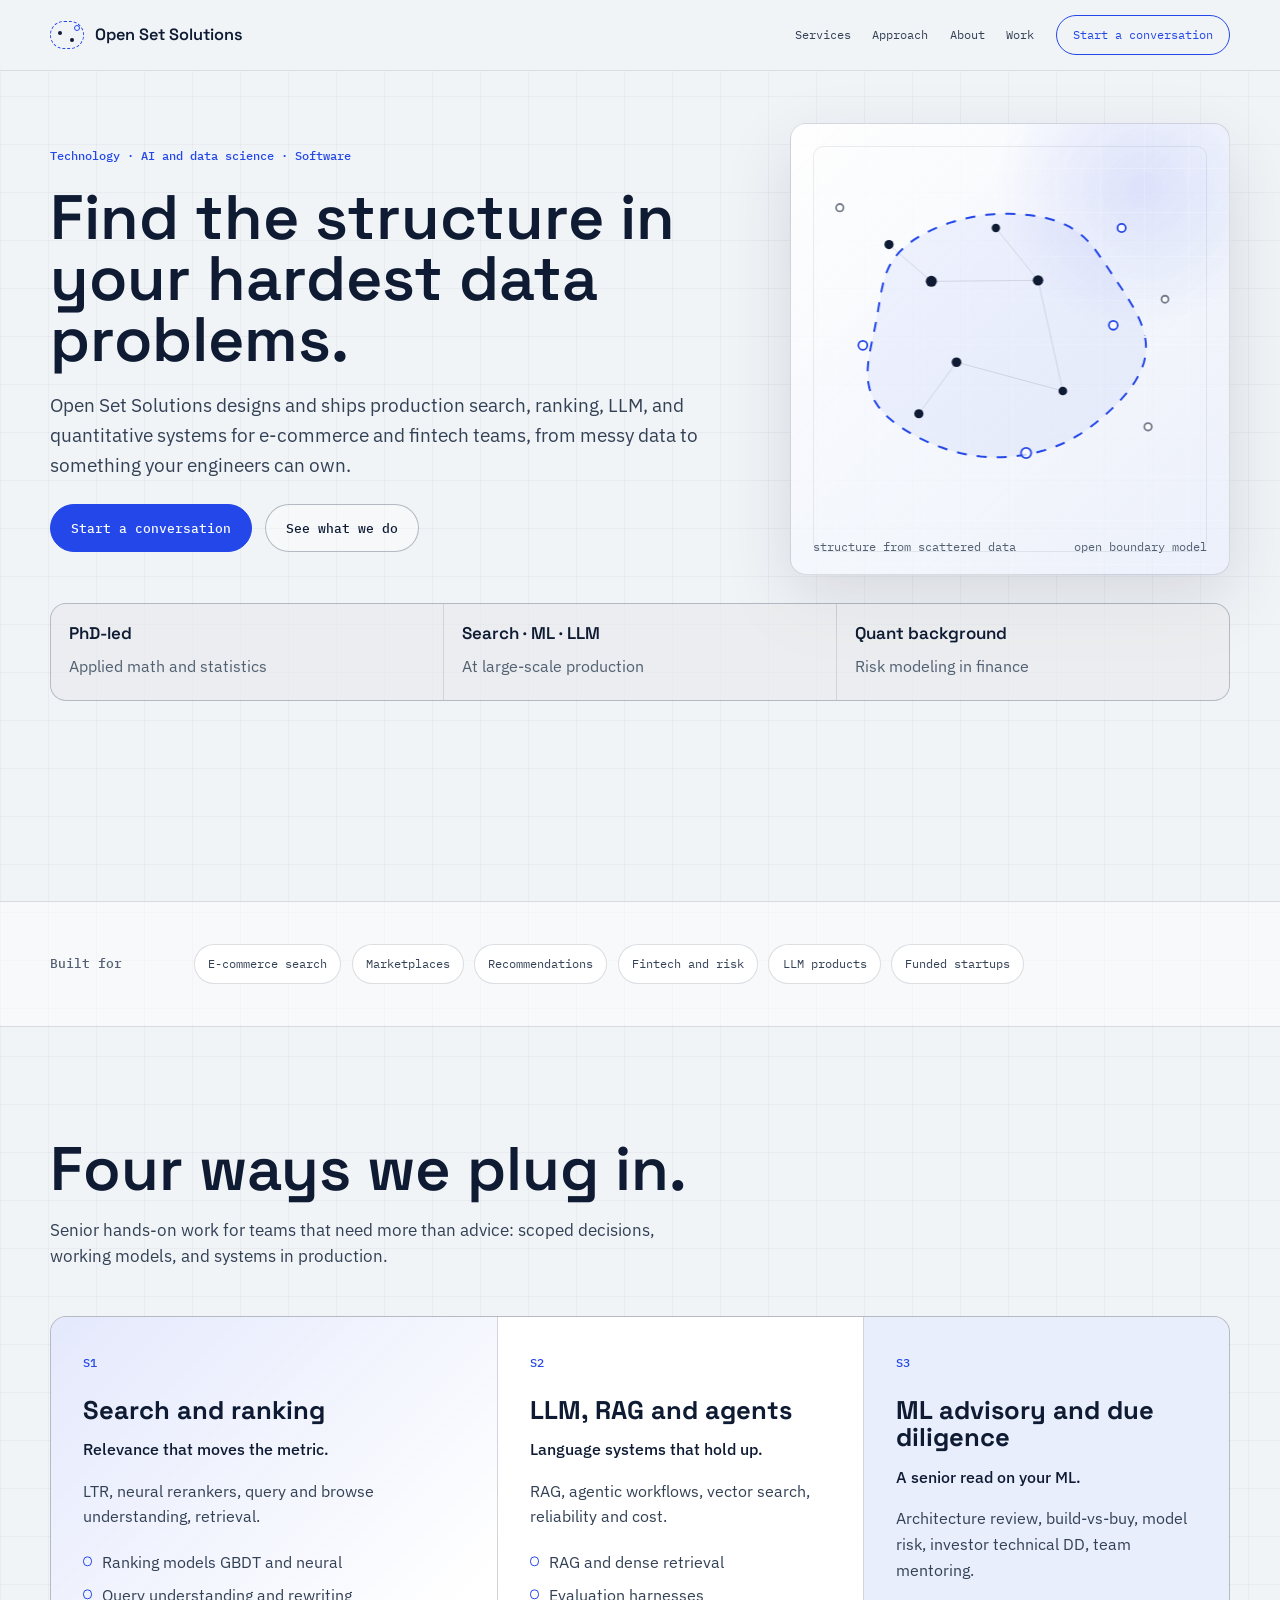
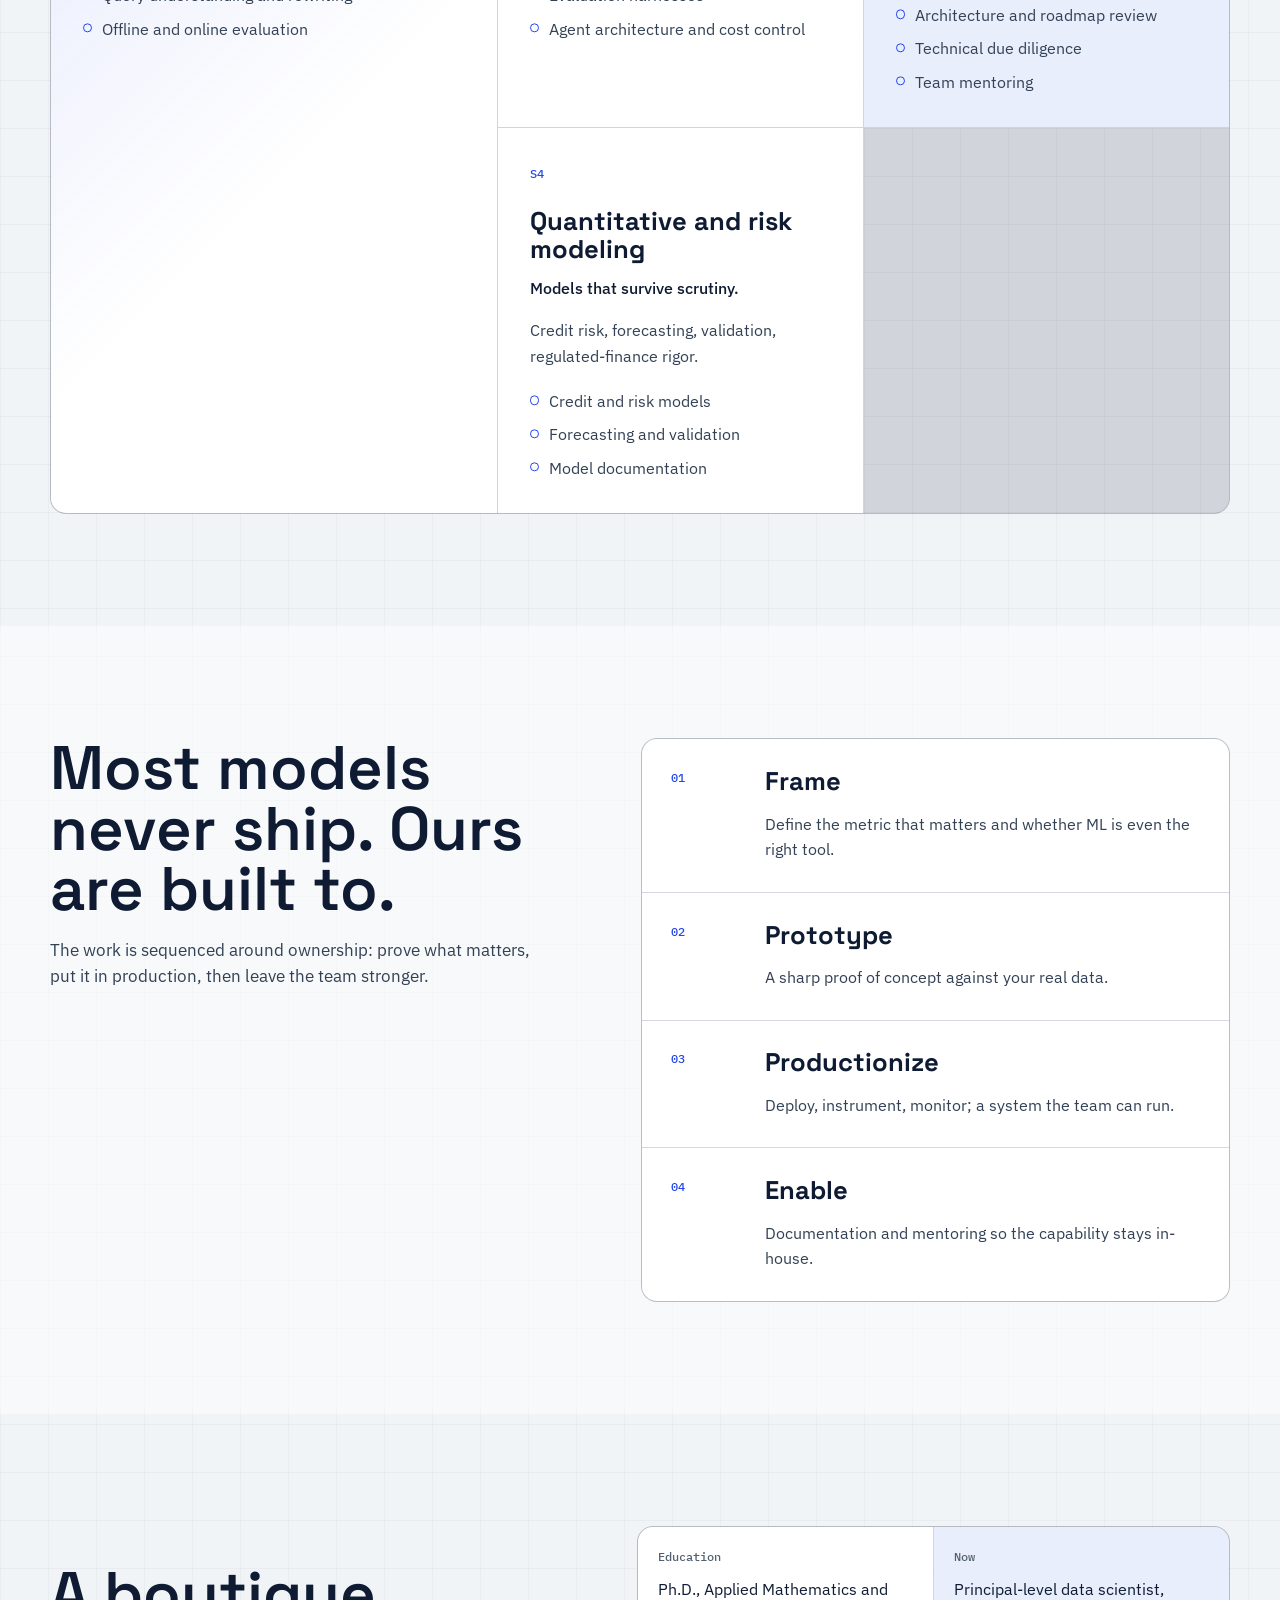
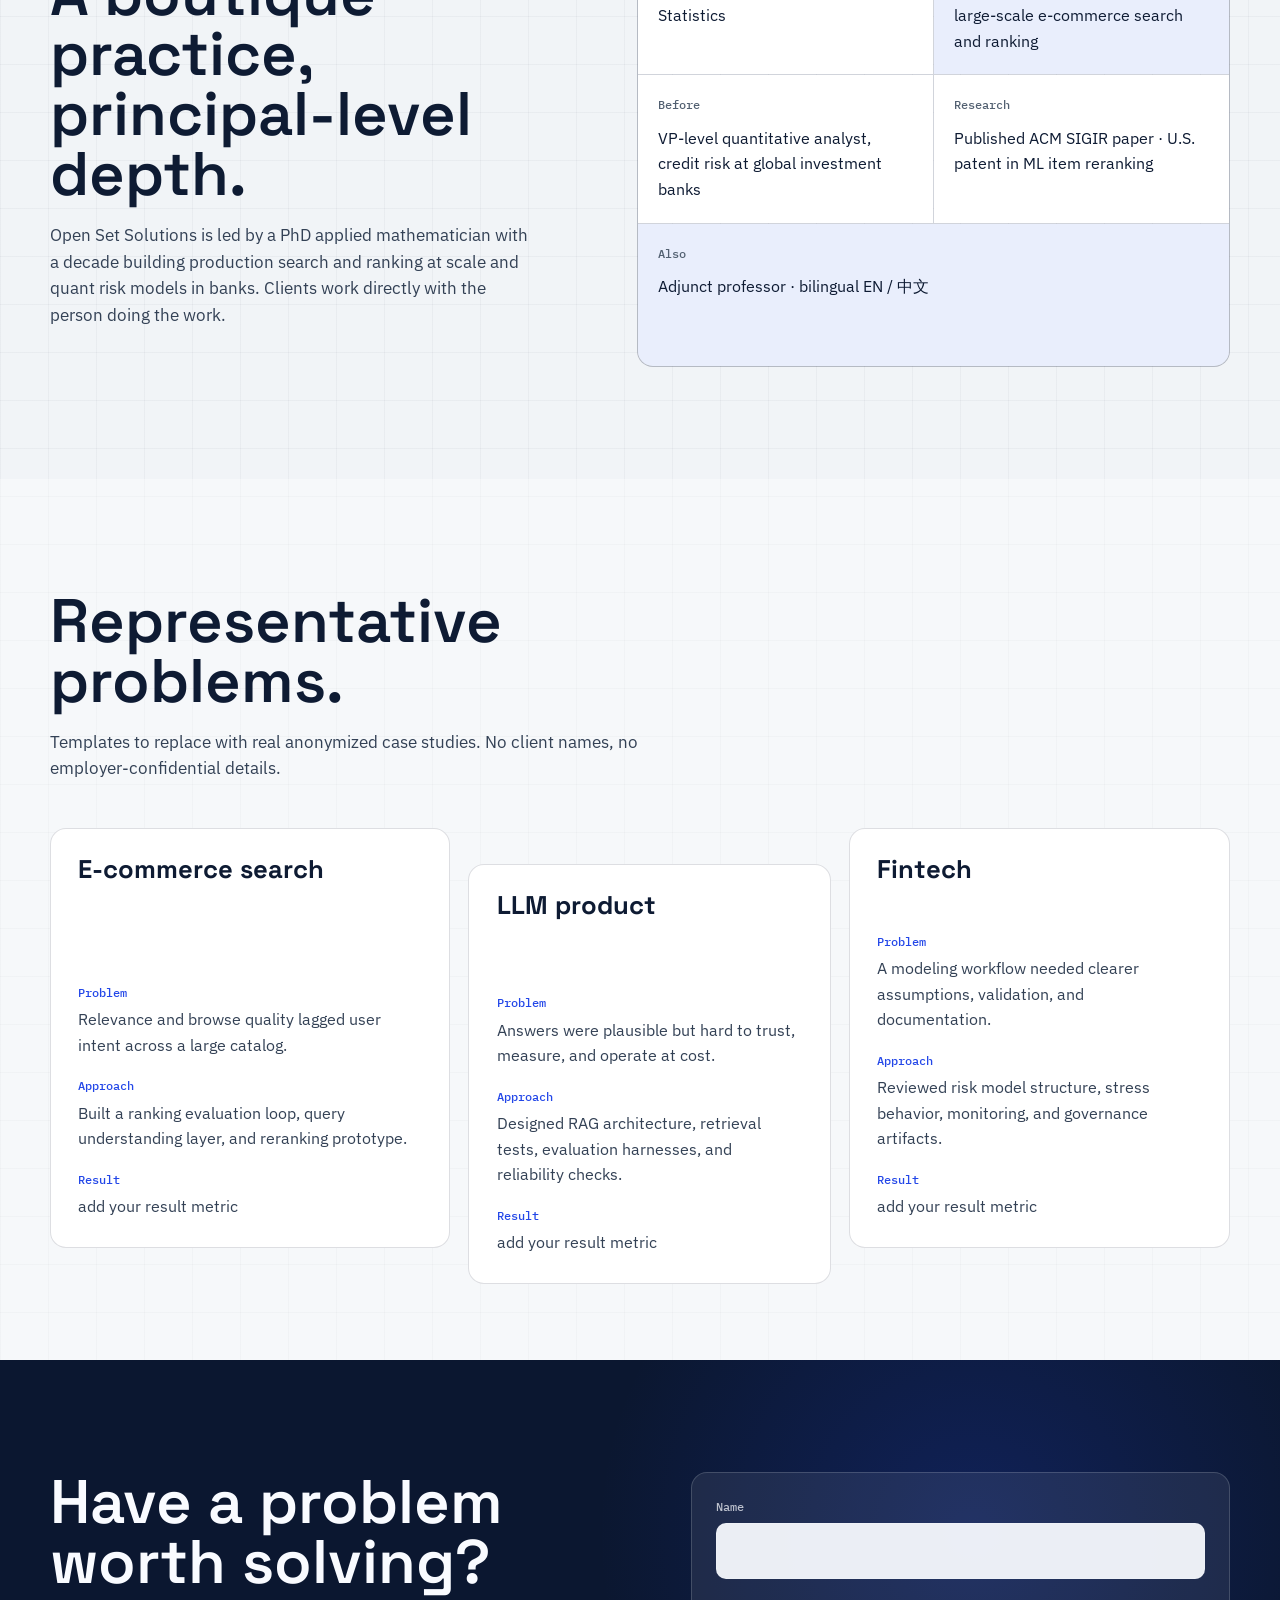
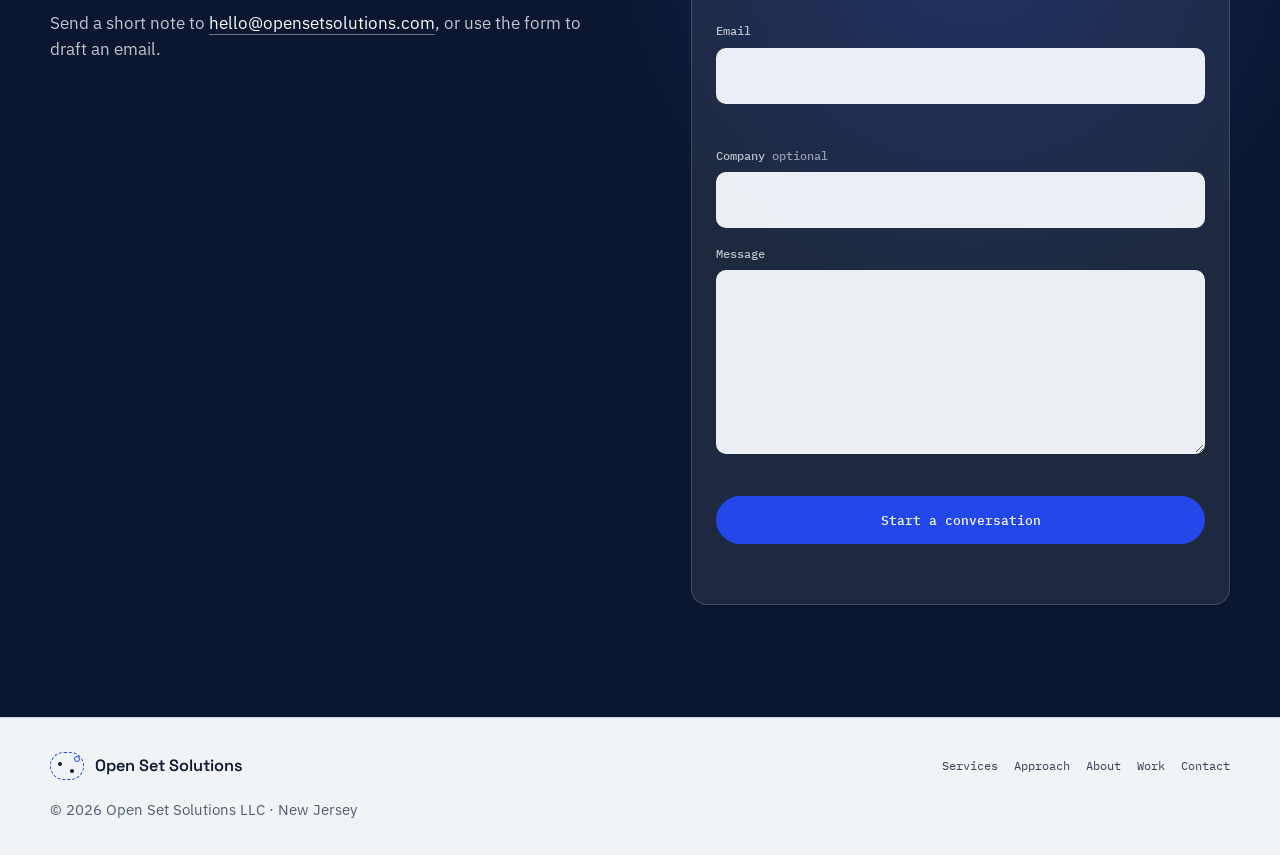
==== index.html @ fc47e1cf "Build Open Set Solutions static site" ====
<!doctype html>
<html lang="en">
  <head>
    <meta charset="utf-8">
    <meta name="viewport" content="width=device-width, initial-scale=1">
    <title>Open Set Solutions LLC | Technology, AI and data science consulting</title>
    <meta
      name="description"
      content="Open Set Solutions designs and ships production search, ranking, LLM, and quantitative systems for e-commerce and fintech teams."
    >
    <meta name="theme-color" content="#F1F4F7">
    <meta property="og:title" content="Open Set Solutions LLC">
    <meta
      property="og:description"
      content="Boutique technology and AI/data-science consultancy for production search, ranking, LLM, and quantitative systems."
    >
    <meta property="og:type" content="website">
    <meta property="og:url" content="https://opensetsolutions.com/">
    <link rel="canonical" href="https://opensetsolutions.com/">
    <link rel="icon" href="favicon.svg" type="image/svg+xml">
    <link rel="preconnect" href="https://fonts.googleapis.com">
    <link rel="preconnect" href="https://fonts.gstatic.com" crossorigin>
    <link
      href="https://fonts.googleapis.com/css2?family=IBM+Plex+Mono:wght@400;500&family=IBM+Plex+Sans:wght@400;500&family=Space+Grotesk:wght@500;600&display=swap"
      rel="stylesheet"
    >
    <link rel="stylesheet" href="styles.css">
  </head>
  <body>
    <a class="skip-link" href="#main">Skip to content</a>

    <header class="site-header" data-header>
      <nav class="nav-shell" aria-label="Primary navigation">
        <a class="wordmark" href="#top" aria-label="Open Set Solutions home">
          <span class="brand-glyph" aria-hidden="true">
            <span></span>
            <span></span>
            <span></span>
          </span>
          <span>Open Set Solutions</span>
        </a>

        <button class="menu-toggle" type="button" aria-expanded="false" aria-controls="site-menu" data-menu-toggle>
          <span class="menu-toggle__line"></span>
          <span class="menu-toggle__line"></span>
          <span class="sr-only">Open menu</span>
        </button>

        <div class="nav-links" id="site-menu" data-menu>
          <a href="#services">Services</a>
          <a href="#approach">Approach</a>
          <a href="#about">About</a>
          <a href="#work">Work</a>
          <a class="nav-button" href="#contact">Start a conversation</a>
        </div>
      </nav>
    </header>

    <main id="main">
      <section class="hero section" id="top">
        <div class="hero__layout page-shell">
          <div class="hero__copy reveal">
            <p class="eyebrow">Technology · AI and data science · Software</p>
            <h1>Find the structure in your hardest data problems.</h1>
            <p class="hero__sub">
              Open Set Solutions designs and ships production search, ranking, LLM, and quantitative systems for e-commerce and fintech teams, from messy data to something your engineers can own.
            </p>
            <div class="hero__actions" aria-label="Primary actions">
              <a class="button button--primary" href="#contact">Start a conversation</a>
              <a class="button button--ghost" href="#services">See what we do</a>
            </div>
          </div>

          <div class="open-set-panel reveal" aria-label="Animated open set visualization">
            <canvas id="open-set-canvas" width="760" height="640"></canvas>
            <div class="canvas-caption">
              <span>structure from scattered data</span>
              <span>open boundary model</span>
            </div>
          </div>
        </div>

        <div class="hero-stats page-shell reveal" aria-label="Practice highlights">
          <div>
            <strong>PhD-led</strong>
            <span>Applied math and statistics</span>
          </div>
          <div>
            <strong>Search · ML · LLM</strong>
            <span>At large-scale production</span>
          </div>
          <div>
            <strong>Quant background</strong>
            <span>Risk modeling in finance</span>
          </div>
        </div>
      </section>

      <section class="domains section section--tight" aria-labelledby="domains-title">
        <div class="page-shell domains__layout reveal">
          <h2 id="domains-title">Built for</h2>
          <ul class="domain-list" aria-label="Client domains">
            <li>E-commerce search</li>
            <li>Marketplaces</li>
            <li>Recommendations</li>
            <li>Fintech and risk</li>
            <li>LLM products</li>
            <li>Funded startups</li>
          </ul>
        </div>
      </section>

      <section class="services section" id="services" aria-labelledby="services-title">
        <div class="page-shell">
          <div class="section-heading reveal">
            <h2 id="services-title">Four ways we plug in.</h2>
            <p>Senior hands-on work for teams that need more than advice: scoped decisions, working models, and systems in production.</p>
          </div>

          <div class="service-grid">
            <article class="service-card service-card--large reveal">
              <div class="card-index">S1</div>
              <h3>Search and ranking</h3>
              <p class="card-kicker">Relevance that moves the metric.</p>
              <p>LTR, neural rerankers, query and browse understanding, retrieval.</p>
              <ul class="marker-list">
                <li>Ranking models GBDT and neural</li>
                <li>Query understanding and rewriting</li>
                <li>Offline and online evaluation</li>
              </ul>
            </article>

            <article class="service-card reveal">
              <div class="card-index">S2</div>
              <h3>LLM, RAG and agents</h3>
              <p class="card-kicker">Language systems that hold up.</p>
              <p>RAG, agentic workflows, vector search, reliability and cost.</p>
              <ul class="marker-list">
                <li>RAG and dense retrieval</li>
                <li>Evaluation harnesses</li>
                <li>Agent architecture and cost control</li>
              </ul>
            </article>

            <article class="service-card service-card--accent reveal">
              <div class="card-index">S3</div>
              <h3>ML advisory and due diligence</h3>
              <p class="card-kicker">A senior read on your ML.</p>
              <p>Architecture review, build-vs-buy, model risk, investor technical DD, team mentoring.</p>
              <ul class="marker-list">
                <li>Architecture and roadmap review</li>
                <li>Technical due diligence</li>
                <li>Team mentoring</li>
              </ul>
            </article>

            <article class="service-card reveal">
              <div class="card-index">S4</div>
              <h3>Quantitative and risk modeling</h3>
              <p class="card-kicker">Models that survive scrutiny.</p>
              <p>Credit risk, forecasting, validation, regulated-finance rigor.</p>
              <ul class="marker-list">
                <li>Credit and risk models</li>
                <li>Forecasting and validation</li>
                <li>Model documentation</li>
              </ul>
            </article>
          </div>
        </div>
      </section>

      <section class="approach section" id="approach" aria-labelledby="approach-title">
        <div class="page-shell approach__layout">
          <div class="approach__intro reveal">
            <h2 id="approach-title">Most models never ship. Ours are built to.</h2>
            <p>The work is sequenced around ownership: prove what matters, put it in production, then leave the team stronger.</p>
          </div>

          <ol class="step-list">
            <li class="step-item reveal">
              <span class="step-number">01</span>
              <div>
                <h3>Frame</h3>
                <p>Define the metric that matters and whether ML is even the right tool.</p>
              </div>
            </li>
            <li class="step-item reveal">
              <span class="step-number">02</span>
              <div>
                <h3>Prototype</h3>
                <p>A sharp proof of concept against your real data.</p>
              </div>
            </li>
            <li class="step-item reveal">
              <span class="step-number">03</span>
              <div>
                <h3>Productionize</h3>
                <p>Deploy, instrument, monitor; a system the team can run.</p>
              </div>
            </li>
            <li class="step-item reveal">
              <span class="step-number">04</span>
              <div>
                <h3>Enable</h3>
                <p>Documentation and mentoring so the capability stays in-house.</p>
              </div>
            </li>
          </ol>
        </div>
      </section>

      <section class="about section" id="about" aria-labelledby="about-title">
        <div class="page-shell about__layout">
          <div class="about__copy reveal">
            <h2 id="about-title">A boutique practice, principal-level depth.</h2>
            <p>
              Open Set Solutions is led by a PhD applied mathematician with a decade building production search and ranking at scale and quant risk models in banks. Clients work directly with the person doing the work.
            </p>
          </div>

          <dl class="credential-grid reveal">
            <div>
              <dt>Education</dt>
              <dd>Ph.D., Applied Mathematics and Statistics</dd>
            </div>
            <div>
              <dt>Now</dt>
              <dd>Principal-level data scientist, large-scale e-commerce search and ranking</dd>
            </div>
            <div>
              <dt>Before</dt>
              <dd>VP-level quantitative analyst, credit risk at global investment banks</dd>
            </div>
            <div>
              <dt>Research</dt>
              <dd>Published ACM SIGIR paper · U.S. patent in ML item reranking</dd>
            </div>
            <div>
              <dt>Also</dt>
              <dd>Adjunct professor · bilingual EN / 中文</dd>
            </div>
          </dl>
        </div>
      </section>

      <section class="work section" id="work" aria-labelledby="work-title">
        <div class="page-shell">
          <div class="section-heading reveal">
            <h2 id="work-title">Representative problems.</h2>
            <p>Templates to replace with real anonymized case studies. No client names, no employer-confidential details.</p>
          </div>

          <div class="work-grid">
            <article class="work-card reveal">
              <h3>E-commerce search</h3>
              <dl>
                <div>
                  <dt>Problem</dt>
                  <dd>Relevance and browse quality lagged user intent across a large catalog.</dd>
                </div>
                <div>
                  <dt>Approach</dt>
                  <dd>Built a ranking evaluation loop, query understanding layer, and reranking prototype.</dd>
                </div>
                <div>
                  <dt>Result</dt>
                  <dd>add your result metric</dd>
                </div>
              </dl>
            </article>

            <article class="work-card reveal">
              <h3>LLM product</h3>
              <dl>
                <div>
                  <dt>Problem</dt>
                  <dd>Answers were plausible but hard to trust, measure, and operate at cost.</dd>
                </div>
                <div>
                  <dt>Approach</dt>
                  <dd>Designed RAG architecture, retrieval tests, evaluation harnesses, and reliability checks.</dd>
                </div>
                <div>
                  <dt>Result</dt>
                  <dd>add your result metric</dd>
                </div>
              </dl>
            </article>

            <article class="work-card reveal">
              <h3>Fintech</h3>
              <dl>
                <div>
                  <dt>Problem</dt>
                  <dd>A modeling workflow needed clearer assumptions, validation, and documentation.</dd>
                </div>
                <div>
                  <dt>Approach</dt>
                  <dd>Reviewed risk model structure, stress behavior, monitoring, and governance artifacts.</dd>
                </div>
                <div>
                  <dt>Result</dt>
                  <dd>add your result metric</dd>
                </div>
              </dl>
            </article>
          </div>
        </div>
      </section>

      <section class="contact section" id="contact" aria-labelledby="contact-title">
        <div class="page-shell contact__layout">
          <div class="contact__copy reveal">
            <h2 id="contact-title">Have a problem worth solving?</h2>
            <p>
              Send a short note to <a href="mailto:hello@opensetsolutions.com">hello@opensetsolutions.com</a>, or use the form to draft an email.
            </p>
          </div>

          <form class="contact-form reveal" id="contact-form" novalidate>
            <div class="form-row">
              <label for="name">Name</label>
              <input id="name" name="name" type="text" autocomplete="name" required>
              <p class="field-error" id="name-error"></p>
            </div>
            <div class="form-row">
              <label for="email">Email</label>
              <input id="email" name="email" type="email" autocomplete="email" required>
              <p class="field-error" id="email-error"></p>
            </div>
            <div class="form-row">
              <label for="company">Company <span>optional</span></label>
              <input id="company" name="company" type="text" autocomplete="organization">
            </div>
            <div class="form-row">
              <label for="message">Message</label>
              <textarea id="message" name="message" rows="6" required></textarea>
              <p class="field-error" id="message-error"></p>
            </div>
            <button class="button button--primary button--wide" type="submit">Start a conversation</button>
            <p class="form-status" id="form-status" role="status" aria-live="polite"></p>
          </form>
        </div>
      </section>
    </main>

    <footer class="site-footer">
      <div class="page-shell footer__layout">
        <a class="wordmark wordmark--footer" href="#top" aria-label="Open Set Solutions home">
          <span class="brand-glyph" aria-hidden="true">
            <span></span>
            <span></span>
            <span></span>
          </span>
          <span>Open Set Solutions</span>
        </a>
        <nav aria-label="Footer navigation">
          <a href="#services">Services</a>
          <a href="#approach">Approach</a>
          <a href="#about">About</a>
          <a href="#work">Work</a>
          <a href="#contact">Contact</a>
        </nav>
        <p>© <span id="year"></span> Open Set Solutions LLC · New Jersey</p>
      </div>
    </footer>

    <script src="main.js" defer></script>
  </body>
</html>
---- styles.css ----
:root {
  --paper: #f1f4f7;
  --paper-soft: #e6edf4;
  --surface: #ffffff;
  --surface-blue: #e9eefc;
  --ink: #0e1b33;
  --muted: #526071;
  --muted-strong: #334155;
  --line: rgba(14, 27, 51, 0.14);
  --line-strong: rgba(14, 27, 51, 0.28);
  --accent: #2347e8;
  --accent-dark: #1834ad;
  --navy: #0b1730;
  --navy-soft: #132343;
  --white: #f9fbff;
  --error: #b42318;
  --radius: 16px;
  --radius-small: 10px;
  --shadow: 0 24px 70px rgba(14, 27, 51, 0.12);
  --font-display: "Space Grotesk", system-ui, sans-serif;
  --font-body: "IBM Plex Sans", system-ui, sans-serif;
  --font-mono: "IBM Plex Mono", ui-monospace, monospace;
}

* {
  box-sizing: border-box;
}

html {
  scroll-behavior: smooth;
}

body {
  margin: 0;
  background:
    linear-gradient(rgba(14, 27, 51, 0.035) 1px, transparent 1px),
    linear-gradient(90deg, rgba(14, 27, 51, 0.035) 1px, transparent 1px),
    var(--paper);
  background-size: 48px 48px;
  color: var(--ink);
  font-family: var(--font-body);
  font-size: 16px;
  line-height: 1.6;
  text-rendering: optimizeLegibility;
}

body.menu-open {
  overflow: hidden;
}

a {
  color: inherit;
  text-decoration: none;
}

button,
input,
textarea {
  font: inherit;
}

button {
  border: 0;
}

img,
canvas {
  display: block;
  max-width: 100%;
}

:focus-visible {
  outline: 3px solid rgba(35, 71, 232, 0.48);
  outline-offset: 4px;
}

::selection {
  background: rgba(35, 71, 232, 0.18);
}

.sr-only {
  position: absolute;
  width: 1px;
  height: 1px;
  padding: 0;
  margin: -1px;
  overflow: hidden;
  clip: rect(0, 0, 0, 0);
  white-space: nowrap;
  border: 0;
}

.skip-link {
  position: fixed;
  top: 14px;
  left: 14px;
  z-index: 20;
  padding: 0.75rem 1rem;
  border-radius: var(--radius-small);
  background: var(--ink);
  color: var(--white);
  transform: translateY(-140%);
  transition: transform 180ms ease;
}

.skip-link:focus {
  transform: translateY(0);
}

.page-shell {
  width: min(100% - 32px, 1180px);
  margin-inline: auto;
}

.section {
  padding: 112px 0;
}

.section--tight {
  padding: 42px 0;
}

.site-header {
  position: sticky;
  top: 0;
  z-index: 10;
  border-bottom: 1px solid rgba(14, 27, 51, 0.1);
  background: rgba(241, 244, 247, 0.86);
  backdrop-filter: blur(18px);
}

.nav-shell {
  display: flex;
  align-items: center;
  justify-content: space-between;
  width: min(100% - 32px, 1180px);
  min-height: 70px;
  margin-inline: auto;
  gap: 24px;
}

.wordmark {
  display: inline-flex;
  align-items: center;
  gap: 0.68rem;
  color: var(--ink);
  font-family: var(--font-display);
  font-size: 1.02rem;
  font-weight: 600;
  letter-spacing: 0;
  white-space: nowrap;
}

.brand-glyph {
  position: relative;
  display: inline-grid;
  place-items: center;
  width: 34px;
  height: 28px;
  border: 1.5px dashed var(--accent);
  border-radius: 999px;
}

.brand-glyph span {
  position: absolute;
  width: 4px;
  height: 4px;
  border-radius: 50%;
  background: var(--ink);
}

.brand-glyph span:nth-child(1) {
  transform: translate(-7px, -2px);
}

.brand-glyph span:nth-child(2) {
  transform: translate(5px, 5px);
}

.brand-glyph span:nth-child(3) {
  width: 6px;
  height: 6px;
  border: 1.4px solid var(--accent);
  background: transparent;
  transform: translate(10px, -7px);
}

.nav-links {
  display: flex;
  align-items: center;
  gap: 1.35rem;
  color: var(--muted-strong);
  font-family: var(--font-mono);
  font-size: 0.78rem;
}

.nav-links a {
  transition: color 180ms ease, transform 180ms ease;
}

.nav-links a:hover {
  color: var(--accent);
}

.nav-links a:active,
.button:active,
.menu-toggle:active {
  transform: translateY(1px);
}

.nav-button {
  display: inline-flex;
  align-items: center;
  min-height: 40px;
  padding: 0 1rem;
  border: 1px solid var(--accent);
  border-radius: 999px;
  color: var(--accent);
  white-space: nowrap;
}

.menu-toggle {
  display: none;
  width: 44px;
  height: 44px;
  border: 1px solid var(--line);
  border-radius: 999px;
  background: var(--surface);
  cursor: pointer;
}

.menu-toggle__line {
  display: block;
  width: 18px;
  height: 2px;
  margin: 4px auto;
  border-radius: 999px;
  background: var(--ink);
  transition: transform 180ms ease;
}

.menu-toggle[aria-expanded="true"] .menu-toggle__line:first-child {
  transform: translateY(3px) rotate(45deg);
}

.menu-toggle[aria-expanded="true"] .menu-toggle__line:nth-child(2) {
  transform: translateY(-3px) rotate(-45deg);
}

.hero {
  min-height: calc(100dvh - 70px);
  padding: 52px 0 34px;
}

.hero__layout {
  display: grid;
  grid-template-columns: minmax(0, 1.22fr) minmax(320px, 0.78fr);
  align-items: center;
  gap: clamp(28px, 4.5vw, 52px);
}

.hero__copy h1,
.section-heading h2,
.approach__intro h2,
.about__copy h2,
.contact__copy h2 {
  margin: 0;
  font-family: var(--font-display);
  font-weight: 600;
  letter-spacing: 0;
  line-height: 0.98;
}

.hero__copy h1 {
  max-width: 730px;
  font-size: clamp(2.8rem, 4.9vw, 4.25rem);
}

.eyebrow {
  margin: 0 0 1.3rem;
  color: var(--accent);
  font-family: var(--font-mono);
  font-size: 0.78rem;
  font-weight: 500;
}

.hero__sub {
  max-width: 650px;
  margin: 1.2rem 0 0;
  color: var(--muted-strong);
  font-size: clamp(1.02rem, 1.5vw, 1.16rem);
  line-height: 1.62;
}

.hero__actions {
  display: flex;
  flex-wrap: wrap;
  gap: 0.85rem;
  margin-top: 1.5rem;
}

.button {
  display: inline-flex;
  align-items: center;
  justify-content: center;
  min-height: 48px;
  padding: 0 1.24rem;
  border-radius: 999px;
  font-family: var(--font-mono);
  font-size: 0.82rem;
  font-weight: 500;
  line-height: 1;
  white-space: nowrap;
  cursor: pointer;
  transition: transform 180ms ease, background 180ms ease, border-color 180ms ease, color 180ms ease;
}

.button--primary {
  border: 1px solid var(--accent);
  background: var(--accent);
  color: var(--white);
}

.button--primary:hover {
  background: var(--accent-dark);
  border-color: var(--accent-dark);
}

.button--ghost {
  border: 1px solid var(--line-strong);
  background: rgba(255, 255, 255, 0.34);
  color: var(--ink);
}

.button--ghost:hover {
  border-color: var(--accent);
  color: var(--accent);
}

.button--wide {
  width: 100%;
}

.open-set-panel {
  position: relative;
  min-height: 450px;
  overflow: hidden;
  border: 1px solid var(--line);
  border-radius: var(--radius);
  background:
    radial-gradient(circle at 80% 14%, rgba(35, 71, 232, 0.12), transparent 28%),
    linear-gradient(135deg, rgba(255, 255, 255, 0.9), rgba(233, 238, 252, 0.68));
  box-shadow: var(--shadow);
}

.open-set-panel::before {
  content: "";
  position: absolute;
  inset: 22px;
  border: 1px solid rgba(14, 27, 51, 0.08);
  border-radius: calc(var(--radius) - 6px);
  pointer-events: none;
}

#open-set-canvas {
  width: 100%;
  height: 450px;
}

.canvas-caption {
  position: absolute;
  inset-inline: 22px;
  bottom: 18px;
  display: flex;
  justify-content: space-between;
  gap: 16px;
  color: var(--muted);
  font-family: var(--font-mono);
  font-size: 0.72rem;
}

.hero-stats {
  display: grid;
  grid-template-columns: repeat(3, minmax(0, 1fr));
  gap: 1px;
  margin-top: 28px;
  overflow: hidden;
  border: 1px solid var(--line);
  border-radius: var(--radius);
  background: var(--line);
}

.hero-stats div {
  min-height: 96px;
  padding: 1rem 1.15rem;
  background: rgba(255, 255, 255, 0.58);
}

.hero-stats strong {
  display: block;
  margin-bottom: 0.42rem;
  font-family: var(--font-display);
  font-size: 1.06rem;
  font-weight: 600;
}

.hero-stats span {
  color: var(--muted);
}

.domains {
  border-block: 1px solid var(--line);
  background: rgba(255, 255, 255, 0.44);
}

.domains__layout {
  display: grid;
  grid-template-columns: 120px 1fr;
  align-items: center;
  gap: 24px;
}

.domains h2 {
  margin: 0;
  color: var(--muted);
  font-family: var(--font-mono);
  font-size: 0.8rem;
  font-weight: 500;
}

.domain-list {
  display: flex;
  flex-wrap: wrap;
  gap: 0.65rem;
  margin: 0;
  padding: 0;
  list-style: none;
}

.domain-list li {
  padding: 0.58rem 0.82rem;
  border: 1px solid var(--line);
  border-radius: 999px;
  background: var(--surface);
  color: var(--muted-strong);
  font-family: var(--font-mono);
  font-size: 0.75rem;
}

.section-heading {
  max-width: 720px;
  margin-bottom: 46px;
}

.section-heading h2,
.approach__intro h2,
.about__copy h2,
.contact__copy h2 {
  font-size: clamp(2.3rem, 4.8vw, 4.4rem);
}

.section-heading p,
.approach__intro p,
.about__copy p,
.contact__copy p {
  max-width: 650px;
  margin: 1.1rem 0 0;
  color: var(--muted-strong);
  font-size: 1.04rem;
}

.service-grid {
  display: grid;
  grid-template-columns: 1.1fr 0.9fr 0.9fr;
  gap: 1px;
  overflow: hidden;
  border: 1px solid var(--line);
  border-radius: var(--radius);
  background: var(--line);
}

.service-card {
  min-height: 320px;
  padding: clamp(1.35rem, 3vw, 2rem);
  background: var(--surface);
}

.service-card--large {
  grid-row: span 2;
  background:
    linear-gradient(135deg, rgba(35, 71, 232, 0.12), transparent 56%),
    var(--surface);
}

.service-card--accent {
  background: var(--surface-blue);
}

.card-index,
.step-number {
  display: inline-block;
  color: var(--accent);
  font-family: var(--font-mono);
  font-size: 0.76rem;
  font-weight: 500;
}

.service-card h3,
.step-item h3,
.work-card h3 {
  margin: 1.4rem 0 0;
  font-family: var(--font-display);
  font-size: clamp(1.35rem, 2vw, 1.85rem);
  line-height: 1.08;
}

.service-card p,
.work-card dd,
.step-item p {
  color: var(--muted-strong);
}

.card-kicker {
  margin: 0.8rem 0 0;
  color: var(--ink) !important;
  font-weight: 500;
}

.marker-list {
  display: grid;
  gap: 0.48rem;
  margin: 1.25rem 0 0;
  padding: 0;
  list-style: none;
}

.marker-list li {
  position: relative;
  padding-left: 1.2rem;
  color: var(--muted-strong);
}

.marker-list li::before {
  content: "";
  position: absolute;
  left: 0;
  top: 0.7em;
  width: 0.46rem;
  height: 0.46rem;
  border: 1.5px solid var(--accent);
  border-radius: 50%;
  transform: translateY(-50%);
}

.approach {
  background: rgba(255, 255, 255, 0.52);
}

.approach__layout {
  display: grid;
  grid-template-columns: minmax(0, 0.92fr) minmax(420px, 1.08fr);
  gap: clamp(32px, 7vw, 92px);
  align-items: start;
}

.approach__intro {
  position: sticky;
  top: 116px;
}

.step-list {
  display: grid;
  gap: 1px;
  margin: 0;
  padding: 0;
  overflow: hidden;
  border: 1px solid var(--line);
  border-radius: var(--radius);
  background: var(--line);
  list-style: none;
}

.step-item {
  display: grid;
  grid-template-columns: 72px 1fr;
  gap: 22px;
  padding: clamp(1.25rem, 3vw, 1.8rem);
  background: var(--surface);
}

.step-item h3 {
  margin-top: 0;
}

.step-item p {
  margin-bottom: 0;
}

.about__layout {
  display: grid;
  grid-template-columns: minmax(0, 0.9fr) minmax(360px, 1.1fr);
  gap: clamp(36px, 8vw, 110px);
  align-items: center;
}

.credential-grid {
  display: grid;
  grid-template-columns: 1fr 1fr;
  gap: 1px;
  margin: 0;
  overflow: hidden;
  border: 1px solid var(--line);
  border-radius: var(--radius);
  background: var(--line);
}

.credential-grid div {
  min-height: 142px;
  padding: 1.25rem;
  background: var(--surface);
}

.credential-grid div:nth-child(2),
.credential-grid div:nth-child(5) {
  background: var(--surface-blue);
}

.credential-grid div:last-child {
  grid-column: span 2;
}

.credential-grid dt,
.work-card dt,
.contact-form label,
.form-status {
  color: var(--muted);
  font-family: var(--font-mono);
  font-size: 0.76rem;
  font-weight: 500;
}

.credential-grid dd {
  margin: 0.7rem 0 0;
  color: var(--ink);
}

.work {
  background: rgba(255, 255, 255, 0.34);
}

.work-grid {
  display: grid;
  grid-template-columns: 1.05fr 0.95fr 1fr;
  gap: 18px;
}

.work-card {
  display: flex;
  min-height: 420px;
  flex-direction: column;
  justify-content: space-between;
  padding: clamp(1.25rem, 3vw, 1.7rem);
  border: 1px solid var(--line);
  border-radius: var(--radius);
  background: var(--surface);
}

.work-card:nth-child(2) {
  transform: translateY(36px);
}

.work-card h3 {
  margin: 0;
}

.work-card dl {
  display: grid;
  gap: 1.1rem;
  margin: 2.5rem 0 0;
}

.work-card dt {
  color: var(--accent);
}

.work-card dd {
  margin: 0.32rem 0 0;
}

.contact {
  background:
    radial-gradient(circle at 76% 18%, rgba(35, 71, 232, 0.22), transparent 30%),
    var(--navy);
  color: var(--white);
}

.contact__layout {
  display: grid;
  grid-template-columns: minmax(0, 0.8fr) minmax(360px, 0.8fr);
  gap: clamp(32px, 8vw, 110px);
  align-items: start;
}

.contact__copy p {
  color: rgba(249, 251, 255, 0.76);
}

.contact__copy a {
  color: var(--white);
  border-bottom: 1px solid rgba(249, 251, 255, 0.42);
}

.contact-form {
  display: grid;
  gap: 1rem;
  padding: clamp(1.1rem, 3vw, 1.5rem);
  border: 1px solid rgba(249, 251, 255, 0.16);
  border-radius: var(--radius);
  background: rgba(249, 251, 255, 0.08);
}

.form-row {
  display: grid;
  gap: 0.44rem;
}

.contact-form label {
  color: rgba(249, 251, 255, 0.72);
}

.contact-form label span {
  color: rgba(249, 251, 255, 0.54);
}

.contact-form input,
.contact-form textarea {
  width: 100%;
  border: 1px solid rgba(249, 251, 255, 0.2);
  border-radius: var(--radius-small);
  background: rgba(249, 251, 255, 0.94);
  color: var(--ink);
  padding: 0.88rem 0.95rem;
}

.contact-form input:focus,
.contact-form textarea:focus {
  border-color: var(--accent);
  outline: 3px solid rgba(35, 71, 232, 0.42);
}

.field-error {
  min-height: 1.2rem;
  margin: 0;
  color: #ffd2cc;
  font-size: 0.88rem;
}

.form-status {
  min-height: 1.2rem;
  margin: 0;
  color: rgba(249, 251, 255, 0.72);
}

.site-footer {
  padding: 34px 0;
  border-top: 1px solid var(--line);
  background: var(--paper);
}

.footer__layout {
  display: grid;
  grid-template-columns: 1fr auto;
  gap: 18px 28px;
  align-items: center;
}

.footer__layout nav {
  display: flex;
  flex-wrap: wrap;
  gap: 1rem;
  color: var(--muted-strong);
  font-family: var(--font-mono);
  font-size: 0.76rem;
}

.footer__layout p {
  grid-column: 1 / -1;
  margin: 0;
  color: var(--muted);
  font-size: 0.92rem;
}

.reveal {
  opacity: 1;
  transform: none;
}

@media (prefers-reduced-motion: no-preference) {
  .reveal {
    opacity: 0;
    transform: translateY(22px);
    transition: opacity 620ms cubic-bezier(0.16, 1, 0.3, 1), transform 620ms cubic-bezier(0.16, 1, 0.3, 1);
  }

  .reveal.is-visible {
    opacity: 1;
    transform: translateY(0);
  }

  .work-card:nth-child(2).is-visible {
    transform: translateY(36px);
  }
}

@media (max-width: 980px) {
  .hero__layout,
  .approach__layout,
  .about__layout,
  .contact__layout {
    grid-template-columns: 1fr;
  }

  .hero__copy h1 {
    max-width: 820px;
  }

  .open-set-panel {
    min-height: 420px;
  }

  #open-set-canvas {
    height: 420px;
  }

  .service-grid,
  .work-grid {
    grid-template-columns: 1fr 1fr;
  }

  .service-card--large {
    grid-row: auto;
    grid-column: span 2;
  }

  .approach__intro {
    position: static;
  }

  .work-card:nth-child(2) {
    transform: none;
  }

  .footer__layout {
    grid-template-columns: 1fr;
  }
}

@media (max-width: 760px) {
  body.menu-open {
    overflow: hidden;
  }

  .page-shell,
  .nav-shell {
    width: min(100% - 24px, 1180px);
  }

  .section {
    padding: 72px 0;
  }

  .section--tight {
    padding: 32px 0;
  }

  .nav-shell {
    min-height: 64px;
  }

  .menu-toggle {
    display: block;
  }

  .nav-links {
    position: fixed;
    inset: 64px 12px auto;
    display: grid;
    gap: 0;
    padding: 0.7rem;
    border: 1px solid var(--line);
    border-radius: var(--radius);
    background: rgba(255, 255, 255, 0.96);
    box-shadow: var(--shadow);
    opacity: 0;
    pointer-events: none;
    transform: translateY(-10px);
    transition: opacity 180ms ease, transform 180ms ease;
  }

  .nav-links.is-open {
    opacity: 1;
    pointer-events: auto;
    transform: translateY(0);
  }

  .nav-links a {
    padding: 0.9rem 0.85rem;
  }

  .nav-button {
    justify-content: center;
    margin-top: 0.35rem;
  }

  .hero {
    min-height: auto;
    padding-top: 52px;
  }

  .hero__copy h1 {
    font-size: clamp(2.65rem, 12vw, 4.2rem);
  }

  .hero__actions,
  .canvas-caption {
    flex-direction: column;
  }

  .button {
    width: 100%;
  }

  .hero-stats,
  .service-grid,
  .work-grid,
  .credential-grid {
    grid-template-columns: 1fr;
  }

  .service-card--large,
  .credential-grid div:last-child {
    grid-column: auto;
  }

  .domains__layout {
    grid-template-columns: 1fr;
  }

  .domain-list li {
    width: 100%;
  }

  .step-item {
    grid-template-columns: 1fr;
    gap: 12px;
  }

  .work-card {
    min-height: auto;
  }

  .work-card:nth-child(2) {
    transform: none;
  }
}

@media (max-width: 420px) {
  .wordmark {
    font-size: 0.92rem;
  }

  .brand-glyph {
    width: 30px;
    height: 25px;
  }

  .open-set-panel {
    min-height: 360px;
  }

  #open-set-canvas {
    height: 360px;
  }
}

@media (prefers-reduced-motion: reduce) {
  *,
  *::before,
  *::after {
    scroll-behavior: auto !important;
    animation-duration: 0.001ms !important;
    animation-iteration-count: 1 !important;
    transition-duration: 0.001ms !important;
  }
}
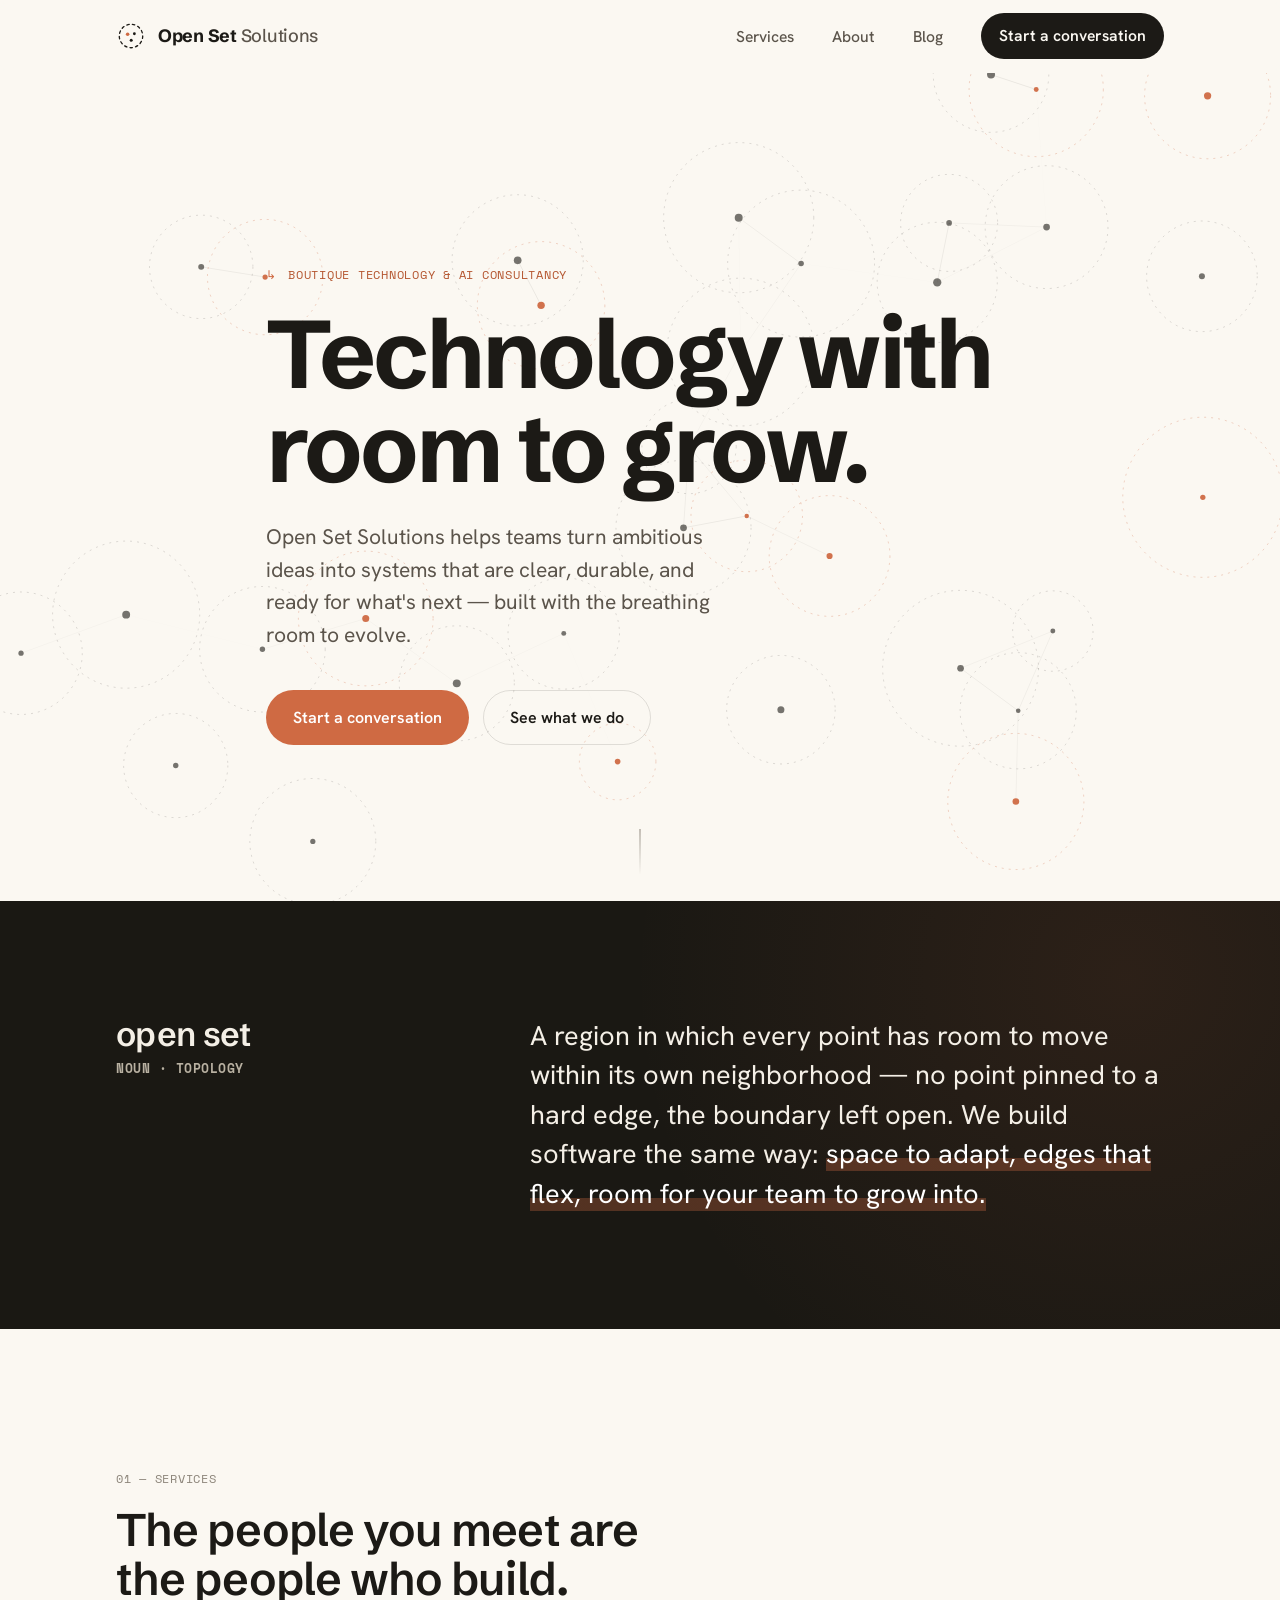
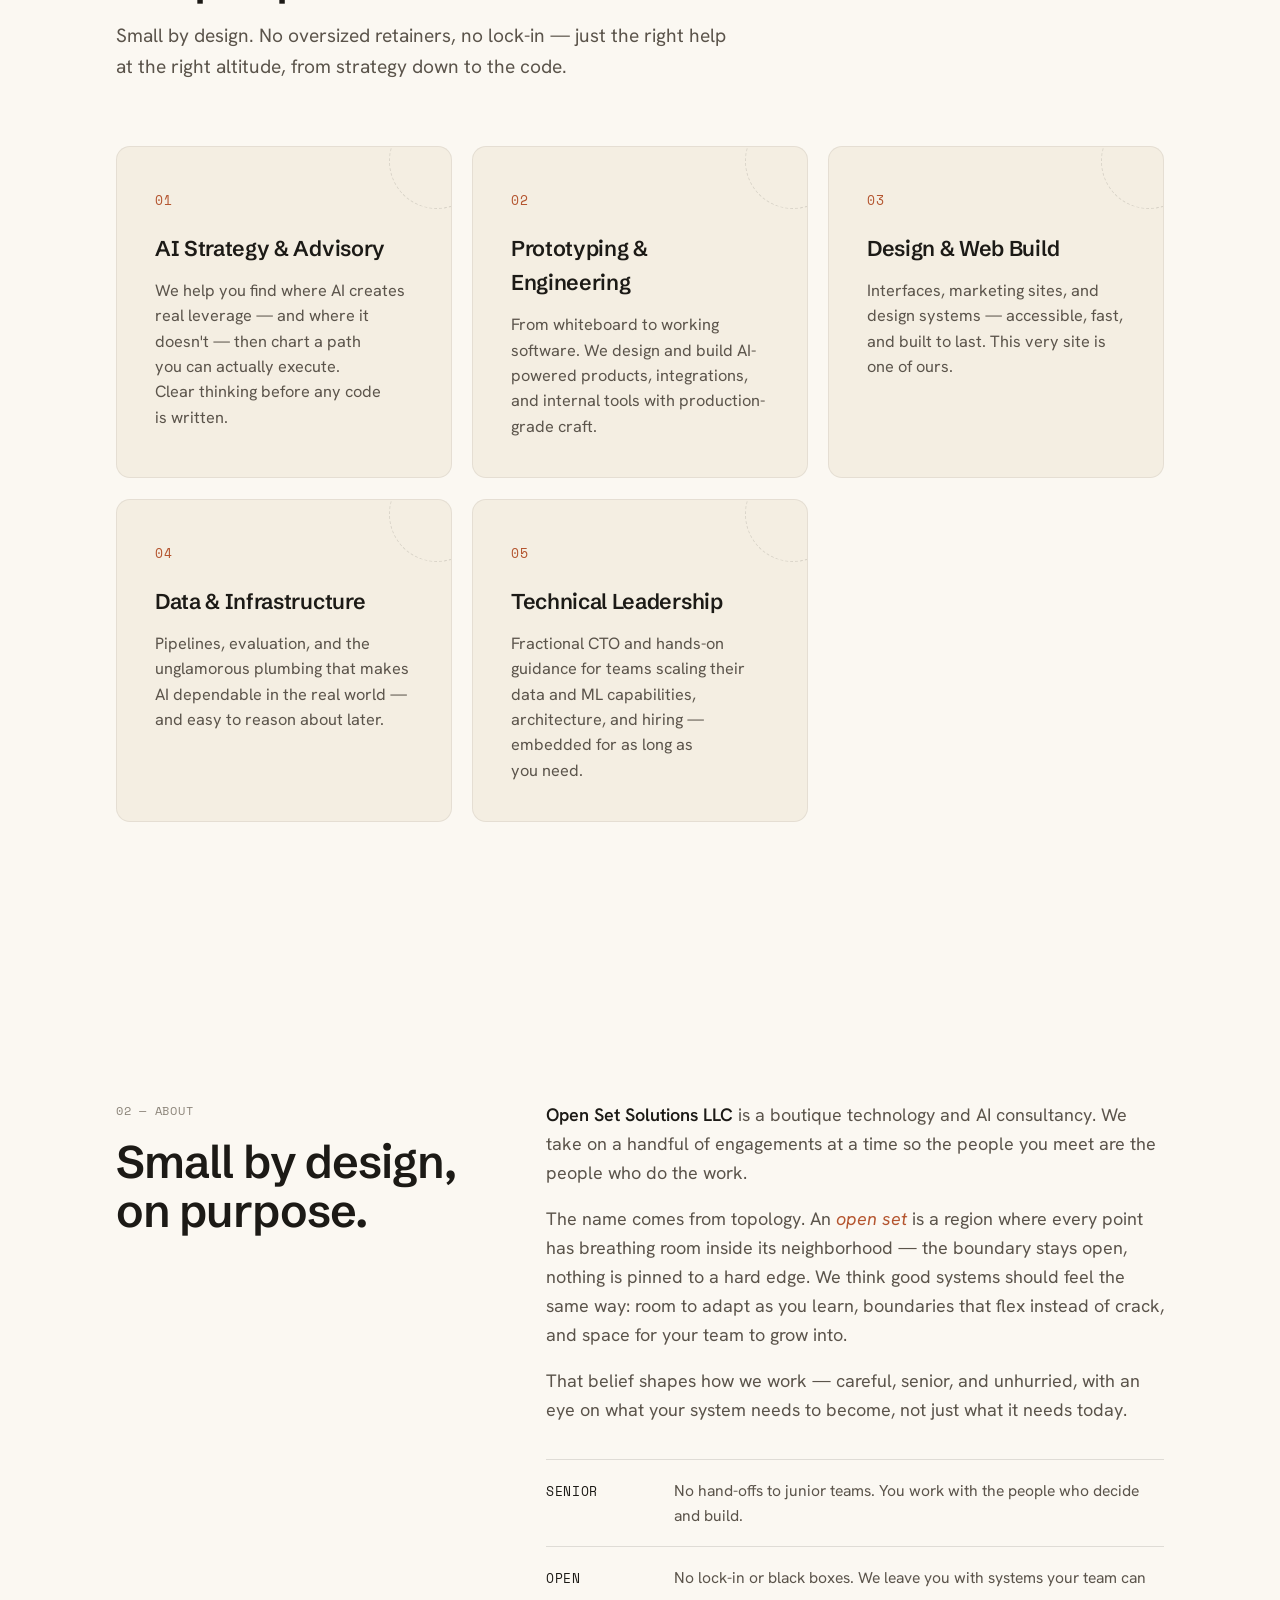
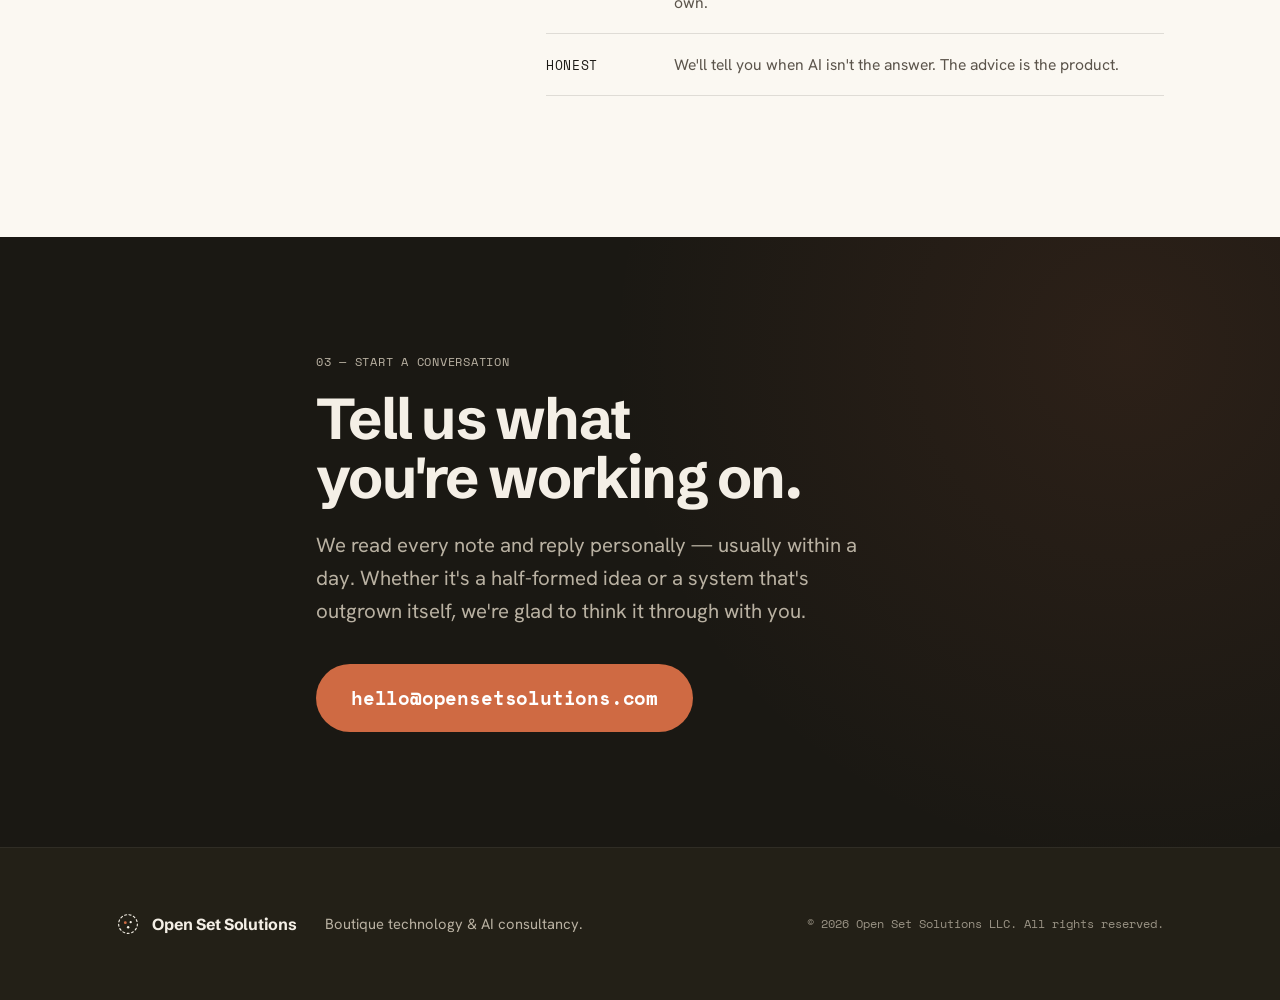
==== commit 290072ce: "claude desing" ====
--- a/index.html
+++ b/index.html
@@ -1,370 +1,196 @@
-<!doctype html>
+<!DOCTYPE html>
 <html lang="en">
-  <head>
-    <meta charset="utf-8">
-    <meta name="viewport" content="width=device-width, initial-scale=1">
-    <title>Open Set Solutions LLC | Technology, AI and data science consulting</title>
-    <meta
-      name="description"
-      content="Open Set Solutions designs and ships production search, ranking, LLM, and quantitative systems for e-commerce and fintech teams."
-    >
-    <meta name="theme-color" content="#F1F4F7">
-    <meta property="og:title" content="Open Set Solutions LLC">
-    <meta
-      property="og:description"
-      content="Boutique technology and AI/data-science consultancy for production search, ranking, LLM, and quantitative systems."
-    >
-    <meta property="og:type" content="website">
-    <meta property="og:url" content="https://opensetsolutions.com/">
-    <link rel="canonical" href="https://opensetsolutions.com/">
-    <link rel="icon" href="favicon.svg" type="image/svg+xml">
-    <link rel="preconnect" href="https://fonts.googleapis.com">
-    <link rel="preconnect" href="https://fonts.gstatic.com" crossorigin>
-    <link
-      href="https://fonts.googleapis.com/css2?family=IBM+Plex+Mono:wght@400;500&family=IBM+Plex+Sans:wght@400;500&family=Space+Grotesk:wght@500;600&display=swap"
-      rel="stylesheet"
-    >
-    <link rel="stylesheet" href="styles.css">
-  </head>
-  <body>
-    <a class="skip-link" href="#main">Skip to content</a>
+<head>
+  <meta charset="UTF-8" />
+  <meta name="viewport" content="width=device-width, initial-scale=1.0" />
+  <title>Open Set Solutions — Boutique technology &amp; AI consultancy</title>
+  <meta name="description" content="Open Set Solutions is a boutique technology and AI consultancy. We help teams turn ambitious ideas into systems that are clear, durable, and ready for what's next." />
 
-    <header class="site-header" data-header>
-      <nav class="nav-shell" aria-label="Primary navigation">
-        <a class="wordmark" href="#top" aria-label="Open Set Solutions home">
-          <span class="brand-glyph" aria-hidden="true">
-            <span></span>
-            <span></span>
-            <span></span>
-          </span>
-          <span>Open Set Solutions</span>
-        </a>
+  <link rel="icon" href="favicon.svg" type="image/svg+xml" />
+  <meta name="theme-color" content="#1C1A16" />
 
-        <button class="menu-toggle" type="button" aria-expanded="false" aria-controls="site-menu" data-menu-toggle>
-          <span class="menu-toggle__line"></span>
-          <span class="menu-toggle__line"></span>
-          <span class="sr-only">Open menu</span>
-        </button>
+  <!-- Open Graph -->
+  <meta property="og:type" content="website" />
+  <meta property="og:title" content="Open Set Solutions" />
+  <meta property="og:description" content="A boutique technology and AI consultancy. Technology with room to grow." />
+  <meta property="og:url" content="https://opensetsolutions.com/" />
 
-        <div class="nav-links" id="site-menu" data-menu>
-          <a href="#services">Services</a>
-          <a href="#approach">Approach</a>
-          <a href="#about">About</a>
-          <a href="#work">Work</a>
-          <a class="nav-button" href="#contact">Start a conversation</a>
+  <link rel="preconnect" href="https://fonts.googleapis.com" />
+  <link rel="preconnect" href="https://fonts.gstatic.com" crossorigin />
+  <link href="https://fonts.googleapis.com/css2?family=Hanken+Grotesk:wght@400;500;600&family=Schibsted+Grotesk:wght@500;600;700&family=Space+Mono:wght@400;700&display=swap" rel="stylesheet" />
+
+  <link rel="stylesheet" href="styles.css" />
+</head>
+<body>
+  <a class="skip-link" href="#main">Skip to content</a>
+
+  <!-- ===================== HEADER ===================== -->
+  <header class="site-header" id="site-header">
+    <div class="container header-inner">
+      <a class="wordmark" href="#top" aria-label="Open Set Solutions — home">
+        <span class="wordmark__glyph" aria-hidden="true">
+          <svg viewBox="0 0 32 32" width="30" height="30">
+            <circle class="g-ring" cx="16" cy="16" r="12.5" fill="none" stroke="currentColor" stroke-width="1.4" stroke-dasharray="2.6 3.4" stroke-linecap="round"/>
+            <circle cx="12.4" cy="14.2" r="1.9" fill="var(--accent)"/>
+            <circle cx="19.6" cy="13.6" r="1.5" fill="currentColor"/>
+            <circle cx="16.2" cy="20.4" r="1.6" fill="currentColor"/>
+          </svg>
+        </span>
+        <span class="wordmark__text">Open&nbsp;Set <span>Solutions</span></span>
+      </a>
+
+      <nav class="nav" id="nav" aria-label="Primary">
+        <ul class="nav__list">
+          <li><a href="#services">Services</a></li>
+          <li><a href="#about">About</a></li>
+          <li><a href="blog.html">Blog</a></li>
+          <li><a href="#contact" class="nav__cta">Start a conversation</a></li>
+        </ul>
+      </nav>
+
+      <button class="nav-toggle" id="nav-toggle" aria-label="Open menu" aria-expanded="false" aria-controls="nav">
+        <span class="nav-toggle__bar"></span>
+        <span class="nav-toggle__bar"></span>
+        <span class="nav-toggle__bar"></span>
+      </button>
+    </div>
+  </header>
+
+  <main id="main">
+    <span id="top"></span>
+
+    <!-- ===================== HERO ===================== -->
+    <section class="hero" aria-labelledby="hero-heading">
+      <canvas class="hero__canvas" id="open-set-canvas" aria-hidden="true"></canvas>
+      <div class="container hero__inner">
+        <p class="eyebrow"><span class="eyebrow__mark">↳</span> Boutique technology &amp; AI consultancy</p>
+        <h1 class="hero__heading" id="hero-heading">Technology with<br />room to&nbsp;grow.</h1>
+        <p class="hero__lede">Open Set Solutions helps teams turn ambitious ideas into systems that are
+          clear, durable, and ready for what's next — built with the breathing room to evolve.</p>
+        <div class="hero__actions">
+          <a class="btn btn--primary" href="#contact">Start a conversation</a>
+          <a class="btn btn--ghost" href="#services">See what we do</a>
         </div>
-      </nav>
-    </header>
+      </div>
+      <div class="hero__scroll" aria-hidden="true">
+        <span class="hero__scroll-line"></span>
+      </div>
+    </section>
 
-    <main id="main">
-      <section class="hero section" id="top">
-        <div class="hero__layout page-shell">
-          <div class="hero__copy reveal">
-            <p class="eyebrow">Technology · AI and data science · Software</p>
-            <h1>Find the structure in your hardest data problems.</h1>
-            <p class="hero__sub">
-              Open Set Solutions designs and ships production search, ranking, LLM, and quantitative systems for e-commerce and fintech teams, from messy data to something your engineers can own.
-            </p>
-            <div class="hero__actions" aria-label="Primary actions">
-              <a class="button button--primary" href="#contact">Start a conversation</a>
-              <a class="button button--ghost" href="#services">See what we do</a>
-            </div>
-          </div>
+    <!-- ===================== DEFINITION BAND (dark) ===================== -->
+    <section class="band band--dark definition" aria-label="What 'open set' means">
+      <div class="container definition__inner">
+        <p class="definition__term"><span>open set</span><em>noun · topology</em></p>
+        <p class="definition__body">A region in which every point has room to move within its own
+          neighborhood — no point pinned to a hard edge, the boundary left open. We build software the
+          same way: <span class="hl">space to adapt, edges that flex, room for your team to grow into.</span></p>
+      </div>
+    </section>
 
-          <div class="open-set-panel reveal" aria-label="Animated open set visualization">
-            <canvas id="open-set-canvas" width="760" height="640"></canvas>
-            <div class="canvas-caption">
-              <span>structure from scattered data</span>
-              <span>open boundary model</span>
-            </div>
-          </div>
+    <!-- ===================== SERVICES ===================== -->
+    <section class="section services" id="services" aria-labelledby="services-heading">
+      <div class="container">
+        <div class="section__head">
+          <p class="label">01 — Services</p>
+          <h2 class="section__title" id="services-heading">The people you meet are the people who build.</h2>
+          <p class="section__intro">Small by design. No oversized retainers, no lock-in — just the right
+            help at the right altitude, from strategy down to the code.</p>
         </div>
 
-        <div class="hero-stats page-shell reveal" aria-label="Practice highlights">
-          <div>
-            <strong>PhD-led</strong>
-            <span>Applied math and statistics</span>
-          </div>
-          <div>
-            <strong>Search · ML · LLM</strong>
-            <span>At large-scale production</span>
-          </div>
-          <div>
-            <strong>Quant background</strong>
-            <span>Risk modeling in finance</span>
-          </div>
+        <ol class="cards">
+          <li class="card">
+            <span class="card__no" aria-hidden="true">01</span>
+            <h3 class="card__title">AI Strategy &amp; Advisory</h3>
+            <p class="card__body">We help you find where AI creates real leverage — and where it doesn't —
+              then chart a path you can actually execute. Clear thinking before any code is written.</p>
+          </li>
+          <li class="card">
+            <span class="card__no" aria-hidden="true">02</span>
+            <h3 class="card__title">Prototyping &amp; Engineering</h3>
+            <p class="card__body">From whiteboard to working software. We design and build AI-powered
+              products, integrations, and internal tools with production-grade craft.</p>
+          </li>
+          <li class="card">
+            <span class="card__no" aria-hidden="true">03</span>
+            <h3 class="card__title">Design &amp; Web Build</h3>
+            <p class="card__body">Interfaces, marketing sites, and design systems &mdash; accessible, fast,
+              and built to last. This very site is one of ours.</p>
+          </li>
+          <li class="card">
+            <span class="card__no" aria-hidden="true">04</span>
+            <h3 class="card__title">Data &amp; Infrastructure</h3>
+            <p class="card__body">Pipelines, evaluation, and the unglamorous plumbing that makes AI
+              dependable in the real world — and easy to reason about later.</p>
+          </li>
+          <li class="card">
+            <span class="card__no" aria-hidden="true">05</span>
+            <h3 class="card__title">Technical Leadership</h3>
+            <p class="card__body">Fractional CTO and hands-on guidance for teams scaling their data and
+              ML capabilities, architecture, and hiring — embedded for as long as you need.</p>
+          </li>
+        </ol>
+      </div>
+    </section>
+
+    <!-- ===================== ABOUT ===================== -->
+    <section class="section about" id="about" aria-labelledby="about-heading">
+      <div class="container about__grid">
+        <div class="about__intro">
+          <p class="label">02 — About</p>
+          <h2 class="section__title" id="about-heading">Small by design, on purpose.</h2>
         </div>
-      </section>
+        <div class="about__body">
+          <p><span class="lead-in">Open Set Solutions LLC</span> is a boutique technology and AI consultancy.
+            We take on a handful of engagements at a time so the people you meet are the people who do the work.</p>
+          <p>The name comes from topology. An <em>open set</em> is a region where every point has breathing
+            room inside its neighborhood — the boundary stays open, nothing is pinned to a hard edge. We think
+            good systems should feel the same way: room to adapt as you learn, boundaries that flex instead of
+            crack, and space for your team to grow into.</p>
+          <p>That belief shapes how we work — careful, senior, and unhurried, with an eye on what your system
+            needs to become, not just what it needs today.</p>
 
-      <section class="domains section section--tight" aria-labelledby="domains-title">
-        <div class="page-shell domains__layout reveal">
-          <h2 id="domains-title">Built for</h2>
-          <ul class="domain-list" aria-label="Client domains">
-            <li>E-commerce search</li>
-            <li>Marketplaces</li>
-            <li>Recommendations</li>
-            <li>Fintech and risk</li>
-            <li>LLM products</li>
-            <li>Funded startups</li>
+          <ul class="principles" aria-label="How we work">
+            <li><span class="principles__k">Senior</span><span class="principles__v">No hand-offs to junior teams. You work with the people who decide and build.</span></li>
+            <li><span class="principles__k">Open</span><span class="principles__v">No lock-in or black boxes. We leave you with systems your team can own.</span></li>
+            <li><span class="principles__k">Honest</span><span class="principles__v">We'll tell you when AI isn't the answer. The advice is the product.</span></li>
           </ul>
         </div>
-      </section>
+      </div>
+    </section>
 
-      <section class="services section" id="services" aria-labelledby="services-title">
-        <div class="page-shell">
-          <div class="section-heading reveal">
-            <h2 id="services-title">Four ways we plug in.</h2>
-            <p>Senior hands-on work for teams that need more than advice: scoped decisions, working models, and systems in production.</p>
-          </div>
+    <!-- ===================== CONTACT (dark) ===================== -->
+    <section class="band band--dark contact" id="contact" aria-labelledby="contact-heading">
+      <div class="container contact__inner">
+        <p class="label label--invert">03 — Start a conversation</p>
+        <h2 class="contact__title" id="contact-heading">Tell us what you're working on.</h2>
+        <p class="contact__body">We read every note and reply personally — usually within a day.
+          Whether it's a half-formed idea or a system that's outgrown itself, we're glad to think it through with you.</p>
+        <a class="btn btn--primary btn--lg" href="mailto:hello@opensetsolutions.com?subject=Starting%20a%20conversation">
+          hello@opensetsolutions.com
+        </a>
+      </div>
+    </section>
+  </main>
 
-          <div class="service-grid">
-            <article class="service-card service-card--large reveal">
-              <div class="card-index">S1</div>
-              <h3>Search and ranking</h3>
-              <p class="card-kicker">Relevance that moves the metric.</p>
-              <p>LTR, neural rerankers, query and browse understanding, retrieval.</p>
-              <ul class="marker-list">
-                <li>Ranking models GBDT and neural</li>
-                <li>Query understanding and rewriting</li>
-                <li>Offline and online evaluation</li>
-              </ul>
-            </article>
+  <!-- ===================== FOOTER ===================== -->
+  <footer class="site-footer">
+    <div class="container footer-inner">
+      <a class="wordmark wordmark--sm" href="#top" aria-label="Open Set Solutions — back to top">
+        <span class="wordmark__glyph" aria-hidden="true">
+          <svg viewBox="0 0 32 32" width="24" height="24">
+            <circle cx="16" cy="16" r="12.5" fill="none" stroke="currentColor" stroke-width="1.5" stroke-dasharray="2.6 3.4" stroke-linecap="round"/>
+            <circle cx="12.4" cy="14.2" r="1.9" fill="var(--accent)"/>
+            <circle cx="19.6" cy="13.6" r="1.5" fill="currentColor"/>
+            <circle cx="16.2" cy="20.4" r="1.6" fill="currentColor"/>
+          </svg>
+        </span>
+        <span class="wordmark__text">Open Set Solutions</span>
+      </a>
+      <p class="footer-note">Boutique technology &amp; AI consultancy.</p>
+      <p class="footer-legal">© <span id="year">2026</span> Open Set Solutions LLC. All rights reserved.</p>
+    </div>
+  </footer>
 
-            <article class="service-card reveal">
-              <div class="card-index">S2</div>
-              <h3>LLM, RAG and agents</h3>
-              <p class="card-kicker">Language systems that hold up.</p>
-              <p>RAG, agentic workflows, vector search, reliability and cost.</p>
-              <ul class="marker-list">
-                <li>RAG and dense retrieval</li>
-                <li>Evaluation harnesses</li>
-                <li>Agent architecture and cost control</li>
-              </ul>
-            </article>
-
-            <article class="service-card service-card--accent reveal">
-              <div class="card-index">S3</div>
-              <h3>ML advisory and due diligence</h3>
-              <p class="card-kicker">A senior read on your ML.</p>
-              <p>Architecture review, build-vs-buy, model risk, investor technical DD, team mentoring.</p>
-              <ul class="marker-list">
-                <li>Architecture and roadmap review</li>
-                <li>Technical due diligence</li>
-                <li>Team mentoring</li>
-              </ul>
-            </article>
-
-            <article class="service-card reveal">
-              <div class="card-index">S4</div>
-              <h3>Quantitative and risk modeling</h3>
-              <p class="card-kicker">Models that survive scrutiny.</p>
-              <p>Credit risk, forecasting, validation, regulated-finance rigor.</p>
-              <ul class="marker-list">
-                <li>Credit and risk models</li>
-                <li>Forecasting and validation</li>
-                <li>Model documentation</li>
-              </ul>
-            </article>
-          </div>
-        </div>
-      </section>
-
-      <section class="approach section" id="approach" aria-labelledby="approach-title">
-        <div class="page-shell approach__layout">
-          <div class="approach__intro reveal">
-            <h2 id="approach-title">Most models never ship. Ours are built to.</h2>
-            <p>The work is sequenced around ownership: prove what matters, put it in production, then leave the team stronger.</p>
-          </div>
-
-          <ol class="step-list">
-            <li class="step-item reveal">
-              <span class="step-number">01</span>
-              <div>
-                <h3>Frame</h3>
-                <p>Define the metric that matters and whether ML is even the right tool.</p>
-              </div>
-            </li>
-            <li class="step-item reveal">
-              <span class="step-number">02</span>
-              <div>
-                <h3>Prototype</h3>
-                <p>A sharp proof of concept against your real data.</p>
-              </div>
-            </li>
-            <li class="step-item reveal">
-              <span class="step-number">03</span>
-              <div>
-                <h3>Productionize</h3>
-                <p>Deploy, instrument, monitor; a system the team can run.</p>
-              </div>
-            </li>
-            <li class="step-item reveal">
-              <span class="step-number">04</span>
-              <div>
-                <h3>Enable</h3>
-                <p>Documentation and mentoring so the capability stays in-house.</p>
-              </div>
-            </li>
-          </ol>
-        </div>
-      </section>
-
-      <section class="about section" id="about" aria-labelledby="about-title">
-        <div class="page-shell about__layout">
-          <div class="about__copy reveal">
-            <h2 id="about-title">A boutique practice, principal-level depth.</h2>
-            <p>
-              Open Set Solutions is led by a PhD applied mathematician with a decade building production search and ranking at scale and quant risk models in banks. Clients work directly with the person doing the work.
-            </p>
-          </div>
-
-          <dl class="credential-grid reveal">
-            <div>
-              <dt>Education</dt>
-              <dd>Ph.D., Applied Mathematics and Statistics</dd>
-            </div>
-            <div>
-              <dt>Now</dt>
-              <dd>Principal-level data scientist, large-scale e-commerce search and ranking</dd>
-            </div>
-            <div>
-              <dt>Before</dt>
-              <dd>VP-level quantitative analyst, credit risk at global investment banks</dd>
-            </div>
-            <div>
-              <dt>Research</dt>
-              <dd>Published ACM SIGIR paper · U.S. patent in ML item reranking</dd>
-            </div>
-            <div>
-              <dt>Also</dt>
-              <dd>Adjunct professor · bilingual EN / 中文</dd>
-            </div>
-          </dl>
-        </div>
-      </section>
-
-      <section class="work section" id="work" aria-labelledby="work-title">
-        <div class="page-shell">
-          <div class="section-heading reveal">
-            <h2 id="work-title">Representative problems.</h2>
-            <p>Templates to replace with real anonymized case studies. No client names, no employer-confidential details.</p>
-          </div>
-
-          <div class="work-grid">
-            <article class="work-card reveal">
-              <h3>E-commerce search</h3>
-              <dl>
-                <div>
-                  <dt>Problem</dt>
-                  <dd>Relevance and browse quality lagged user intent across a large catalog.</dd>
-                </div>
-                <div>
-                  <dt>Approach</dt>
-                  <dd>Built a ranking evaluation loop, query understanding layer, and reranking prototype.</dd>
-                </div>
-                <div>
-                  <dt>Result</dt>
-                  <dd>add your result metric</dd>
-                </div>
-              </dl>
-            </article>
-
-            <article class="work-card reveal">
-              <h3>LLM product</h3>
-              <dl>
-                <div>
-                  <dt>Problem</dt>
-                  <dd>Answers were plausible but hard to trust, measure, and operate at cost.</dd>
-                </div>
-                <div>
-                  <dt>Approach</dt>
-                  <dd>Designed RAG architecture, retrieval tests, evaluation harnesses, and reliability checks.</dd>
-                </div>
-                <div>
-                  <dt>Result</dt>
-                  <dd>add your result metric</dd>
-                </div>
-              </dl>
-            </article>
-
-            <article class="work-card reveal">
-              <h3>Fintech</h3>
-              <dl>
-                <div>
-                  <dt>Problem</dt>
-                  <dd>A modeling workflow needed clearer assumptions, validation, and documentation.</dd>
-                </div>
-                <div>
-                  <dt>Approach</dt>
-                  <dd>Reviewed risk model structure, stress behavior, monitoring, and governance artifacts.</dd>
-                </div>
-                <div>
-                  <dt>Result</dt>
-                  <dd>add your result metric</dd>
-                </div>
-              </dl>
-            </article>
-          </div>
-        </div>
-      </section>
-
-      <section class="contact section" id="contact" aria-labelledby="contact-title">
-        <div class="page-shell contact__layout">
-          <div class="contact__copy reveal">
-            <h2 id="contact-title">Have a problem worth solving?</h2>
-            <p>
-              Send a short note to <a href="mailto:hello@opensetsolutions.com">hello@opensetsolutions.com</a>, or use the form to draft an email.
-            </p>
-          </div>
-
-          <form class="contact-form reveal" id="contact-form" novalidate>
-            <div class="form-row">
-              <label for="name">Name</label>
-              <input id="name" name="name" type="text" autocomplete="name" required>
-              <p class="field-error" id="name-error"></p>
-            </div>
-            <div class="form-row">
-              <label for="email">Email</label>
-              <input id="email" name="email" type="email" autocomplete="email" required>
-              <p class="field-error" id="email-error"></p>
-            </div>
-            <div class="form-row">
-              <label for="company">Company <span>optional</span></label>
-              <input id="company" name="company" type="text" autocomplete="organization">
-            </div>
-            <div class="form-row">
-              <label for="message">Message</label>
-              <textarea id="message" name="message" rows="6" required></textarea>
-              <p class="field-error" id="message-error"></p>
-            </div>
-            <button class="button button--primary button--wide" type="submit">Start a conversation</button>
-            <p class="form-status" id="form-status" role="status" aria-live="polite"></p>
-          </form>
-        </div>
-      </section>
-    </main>
-
-    <footer class="site-footer">
-      <div class="page-shell footer__layout">
-        <a class="wordmark wordmark--footer" href="#top" aria-label="Open Set Solutions home">
-          <span class="brand-glyph" aria-hidden="true">
-            <span></span>
-            <span></span>
-            <span></span>
-          </span>
-          <span>Open Set Solutions</span>
-        </a>
-        <nav aria-label="Footer navigation">
-          <a href="#services">Services</a>
-          <a href="#approach">Approach</a>
-          <a href="#about">About</a>
-          <a href="#work">Work</a>
-          <a href="#contact">Contact</a>
-        </nav>
-        <p>© <span id="year"></span> Open Set Solutions LLC · New Jersey</p>
-      </div>
-    </footer>
-
-    <script src="main.js" defer></script>
-  </body>
+  <script src="main.js" defer></script>
+</body>
 </html>
--- a/styles.css
+++ b/styles.css
@@ -1,995 +1,752 @@
+/* ============================================================
+   Open Set Solutions — styles.css
+   Warm minimal · light with dark bands · open-set identity
+   ============================================================ */
+
+/* ---------- Design tokens ---------- */
 :root {
-  --paper: #f1f4f7;
-  --paper-soft: #e6edf4;
-  --surface: #ffffff;
-  --surface-blue: #e9eefc;
-  --ink: #0e1b33;
-  --muted: #526071;
-  --muted-strong: #334155;
-  --line: rgba(14, 27, 51, 0.14);
-  --line-strong: rgba(14, 27, 51, 0.28);
-  --accent: #2347e8;
-  --accent-dark: #1834ad;
-  --navy: #0b1730;
-  --navy-soft: #132343;
-  --white: #f9fbff;
-  --error: #b42318;
-  --radius: 16px;
-  --radius-small: 10px;
-  --shadow: 0 24px 70px rgba(14, 27, 51, 0.12);
-  --font-display: "Space Grotesk", system-ui, sans-serif;
-  --font-body: "IBM Plex Sans", system-ui, sans-serif;
-  --font-mono: "IBM Plex Mono", ui-monospace, monospace;
-}
-
-* {
-  box-sizing: border-box;
-}
-
-html {
-  scroll-behavior: smooth;
+  --paper:      #FBF8F2;   /* warm off-white                  */
+  --paper-2:    #F4EEE2;   /* card / inset surface            */
+  --ink:        #1C1A16;   /* warm near-black                 */
+  --ink-soft:   #5B544B;   /* muted body                      */
+  --ink-faint:  #8C857A;   /* captions, meta                  */
+  --line:       rgba(28, 26, 22, 0.12);
+  --line-soft:  rgba(28, 26, 22, 0.07);
+  --accent:     #CF6A43;   /* terracotta                      */
+  --accent-ink: #B4552F;   /* accent on light, for text       */
+  --accent-soft:rgba(207, 106, 67, 0.12);
+  --dark:       #1A1813;   /* dark band background            */
+  --dark-2:     #232017;
+  --on-dark:    #F4EFE6;   /* text on dark                    */
+  --on-dark-soft: #B9B1A2;
+
+  --maxw: 1160px;
+  --pad: clamp(20px, 5vw, 56px);
+  --radius: 14px;
+
+  --font-display: "Schibsted Grotesk", system-ui, sans-serif;
+  --font-body: "Hanken Grotesk", system-ui, sans-serif;
+  --font-mono: "Space Mono", ui-monospace, monospace;
+
+  --ease: cubic-bezier(0.22, 0.61, 0.36, 1);
+}
+
+/* ---------- Reset ---------- */
+*, *::before, *::after { box-sizing: border-box; }
+* { margin: 0; }
+html { -webkit-text-size-adjust: 100%; scroll-behavior: smooth; }
+@media (prefers-reduced-motion: reduce) {
+  html { scroll-behavior: auto; }
 }
 
 body {
-  margin: 0;
-  background:
-    linear-gradient(rgba(14, 27, 51, 0.035) 1px, transparent 1px),
-    linear-gradient(90deg, rgba(14, 27, 51, 0.035) 1px, transparent 1px),
-    var(--paper);
-  background-size: 48px 48px;
+  font-family: var(--font-body);
+  background: var(--paper);
   color: var(--ink);
-  font-family: var(--font-body);
-  font-size: 16px;
+  font-size: clamp(16px, 1.05vw + 13px, 18px);
   line-height: 1.6;
+  font-weight: 400;
+  -webkit-font-smoothing: antialiased;
   text-rendering: optimizeLegibility;
-}
-
-body.menu-open {
-  overflow: hidden;
-}
-
-a {
-  color: inherit;
-  text-decoration: none;
-}
-
-button,
-input,
-textarea {
-  font: inherit;
-}
-
-button {
-  border: 0;
-}
-
-img,
-canvas {
-  display: block;
-  max-width: 100%;
-}
-
+  overflow-x: hidden;
+}
+
+img, svg, canvas { display: block; max-width: 100%; }
+a { color: inherit; text-decoration: none; }
+ul, ol { list-style: none; padding: 0; }
+
+/* ---------- Layout helpers ---------- */
+.container {
+  width: 100%;
+  max-width: var(--maxw);
+  margin-inline: auto;
+  padding-inline: var(--pad);
+}
+
+.section { padding-block: clamp(72px, 11vw, 140px); }
+.band { padding-block: clamp(64px, 9vw, 120px); }
+
+/* ---------- Focus / a11y ---------- */
 :focus-visible {
-  outline: 3px solid rgba(35, 71, 232, 0.48);
-  outline-offset: 4px;
-}
-
-::selection {
-  background: rgba(35, 71, 232, 0.18);
-}
-
-.sr-only {
+  outline: 2.5px solid var(--accent);
+  outline-offset: 3px;
+  border-radius: 3px;
+}
+.band--dark :focus-visible { outline-color: #E89B79; }
+
+.skip-link {
   position: absolute;
-  width: 1px;
-  height: 1px;
-  padding: 0;
-  margin: -1px;
-  overflow: hidden;
-  clip: rect(0, 0, 0, 0);
-  white-space: nowrap;
-  border: 0;
-}
-
-.skip-link {
-  position: fixed;
-  top: 14px;
-  left: 14px;
-  z-index: 20;
-  padding: 0.75rem 1rem;
-  border-radius: var(--radius-small);
+  left: 16px;
+  top: -64px;
+  z-index: 200;
   background: var(--ink);
-  color: var(--white);
-  transform: translateY(-140%);
-  transition: transform 180ms ease;
-}
-
-.skip-link:focus {
-  transform: translateY(0);
-}
-
-.page-shell {
-  width: min(100% - 32px, 1180px);
-  margin-inline: auto;
-}
-
-.section {
-  padding: 112px 0;
-}
-
-.section--tight {
-  padding: 42px 0;
-}
-
+  color: var(--paper);
+  padding: 10px 16px;
+  border-radius: 8px;
+  font-family: var(--font-mono);
+  font-size: 0.8rem;
+  transition: top 0.2s var(--ease);
+}
+.skip-link:focus { top: 16px; }
+
+/* ---------- Typographic atoms ---------- */
+.eyebrow,
+.label {
+  font-family: var(--font-mono);
+  font-size: 0.78rem;
+  letter-spacing: 0.06em;
+  text-transform: uppercase;
+  color: var(--accent-ink);
+}
+.label { color: var(--ink-faint); }
+.label--invert { color: var(--on-dark-soft); }
+.eyebrow__mark { color: var(--accent); margin-right: 0.3em; }
+
+.section__title {
+  font-family: var(--font-display);
+  font-weight: 600;
+  font-size: clamp(1.7rem, 3.2vw + 0.5rem, 2.85rem);
+  line-height: 1.08;
+  letter-spacing: -0.02em;
+  text-wrap: balance;
+}
+
+/* ============================================================
+   HEADER
+   ============================================================ */
 .site-header {
   position: sticky;
   top: 0;
-  z-index: 10;
-  border-bottom: 1px solid rgba(14, 27, 51, 0.1);
-  background: rgba(241, 244, 247, 0.86);
-  backdrop-filter: blur(18px);
-}
-
-.nav-shell {
+  z-index: 100;
+  background: color-mix(in srgb, var(--paper) 82%, transparent);
+  backdrop-filter: saturate(1.4) blur(12px);
+  -webkit-backdrop-filter: saturate(1.4) blur(12px);
+  border-bottom: 1px solid transparent;
+  transition: border-color 0.3s var(--ease), background 0.3s var(--ease);
+}
+.site-header.is-scrolled {
+  border-bottom-color: var(--line);
+  background: color-mix(in srgb, var(--paper) 92%, transparent);
+}
+.header-inner {
   display: flex;
   align-items: center;
   justify-content: space-between;
-  width: min(100% - 32px, 1180px);
-  min-height: 70px;
-  margin-inline: auto;
-  gap: 24px;
+  height: 72px;
 }
 
 .wordmark {
   display: inline-flex;
   align-items: center;
-  gap: 0.68rem;
+  gap: 12px;
   color: var(--ink);
-  font-family: var(--font-display);
-  font-size: 1.02rem;
-  font-weight: 600;
-  letter-spacing: 0;
-  white-space: nowrap;
-}
-
-.brand-glyph {
-  position: relative;
-  display: inline-grid;
-  place-items: center;
-  width: 34px;
-  height: 28px;
-  border: 1.5px dashed var(--accent);
-  border-radius: 999px;
-}
-
-.brand-glyph span {
-  position: absolute;
-  width: 4px;
-  height: 4px;
-  border-radius: 50%;
-  background: var(--ink);
-}
-
-.brand-glyph span:nth-child(1) {
-  transform: translate(-7px, -2px);
-}
-
-.brand-glyph span:nth-child(2) {
-  transform: translate(5px, 5px);
-}
-
-.brand-glyph span:nth-child(3) {
-  width: 6px;
-  height: 6px;
-  border: 1.4px solid var(--accent);
-  background: transparent;
-  transform: translate(10px, -7px);
-}
-
-.nav-links {
+}
+.wordmark__glyph {
+  display: inline-flex;
+  color: var(--ink);
+}
+.wordmark__glyph .g-ring { transition: transform 0.8s var(--ease); transform-origin: center; }
+.wordmark:hover .g-ring { transform: rotate(36deg); }
+.wordmark__text {
+  font-family: var(--font-display);
+  font-weight: 700;
+  font-size: 1.12rem;
+  letter-spacing: -0.015em;
+  line-height: 1;
+}
+.wordmark__text span { font-weight: 500; color: var(--ink-soft); }
+
+/* nav */
+.nav__list {
   display: flex;
   align-items: center;
-  gap: 1.35rem;
-  color: var(--muted-strong);
-  font-family: var(--font-mono);
-  font-size: 0.78rem;
-}
-
-.nav-links a {
-  transition: color 180ms ease, transform 180ms ease;
-}
-
-.nav-links a:hover {
-  color: var(--accent);
-}
-
-.nav-links a:active,
-.button:active,
-.menu-toggle:active {
-  transform: translateY(1px);
-}
-
-.nav-button {
+  gap: clamp(20px, 3vw, 38px);
+}
+.nav__list a {
+  font-weight: 500;
+  font-size: 0.98rem;
+  color: var(--ink-soft);
+  transition: color 0.2s var(--ease);
+}
+.nav__list a:hover { color: var(--ink); }
+.nav__cta {
   display: inline-flex;
   align-items: center;
-  min-height: 40px;
-  padding: 0 1rem;
-  border: 1px solid var(--accent);
+  background: var(--ink);
+  color: var(--paper) !important;
+  padding: 10px 18px;
   border-radius: 999px;
-  color: var(--accent);
-  white-space: nowrap;
-}
-
-.menu-toggle {
+  font-weight: 600 !important;
+  transition: background 0.2s var(--ease), transform 0.2s var(--ease);
+}
+.nav__cta:hover { background: var(--accent-ink); transform: translateY(-1px); }
+
+/* hamburger */
+.nav-toggle {
   display: none;
+  flex-direction: column;
+  justify-content: center;
+  gap: 5px;
   width: 44px;
   height: 44px;
-  border: 1px solid var(--line);
-  border-radius: 999px;
-  background: var(--surface);
+  padding: 0;
+  border: 0;
+  background: transparent;
   cursor: pointer;
 }
-
-.menu-toggle__line {
+.nav-toggle__bar {
   display: block;
-  width: 18px;
+  width: 24px;
   height: 2px;
-  margin: 4px auto;
-  border-radius: 999px;
+  margin-inline: auto;
   background: var(--ink);
-  transition: transform 180ms ease;
-}
-
-.menu-toggle[aria-expanded="true"] .menu-toggle__line:first-child {
-  transform: translateY(3px) rotate(45deg);
-}
-
-.menu-toggle[aria-expanded="true"] .menu-toggle__line:nth-child(2) {
-  transform: translateY(-3px) rotate(-45deg);
-}
-
+  border-radius: 2px;
+  transition: transform 0.32s var(--ease), opacity 0.2s var(--ease);
+}
+.nav-toggle[aria-expanded="true"] .nav-toggle__bar:nth-child(1) { transform: translateY(7px) rotate(45deg); }
+.nav-toggle[aria-expanded="true"] .nav-toggle__bar:nth-child(2) { opacity: 0; }
+.nav-toggle[aria-expanded="true"] .nav-toggle__bar:nth-child(3) { transform: translateY(-7px) rotate(-45deg); }
+
+/* ============================================================
+   HERO
+   ============================================================ */
 .hero {
-  min-height: calc(100dvh - 70px);
-  padding: 52px 0 34px;
-}
-
-.hero__layout {
-  display: grid;
-  grid-template-columns: minmax(0, 1.22fr) minmax(320px, 0.78fr);
+  position: relative;
+  display: flex;
   align-items: center;
-  gap: clamp(28px, 4.5vw, 52px);
-}
-
-.hero__copy h1,
-.section-heading h2,
-.approach__intro h2,
-.about__copy h2,
-.contact__copy h2 {
-  margin: 0;
-  font-family: var(--font-display);
-  font-weight: 600;
-  letter-spacing: 0;
+  min-height: min(92vh, 860px);
+  padding-block: clamp(80px, 14vh, 160px) clamp(60px, 10vh, 120px);
+  overflow: hidden;
+}
+.hero__canvas {
+  position: absolute;
+  inset: 0;
+  width: 100%;
+  height: 100%;
+  z-index: 0;
+}
+.hero__inner { position: relative; z-index: 1; max-width: 860px; }
+
+.hero__heading {
+  font-family: var(--font-display);
+  font-weight: 700;
+  font-size: clamp(2.7rem, 8vw + 0.5rem, 6rem);
   line-height: 0.98;
-}
-
-.hero__copy h1 {
-  max-width: 730px;
-  font-size: clamp(2.8rem, 4.9vw, 4.25rem);
-}
-
-.eyebrow {
-  margin: 0 0 1.3rem;
-  color: var(--accent);
-  font-family: var(--font-mono);
-  font-size: 0.78rem;
-  font-weight: 500;
-}
-
-.hero__sub {
-  max-width: 650px;
-  margin: 1.2rem 0 0;
-  color: var(--muted-strong);
-  font-size: clamp(1.02rem, 1.5vw, 1.16rem);
-  line-height: 1.62;
-}
-
+  letter-spacing: -0.035em;
+  margin-top: 22px;
+  text-wrap: balance;
+}
+.hero__lede {
+  margin-top: 26px;
+  max-width: 38ch;
+  font-size: clamp(1.06rem, 1.4vw + 0.6rem, 1.32rem);
+  color: var(--ink-soft);
+  line-height: 1.55;
+  text-wrap: pretty;
+}
 .hero__actions {
+  margin-top: 38px;
   display: flex;
   flex-wrap: wrap;
-  gap: 0.85rem;
-  margin-top: 1.5rem;
-}
-
-.button {
+  gap: 14px;
+}
+
+.hero__scroll {
+  position: absolute;
+  left: 50%;
+  bottom: 26px;
+  transform: translateX(-50%);
+  z-index: 1;
+}
+.hero__scroll-line {
+  display: block;
+  width: 1px;
+  height: 46px;
+  background: linear-gradient(var(--ink-faint), transparent);
+  animation: scrollPulse 2.4s var(--ease) infinite;
+}
+@keyframes scrollPulse {
+  0%, 100% { transform: scaleY(0.4); opacity: 0.4; transform-origin: top; }
+  50%      { transform: scaleY(1);   opacity: 1;   transform-origin: top; }
+}
+
+/* ---------- Buttons ---------- */
+.btn {
   display: inline-flex;
   align-items: center;
   justify-content: center;
-  min-height: 48px;
-  padding: 0 1.24rem;
+  gap: 8px;
+  font-family: var(--font-body);
+  font-weight: 600;
+  font-size: 1rem;
+  padding: 14px 26px;
   border-radius: 999px;
-  font-family: var(--font-mono);
-  font-size: 0.82rem;
-  font-weight: 500;
-  line-height: 1;
-  white-space: nowrap;
+  border: 1.5px solid transparent;
   cursor: pointer;
-  transition: transform 180ms ease, background 180ms ease, border-color 180ms ease, color 180ms ease;
-}
-
-.button--primary {
-  border: 1px solid var(--accent);
+  transition: transform 0.2s var(--ease), background 0.2s var(--ease),
+              border-color 0.2s var(--ease), color 0.2s var(--ease);
+}
+.btn--primary {
   background: var(--accent);
-  color: var(--white);
-}
-
-.button--primary:hover {
-  background: var(--accent-dark);
-  border-color: var(--accent-dark);
-}
-
-.button--ghost {
-  border: 1px solid var(--line-strong);
-  background: rgba(255, 255, 255, 0.34);
+  color: #fff;
+}
+.btn--primary:hover { background: var(--accent-ink); transform: translateY(-2px); }
+.btn--ghost {
+  background: transparent;
+  border-color: var(--line);
   color: var(--ink);
 }
-
-.button--ghost:hover {
-  border-color: var(--accent);
-  color: var(--accent);
-}
-
-.button--wide {
-  width: 100%;
-}
-
-.open-set-panel {
+.btn--ghost:hover { border-color: var(--ink); transform: translateY(-2px); }
+.btn--lg {
+  font-family: var(--font-mono);
+  font-size: clamp(0.95rem, 2.4vw, 1.18rem);
+  padding: 18px 34px;
+  letter-spacing: -0.01em;
+}
+
+/* ============================================================
+   DARK BANDS
+   ============================================================ */
+.band--dark {
+  background: var(--dark);
+  color: var(--on-dark);
   position: relative;
-  min-height: 450px;
-  overflow: hidden;
-  border: 1px solid var(--line);
-  border-radius: var(--radius);
-  background:
-    radial-gradient(circle at 80% 14%, rgba(35, 71, 232, 0.12), transparent 28%),
-    linear-gradient(135deg, rgba(255, 255, 255, 0.9), rgba(233, 238, 252, 0.68));
-  box-shadow: var(--shadow);
-}
-
-.open-set-panel::before {
+}
+.band--dark::before {
+  /* faint dashed-ring motif */
   content: "";
   position: absolute;
-  inset: 22px;
-  border: 1px solid rgba(14, 27, 51, 0.08);
-  border-radius: calc(var(--radius) - 6px);
+  inset: 0;
+  background-image: radial-gradient(circle at 88% 18%, rgba(207,106,67,0.10), transparent 42%);
   pointer-events: none;
 }
 
-#open-set-canvas {
-  width: 100%;
-  height: 450px;
-}
-
-.canvas-caption {
+/* Definition band */
+.definition__inner {
+  display: grid;
+  grid-template-columns: minmax(0, 0.85fr) minmax(0, 1.6fr);
+  gap: clamp(28px, 6vw, 80px);
+  align-items: start;
+  position: relative;
+}
+.definition__term {
+  font-family: var(--font-display);
+  font-weight: 600;
+  font-size: clamp(1.5rem, 3vw, 2.1rem);
+  line-height: 1.1;
+  letter-spacing: -0.02em;
+}
+.definition__term em {
+  display: block;
+  margin-top: 8px;
+  font-family: var(--font-mono);
+  font-style: normal;
+  font-size: 0.82rem;
+  letter-spacing: 0.04em;
+  color: var(--on-dark-soft);
+  text-transform: uppercase;
+}
+.definition__body {
+  font-size: clamp(1.15rem, 2.1vw + 0.4rem, 1.7rem);
+  line-height: 1.45;
+  color: var(--on-dark);
+  text-wrap: pretty;
+}
+.definition__body .hl { color: #fff; }
+.definition__body .hl {
+  background-image: linear-gradient(transparent 62%, rgba(207,106,67,0.32) 0);
+}
+
+/* ============================================================
+   SERVICES
+   ============================================================ */
+.section__head { max-width: 720px; margin-bottom: clamp(40px, 6vw, 64px); }
+.section__head .section__title { margin-top: 16px; }
+.section__intro {
+  margin-top: 18px;
+  color: var(--ink-soft);
+  font-size: clamp(1.02rem, 1.2vw + 0.6rem, 1.2rem);
+  max-width: 56ch;
+  text-wrap: pretty;
+}
+
+.cards {
+  display: grid;
+  grid-template-columns: repeat(auto-fit, minmax(260px, 1fr));
+  gap: clamp(14px, 1.6vw, 22px);
+}
+.card {
+  position: relative;
+  background: var(--paper-2);
+  border: 1px solid var(--line-soft);
+  border-radius: var(--radius);
+  padding: clamp(26px, 3vw, 38px);
+  overflow: hidden;
+  transition: transform 0.35s var(--ease), border-color 0.35s var(--ease),
+              box-shadow 0.35s var(--ease);
+}
+.card::after {
+  /* open dashed-ring corner accent that "opens up" on hover */
+  content: "";
   position: absolute;
-  inset-inline: 22px;
-  bottom: 18px;
-  display: flex;
-  justify-content: space-between;
-  gap: 16px;
-  color: var(--muted);
-  font-family: var(--font-mono);
-  font-size: 0.72rem;
-}
-
-.hero-stats {
+  right: -34px;
+  top: -34px;
+  width: 96px;
+  height: 96px;
+  border: 1.5px dashed var(--line);
+  border-radius: 50%;
+  transition: transform 0.5s var(--ease), border-color 0.5s var(--ease);
+}
+.card:hover {
+  transform: translateY(-4px);
+  border-color: var(--line);
+  box-shadow: 0 18px 40px -24px rgba(28,26,22,0.35);
+}
+.card:hover::after { transform: scale(1.35) rotate(24deg); border-color: var(--accent); }
+.card__no {
+  font-family: var(--font-mono);
+  font-size: 0.82rem;
+  color: var(--accent-ink);
+  letter-spacing: 0.05em;
+}
+.card__title {
+  font-family: var(--font-display);
+  font-weight: 600;
+  font-size: 1.34rem;
+  letter-spacing: -0.015em;
+  margin-top: 18px;
+}
+.card__body {
+  margin-top: 12px;
+  color: var(--ink-soft);
+  font-size: 1.02rem;
+  line-height: 1.55;
+  text-wrap: pretty;
+}
+
+/* ============================================================
+   ABOUT
+   ============================================================ */
+.about__grid {
   display: grid;
-  grid-template-columns: repeat(3, minmax(0, 1fr));
-  gap: 1px;
-  margin-top: 28px;
-  overflow: hidden;
-  border: 1px solid var(--line);
-  border-radius: var(--radius);
-  background: var(--line);
-}
-
-.hero-stats div {
-  min-height: 96px;
-  padding: 1rem 1.15rem;
-  background: rgba(255, 255, 255, 0.58);
-}
-
-.hero-stats strong {
-  display: block;
-  margin-bottom: 0.42rem;
-  font-family: var(--font-display);
-  font-size: 1.06rem;
-  font-weight: 600;
-}
-
-.hero-stats span {
-  color: var(--muted);
-}
-
-.domains {
-  border-block: 1px solid var(--line);
-  background: rgba(255, 255, 255, 0.44);
-}
-
-.domains__layout {
+  grid-template-columns: minmax(0, 0.8fr) minmax(0, 1.4fr);
+  gap: clamp(32px, 6vw, 90px);
+  align-items: start;
+}
+.about__intro .section__title { margin-top: 16px; }
+.about__intro { position: sticky; top: 100px; }
+.about__body p { color: var(--ink-soft); text-wrap: pretty; }
+.about__body p + p { margin-top: 18px; }
+.about__body .lead-in { color: var(--ink); font-weight: 600; }
+.about__body em { font-style: italic; color: var(--accent-ink); }
+
+.principles {
+  margin-top: 34px;
+  border-top: 1px solid var(--line);
+}
+.principles li {
   display: grid;
-  grid-template-columns: 120px 1fr;
-  align-items: center;
-  gap: 24px;
-}
-
-.domains h2 {
-  margin: 0;
-  color: var(--muted);
+  grid-template-columns: 110px 1fr;
+  gap: 18px;
+  padding: 18px 0;
+  border-bottom: 1px solid var(--line);
+  align-items: baseline;
+}
+.principles__k {
   font-family: var(--font-mono);
   font-size: 0.8rem;
-  font-weight: 500;
-}
-
-.domain-list {
+  text-transform: uppercase;
+  letter-spacing: 0.05em;
+  color: var(--ink);
+}
+.principles__v { color: var(--ink-soft); font-size: 0.98rem; }
+
+/* ============================================================
+   CONTACT
+   ============================================================ */
+.contact__inner { max-width: 760px; }
+.contact__title {
+  font-family: var(--font-display);
+  font-weight: 700;
+  font-size: clamp(2rem, 5vw + 0.5rem, 3.6rem);
+  line-height: 1.02;
+  letter-spacing: -0.03em;
+  margin-top: 18px;
+  text-wrap: balance;
+}
+.contact__body {
+  margin-top: 22px;
+  color: var(--on-dark-soft);
+  font-size: clamp(1.05rem, 1.4vw + 0.6rem, 1.28rem);
+  max-width: 52ch;
+  text-wrap: pretty;
+}
+.contact .btn--primary { margin-top: 36px; }
+.contact .btn--lg:hover { transform: translateY(-2px) scale(1.01); }
+
+/* ============================================================
+   FOOTER
+   ============================================================ */
+.site-footer {
+  background: var(--dark-2);
+  color: var(--on-dark-soft);
+  padding-block: clamp(40px, 6vw, 64px);
+  border-top: 1px solid rgba(255,255,255,0.06);
+}
+.footer-inner {
   display: flex;
   flex-wrap: wrap;
-  gap: 0.65rem;
-  margin: 0;
-  padding: 0;
-  list-style: none;
-}
-
-.domain-list li {
-  padding: 0.58rem 0.82rem;
-  border: 1px solid var(--line);
-  border-radius: 999px;
-  background: var(--surface);
-  color: var(--muted-strong);
-  font-family: var(--font-mono);
-  font-size: 0.75rem;
-}
-
-.section-heading {
-  max-width: 720px;
-  margin-bottom: 46px;
-}
-
-.section-heading h2,
-.approach__intro h2,
-.about__copy h2,
-.contact__copy h2 {
-  font-size: clamp(2.3rem, 4.8vw, 4.4rem);
-}
-
-.section-heading p,
-.approach__intro p,
-.about__copy p,
-.contact__copy p {
-  max-width: 650px;
-  margin: 1.1rem 0 0;
-  color: var(--muted-strong);
-  font-size: 1.04rem;
-}
-
-.service-grid {
-  display: grid;
-  grid-template-columns: 1.1fr 0.9fr 0.9fr;
-  gap: 1px;
-  overflow: hidden;
-  border: 1px solid var(--line);
-  border-radius: var(--radius);
-  background: var(--line);
-}
-
-.service-card {
-  min-height: 320px;
-  padding: clamp(1.35rem, 3vw, 2rem);
-  background: var(--surface);
-}
-
-.service-card--large {
-  grid-row: span 2;
-  background:
-    linear-gradient(135deg, rgba(35, 71, 232, 0.12), transparent 56%),
-    var(--surface);
-}
-
-.service-card--accent {
-  background: var(--surface-blue);
-}
-
-.card-index,
-.step-number {
-  display: inline-block;
-  color: var(--accent);
-  font-family: var(--font-mono);
-  font-size: 0.76rem;
-  font-weight: 500;
-}
-
-.service-card h3,
-.step-item h3,
-.work-card h3 {
-  margin: 1.4rem 0 0;
-  font-family: var(--font-display);
-  font-size: clamp(1.35rem, 2vw, 1.85rem);
-  line-height: 1.08;
-}
-
-.service-card p,
-.work-card dd,
-.step-item p {
-  color: var(--muted-strong);
-}
-
-.card-kicker {
-  margin: 0.8rem 0 0;
-  color: var(--ink) !important;
-  font-weight: 500;
-}
-
-.marker-list {
-  display: grid;
-  gap: 0.48rem;
-  margin: 1.25rem 0 0;
-  padding: 0;
-  list-style: none;
-}
-
-.marker-list li {
+  align-items: center;
+  gap: 14px 28px;
+}
+.site-footer .wordmark { color: var(--on-dark); }
+.site-footer .wordmark__glyph { color: var(--on-dark); }
+.wordmark--sm .wordmark__text { font-size: 1rem; }
+.site-footer .wordmark__text span { color: var(--on-dark-soft); }
+.footer-note {
+  font-size: 0.92rem;
+  color: var(--on-dark-soft);
+}
+.footer-legal {
+  margin-left: auto;
+  font-family: var(--font-mono);
+  font-size: 0.78rem;
+  color: var(--on-dark-soft);
+  opacity: 0.8;
+}
+
+/* ============================================================
+   RESPONSIVE — mobile nav + stacking
+   ============================================================ */
+@media (max-width: 800px) {
+  .nav-toggle { display: flex; }
+
+  .nav {
+    position: fixed;
+    inset: 72px 0 auto 0;
+    background: var(--paper);
+    border-bottom: 1px solid var(--line);
+    transform: translateY(-12px);
+    opacity: 0;
+    visibility: hidden;
+    transition: opacity 0.28s var(--ease), transform 0.28s var(--ease), visibility 0.28s;
+    box-shadow: 0 24px 40px -28px rgba(28,26,22,0.5);
+  }
+  .nav.is-open {
+    opacity: 1;
+    visibility: visible;
+    transform: translateY(0);
+  }
+  .nav__list {
+    flex-direction: column;
+    align-items: stretch;
+    gap: 0;
+    padding: 12px var(--pad) 24px;
+  }
+  .nav__list li { border-bottom: 1px solid var(--line-soft); }
+  .nav__list li:last-child { border-bottom: 0; }
+  .nav__list a {
+    display: block;
+    padding: 16px 0;
+    font-size: 1.12rem;
+  }
+  .nav__cta {
+    justify-content: center;
+    margin-top: 14px;
+    padding: 15px 18px;
+    font-size: 1.05rem !important;
+  }
+
+  .definition__inner { grid-template-columns: 1fr; gap: 22px; }
+  .about__grid { grid-template-columns: 1fr; }
+  .about__intro { position: static; }
+}
+
+@media (max-width: 520px) {
+  .header-inner { height: 64px; }
+  .nav { inset-block-start: 64px; }
+  .wordmark__text { font-size: 1rem; }
+  .hero__actions .btn { flex: 1 1 auto; }
+  .principles li { grid-template-columns: 1fr; gap: 4px; }
+  .footer-legal { margin-left: 0; width: 100%; }
+}
+
+/* ---------- Reveal-on-scroll (progressive enhancement) ---------- */
+.reveal {
+  opacity: 0;
+  transform: translateY(22px);
+  transition: opacity 0.7s var(--ease), transform 0.7s var(--ease);
+  will-change: opacity, transform;
+}
+.reveal.is-in { opacity: 1; transform: none; }
+
+@media (prefers-reduced-motion: reduce) {
+  .reveal { opacity: 1; transform: none; transition: none; }
+  .hero__scroll-line { animation: none; }
+  .wordmark .g-ring { transition: none; }
+  * { scroll-behavior: auto !important; }
+}
+
+/* ============================================================
+   BLOG — listing + article (blog.html, posts/*.html)
+   ============================================================ */
+.page-hero {
+  padding-block: clamp(116px, 17vh, 210px) clamp(38px, 6vw, 72px);
+  border-bottom: 1px solid var(--line);
   position: relative;
-  padding-left: 1.2rem;
-  color: var(--muted-strong);
-}
-
-.marker-list li::before {
+}
+.page-hero__title {
+  font-family: var(--font-display);
+  font-weight: 700;
+  font-size: clamp(2.4rem, 6vw + 0.5rem, 4.4rem);
+  line-height: 1;
+  letter-spacing: -0.035em;
+  margin-top: 16px;
+  text-wrap: balance;
+}
+.page-hero__lede {
+  margin-top: 20px;
+  max-width: 46ch;
+  color: var(--ink-soft);
+  font-size: clamp(1.05rem, 1.3vw + 0.6rem, 1.28rem);
+  text-wrap: pretty;
+}
+
+/* listing */
+.post-list { border-top: 1px solid var(--line); }
+.post-row { border-bottom: 1px solid var(--line); }
+.post-row__link {
+  display: block;
+  padding: clamp(28px, 4vw, 46px) 0;
+}
+.post-row__meta {
+  font-family: var(--font-mono);
+  font-size: 0.8rem;
+  text-transform: uppercase;
+  letter-spacing: 0.05em;
+  color: var(--ink-faint);
+}
+.post-row__tag { color: var(--accent-ink); }
+.post-row__title {
+  font-family: var(--font-display);
+  font-weight: 600;
+  font-size: clamp(1.5rem, 3vw, 2.15rem);
+  line-height: 1.1;
+  letter-spacing: -0.02em;
+  margin-top: 10px;
+  max-width: 26ch;
+  text-wrap: balance;
+  transition: color 0.2s var(--ease);
+}
+.post-row__excerpt {
+  margin-top: 12px;
+  color: var(--ink-soft);
+  max-width: 64ch;
+  text-wrap: pretty;
+}
+.post-row__more {
+  display: inline-flex;
+  gap: 8px;
+  margin-top: 18px;
+  font-weight: 600;
+  color: var(--accent-ink);
+}
+.post-row__more span { transition: transform 0.2s var(--ease); }
+.post-row__link:hover .post-row__title { color: var(--accent-ink); }
+.post-row__link:hover .post-row__more span { transform: translateX(5px); }
+
+/* article */
+.article { padding-block: clamp(110px, 15vh, 200px) clamp(60px, 9vw, 110px); }
+.article__inner { max-width: 760px; }
+.back-link {
+  display: inline-flex;
+  align-items: center;
+  gap: 8px;
+  font-family: var(--font-mono);
+  font-size: 0.82rem;
+  color: var(--ink-faint);
+  transition: color 0.2s var(--ease);
+}
+.back-link:hover { color: var(--ink); }
+.back-link span { transition: transform 0.2s var(--ease); }
+.back-link:hover span { transform: translateX(-4px); }
+.article__meta {
+  font-family: var(--font-mono);
+  font-size: 0.82rem;
+  text-transform: uppercase;
+  letter-spacing: 0.05em;
+  color: var(--ink-faint);
+  margin-top: 30px;
+}
+.article__meta .tag { color: var(--accent-ink); }
+.article__title {
+  font-family: var(--font-display);
+  font-weight: 700;
+  font-size: clamp(2.1rem, 5vw + 0.5rem, 3.4rem);
+  line-height: 1.04;
+  letter-spacing: -0.03em;
+  margin-top: 14px;
+  text-wrap: balance;
+}
+.article__lede {
+  margin-top: 20px;
+  font-size: clamp(1.14rem, 1.6vw + 0.6rem, 1.42rem);
+  color: var(--ink-soft);
+  line-height: 1.5;
+  text-wrap: pretty;
+}
+
+.prose { margin-top: 42px; line-height: 1.75; }
+.prose > * + * { margin-top: 22px; }
+.prose p { color: var(--ink); text-wrap: pretty; }
+.prose h2 {
+  font-family: var(--font-display);
+  font-weight: 600;
+  font-size: 1.5rem;
+  letter-spacing: -0.015em;
+  margin-top: 44px;
+}
+.prose h3 {
+  font-family: var(--font-display);
+  font-weight: 600;
+  font-size: 1.18rem;
+  margin-top: 32px;
+}
+.prose ul { padding-left: 0; }
+.prose li {
+  position: relative;
+  padding-left: 26px;
+  margin-top: 10px;
+  color: var(--ink);
+}
+.prose li::before {
   content: "";
   position: absolute;
-  left: 0;
-  top: 0.7em;
-  width: 0.46rem;
-  height: 0.46rem;
+  left: 4px;
+  top: 11px;
+  width: 8px;
+  height: 8px;
+  border-radius: 50%;
   border: 1.5px solid var(--accent);
-  border-radius: 50%;
-  transform: translateY(-50%);
-}
-
-.approach {
-  background: rgba(255, 255, 255, 0.52);
-}
-
-.approach__layout {
-  display: grid;
-  grid-template-columns: minmax(0, 0.92fr) minmax(420px, 1.08fr);
-  gap: clamp(32px, 7vw, 92px);
-  align-items: start;
-}
-
-.approach__intro {
-  position: sticky;
-  top: 116px;
-}
-
-.step-list {
-  display: grid;
-  gap: 1px;
-  margin: 0;
-  padding: 0;
-  overflow: hidden;
-  border: 1px solid var(--line);
-  border-radius: var(--radius);
-  background: var(--line);
-  list-style: none;
-}
-
-.step-item {
-  display: grid;
-  grid-template-columns: 72px 1fr;
-  gap: 22px;
-  padding: clamp(1.25rem, 3vw, 1.8rem);
-  background: var(--surface);
-}
-
-.step-item h3 {
-  margin-top: 0;
-}
-
-.step-item p {
-  margin-bottom: 0;
-}
-
-.about__layout {
-  display: grid;
-  grid-template-columns: minmax(0, 0.9fr) minmax(360px, 1.1fr);
-  gap: clamp(36px, 8vw, 110px);
-  align-items: center;
-}
-
-.credential-grid {
-  display: grid;
-  grid-template-columns: 1fr 1fr;
-  gap: 1px;
-  margin: 0;
-  overflow: hidden;
-  border: 1px solid var(--line);
-  border-radius: var(--radius);
-  background: var(--line);
-}
-
-.credential-grid div {
-  min-height: 142px;
-  padding: 1.25rem;
-  background: var(--surface);
-}
-
-.credential-grid div:nth-child(2),
-.credential-grid div:nth-child(5) {
-  background: var(--surface-blue);
-}
-
-.credential-grid div:last-child {
-  grid-column: span 2;
-}
-
-.credential-grid dt,
-.work-card dt,
-.contact-form label,
-.form-status {
-  color: var(--muted);
-  font-family: var(--font-mono);
-  font-size: 0.76rem;
-  font-weight: 500;
-}
-
-.credential-grid dd {
-  margin: 0.7rem 0 0;
-  color: var(--ink);
-}
-
-.work {
-  background: rgba(255, 255, 255, 0.34);
-}
-
-.work-grid {
-  display: grid;
-  grid-template-columns: 1.05fr 0.95fr 1fr;
-  gap: 18px;
-}
-
-.work-card {
-  display: flex;
-  min-height: 420px;
-  flex-direction: column;
-  justify-content: space-between;
-  padding: clamp(1.25rem, 3vw, 1.7rem);
-  border: 1px solid var(--line);
-  border-radius: var(--radius);
-  background: var(--surface);
-}
-
-.work-card:nth-child(2) {
-  transform: translateY(36px);
-}
-
-.work-card h3 {
-  margin: 0;
-}
-
-.work-card dl {
-  display: grid;
-  gap: 1.1rem;
-  margin: 2.5rem 0 0;
-}
-
-.work-card dt {
-  color: var(--accent);
-}
-
-.work-card dd {
-  margin: 0.32rem 0 0;
-}
-
-.contact {
-  background:
-    radial-gradient(circle at 76% 18%, rgba(35, 71, 232, 0.22), transparent 30%),
-    var(--navy);
-  color: var(--white);
-}
-
-.contact__layout {
-  display: grid;
-  grid-template-columns: minmax(0, 0.8fr) minmax(360px, 0.8fr);
-  gap: clamp(32px, 8vw, 110px);
-  align-items: start;
-}
-
-.contact__copy p {
-  color: rgba(249, 251, 255, 0.76);
-}
-
-.contact__copy a {
-  color: var(--white);
-  border-bottom: 1px solid rgba(249, 251, 255, 0.42);
-}
-
-.contact-form {
-  display: grid;
-  gap: 1rem;
-  padding: clamp(1.1rem, 3vw, 1.5rem);
-  border: 1px solid rgba(249, 251, 255, 0.16);
-  border-radius: var(--radius);
-  background: rgba(249, 251, 255, 0.08);
-}
-
-.form-row {
-  display: grid;
-  gap: 0.44rem;
-}
-
-.contact-form label {
-  color: rgba(249, 251, 255, 0.72);
-}
-
-.contact-form label span {
-  color: rgba(249, 251, 255, 0.54);
-}
-
-.contact-form input,
-.contact-form textarea {
-  width: 100%;
-  border: 1px solid rgba(249, 251, 255, 0.2);
-  border-radius: var(--radius-small);
-  background: rgba(249, 251, 255, 0.94);
-  color: var(--ink);
-  padding: 0.88rem 0.95rem;
-}
-
-.contact-form input:focus,
-.contact-form textarea:focus {
-  border-color: var(--accent);
-  outline: 3px solid rgba(35, 71, 232, 0.42);
-}
-
-.field-error {
-  min-height: 1.2rem;
-  margin: 0;
-  color: #ffd2cc;
-  font-size: 0.88rem;
-}
-
-.form-status {
-  min-height: 1.2rem;
-  margin: 0;
-  color: rgba(249, 251, 255, 0.72);
-}
-
-.site-footer {
-  padding: 34px 0;
+}
+.prose a {
+  color: var(--accent-ink);
+  text-decoration: underline;
+  text-underline-offset: 3px;
+  text-decoration-thickness: 1px;
+}
+.prose blockquote {
+  border-left: 2px solid var(--accent);
+  padding-left: 22px;
+  margin-top: 30px;
+  font-size: 1.22rem;
+  font-style: italic;
+  color: var(--ink-soft);
+}
+.prose strong { font-weight: 600; }
+.article__foot {
+  margin-top: 56px;
+  padding-top: 28px;
   border-top: 1px solid var(--line);
-  background: var(--paper);
-}
-
-.footer__layout {
-  display: grid;
-  grid-template-columns: 1fr auto;
-  gap: 18px 28px;
-  align-items: center;
-}
-
-.footer__layout nav {
-  display: flex;
-  flex-wrap: wrap;
-  gap: 1rem;
-  color: var(--muted-strong);
-  font-family: var(--font-mono);
-  font-size: 0.76rem;
-}
-
-.footer__layout p {
-  grid-column: 1 / -1;
-  margin: 0;
-  color: var(--muted);
-  font-size: 0.92rem;
-}
-
-.reveal {
-  opacity: 1;
-  transform: none;
-}
-
-@media (prefers-reduced-motion: no-preference) {
-  .reveal {
-    opacity: 0;
-    transform: translateY(22px);
-    transition: opacity 620ms cubic-bezier(0.16, 1, 0.3, 1), transform 620ms cubic-bezier(0.16, 1, 0.3, 1);
-  }
-
-  .reveal.is-visible {
-    opacity: 1;
-    transform: translateY(0);
-  }
-
-  .work-card:nth-child(2).is-visible {
-    transform: translateY(36px);
-  }
-}
-
-@media (max-width: 980px) {
-  .hero__layout,
-  .approach__layout,
-  .about__layout,
-  .contact__layout {
-    grid-template-columns: 1fr;
-  }
-
-  .hero__copy h1 {
-    max-width: 820px;
-  }
-
-  .open-set-panel {
-    min-height: 420px;
-  }
-
-  #open-set-canvas {
-    height: 420px;
-  }
-
-  .service-grid,
-  .work-grid {
-    grid-template-columns: 1fr 1fr;
-  }
-
-  .service-card--large {
-    grid-row: auto;
-    grid-column: span 2;
-  }
-
-  .approach__intro {
-    position: static;
-  }
-
-  .work-card:nth-child(2) {
-    transform: none;
-  }
-
-  .footer__layout {
-    grid-template-columns: 1fr;
-  }
-}
-
-@media (max-width: 760px) {
-  body.menu-open {
-    overflow: hidden;
-  }
-
-  .page-shell,
-  .nav-shell {
-    width: min(100% - 24px, 1180px);
-  }
-
-  .section {
-    padding: 72px 0;
-  }
-
-  .section--tight {
-    padding: 32px 0;
-  }
-
-  .nav-shell {
-    min-height: 64px;
-  }
-
-  .menu-toggle {
-    display: block;
-  }
-
-  .nav-links {
-    position: fixed;
-    inset: 64px 12px auto;
-    display: grid;
-    gap: 0;
-    padding: 0.7rem;
-    border: 1px solid var(--line);
-    border-radius: var(--radius);
-    background: rgba(255, 255, 255, 0.96);
-    box-shadow: var(--shadow);
-    opacity: 0;
-    pointer-events: none;
-    transform: translateY(-10px);
-    transition: opacity 180ms ease, transform 180ms ease;
-  }
-
-  .nav-links.is-open {
-    opacity: 1;
-    pointer-events: auto;
-    transform: translateY(0);
-  }
-
-  .nav-links a {
-    padding: 0.9rem 0.85rem;
-  }
-
-  .nav-button {
-    justify-content: center;
-    margin-top: 0.35rem;
-  }
-
-  .hero {
-    min-height: auto;
-    padding-top: 52px;
-  }
-
-  .hero__copy h1 {
-    font-size: clamp(2.65rem, 12vw, 4.2rem);
-  }
-
-  .hero__actions,
-  .canvas-caption {
-    flex-direction: column;
-  }
-
-  .button {
-    width: 100%;
-  }
-
-  .hero-stats,
-  .service-grid,
-  .work-grid,
-  .credential-grid {
-    grid-template-columns: 1fr;
-  }
-
-  .service-card--large,
-  .credential-grid div:last-child {
-    grid-column: auto;
-  }
-
-  .domains__layout {
-    grid-template-columns: 1fr;
-  }
-
-  .domain-list li {
-    width: 100%;
-  }
-
-  .step-item {
-    grid-template-columns: 1fr;
-    gap: 12px;
-  }
-
-  .work-card {
-    min-height: auto;
-  }
-
-  .work-card:nth-child(2) {
-    transform: none;
-  }
-}
-
-@media (max-width: 420px) {
-  .wordmark {
-    font-size: 0.92rem;
-  }
-
-  .brand-glyph {
-    width: 30px;
-    height: 25px;
-  }
-
-  .open-set-panel {
-    min-height: 360px;
-  }
-
-  #open-set-canvas {
-    height: 360px;
-  }
-}
-
-@media (prefers-reduced-motion: reduce) {
-  *,
-  *::before,
-  *::after {
-    scroll-behavior: auto !important;
-    animation-duration: 0.001ms !important;
-    animation-iteration-count: 1 !important;
-    transition-duration: 0.001ms !important;
-  }
-}
+}
+.article__foot .back-link { color: var(--accent-ink); }
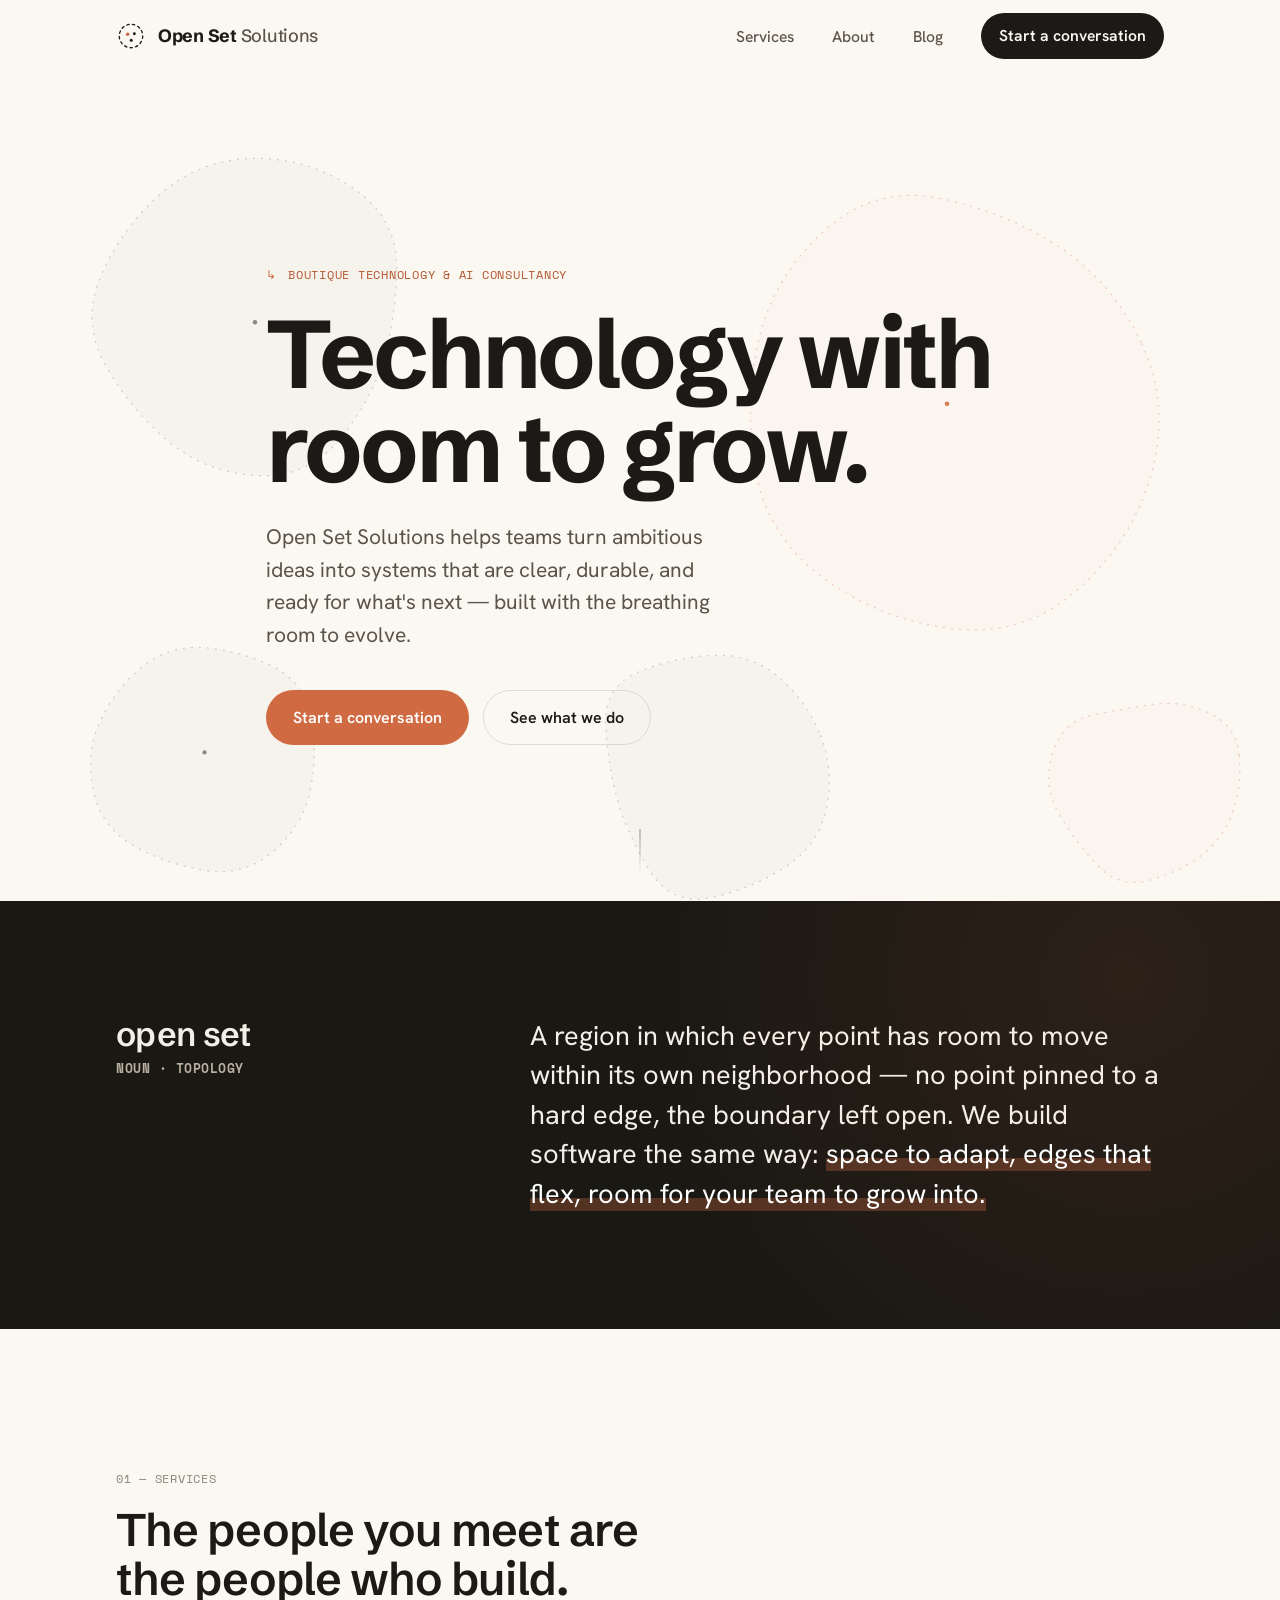
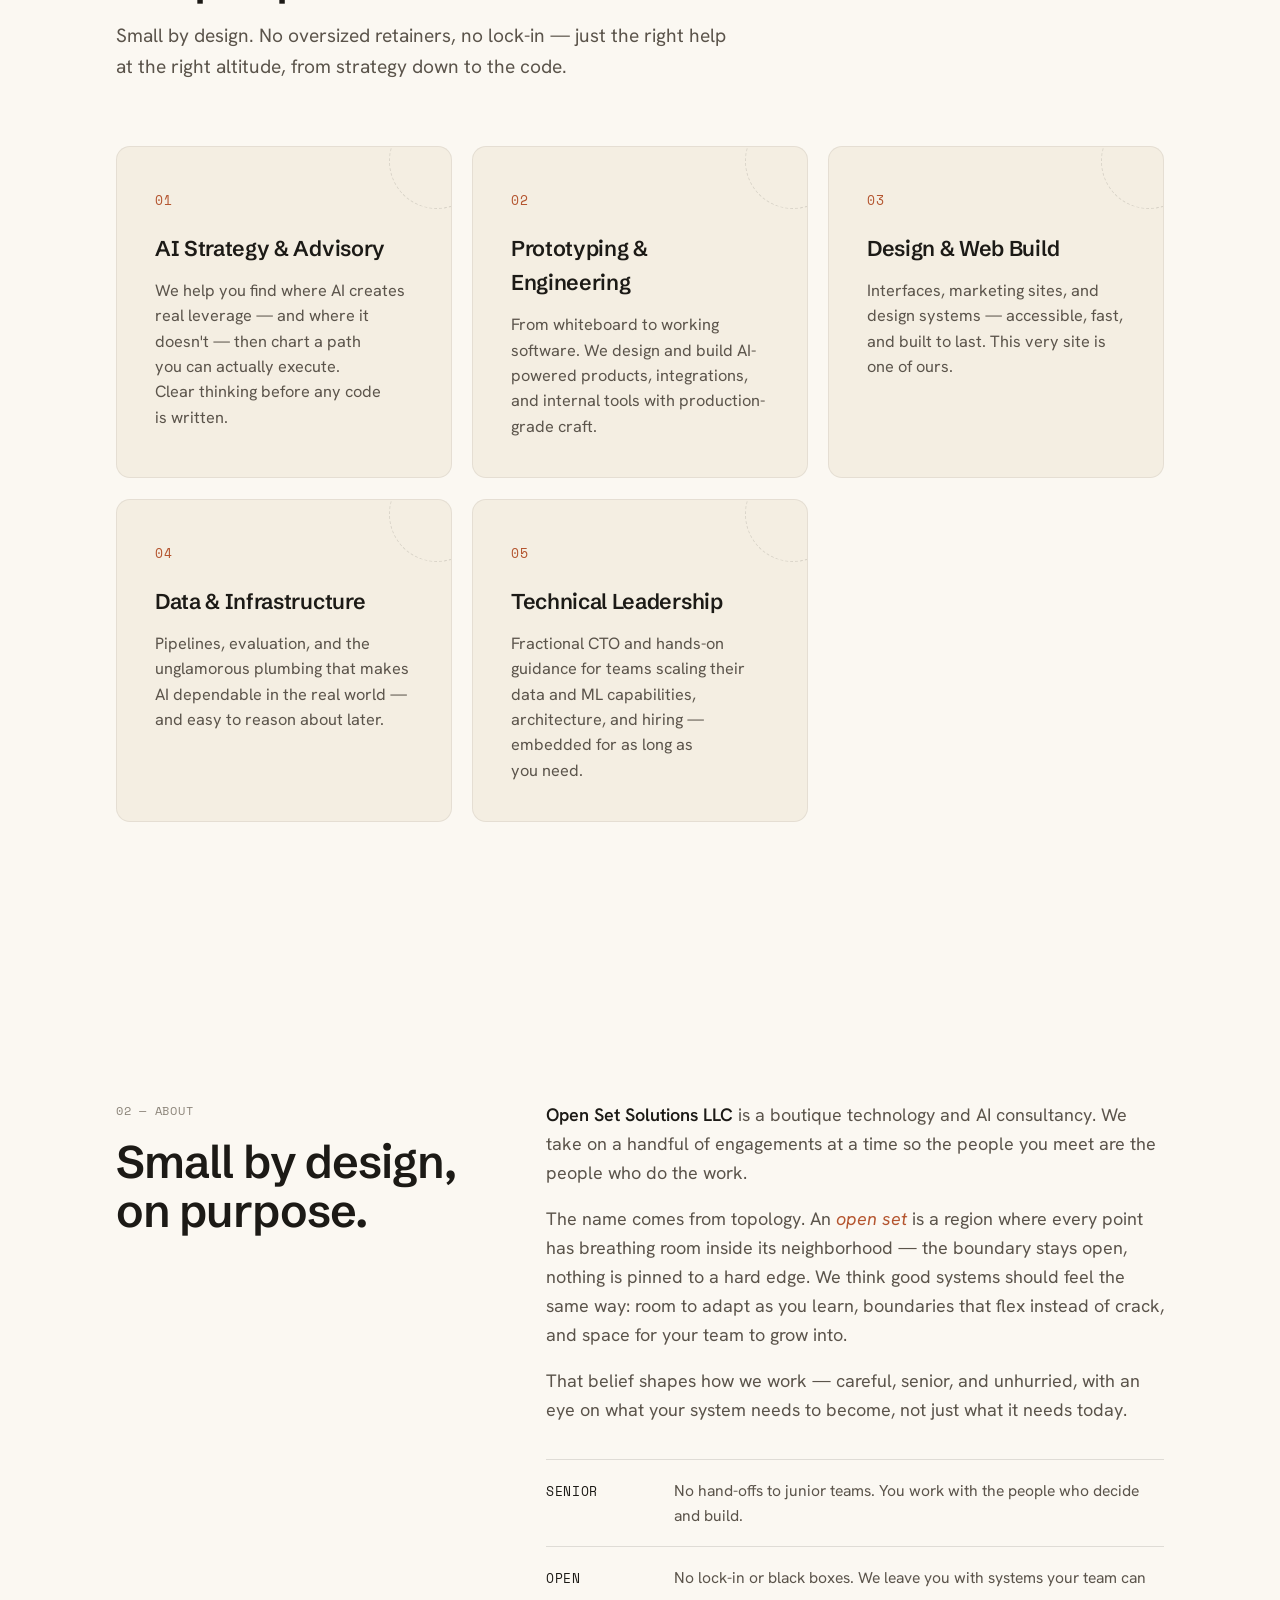
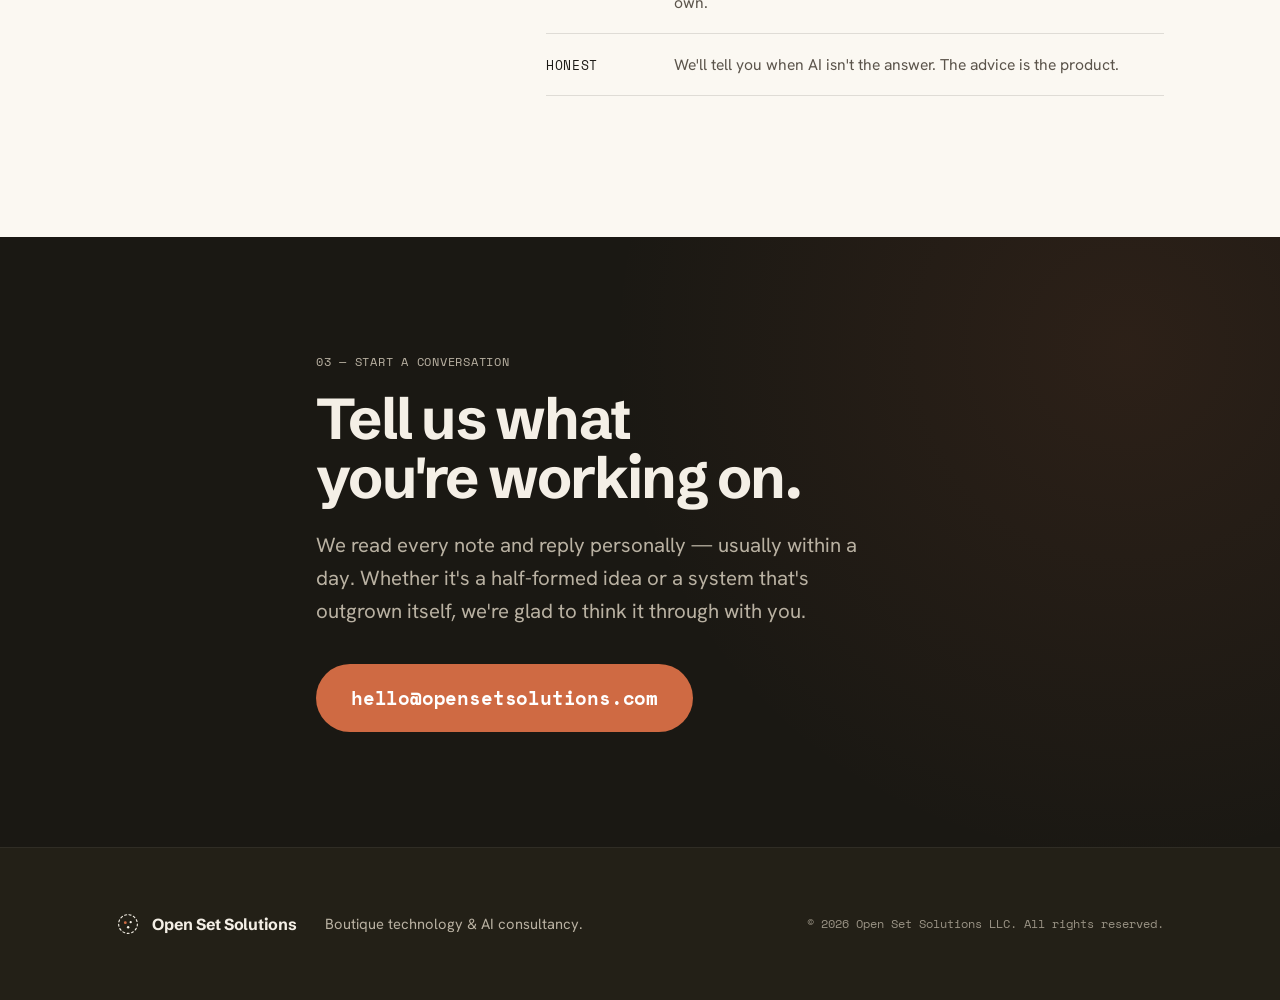
==== commit 0199189d: "update" ====
--- a/index.html
+++ b/index.html
@@ -61,7 +61,7 @@
 
     <!-- ===================== HERO ===================== -->
     <section class="hero" aria-labelledby="hero-heading">
-      <canvas class="hero__canvas" id="open-set-canvas" aria-hidden="true"></canvas>
+      <canvas class="hero__canvas" id="open-set-canvas" aria-hidden="true" data-comment-anchor="adf8983aff-canvas"></canvas>
       <div class="container hero__inner">
         <p class="eyebrow"><span class="eyebrow__mark">↳</span> Boutique technology &amp; AI consultancy</p>
         <h1 class="hero__heading" id="hero-heading">Technology with<br />room to&nbsp;grow.</h1>
@@ -92,12 +92,12 @@
       <div class="container">
         <div class="section__head">
           <p class="label">01 — Services</p>
-          <h2 class="section__title" id="services-heading">The people you meet are the people who build.</h2>
+          <h2 class="section__title" id="services-heading" data-comment-anchor="19d450c60f-h2">The people you meet are the people who build.</h2>
           <p class="section__intro">Small by design. No oversized retainers, no lock-in — just the right
             help at the right altitude, from strategy down to the code.</p>
         </div>
 
-        <ol class="cards">
+        <ol class="cards" data-comment-anchor="8933398920-ol">
           <li class="card">
             <span class="card__no" aria-hidden="true">01</span>
             <h3 class="card__title">AI Strategy &amp; Advisory</h3>
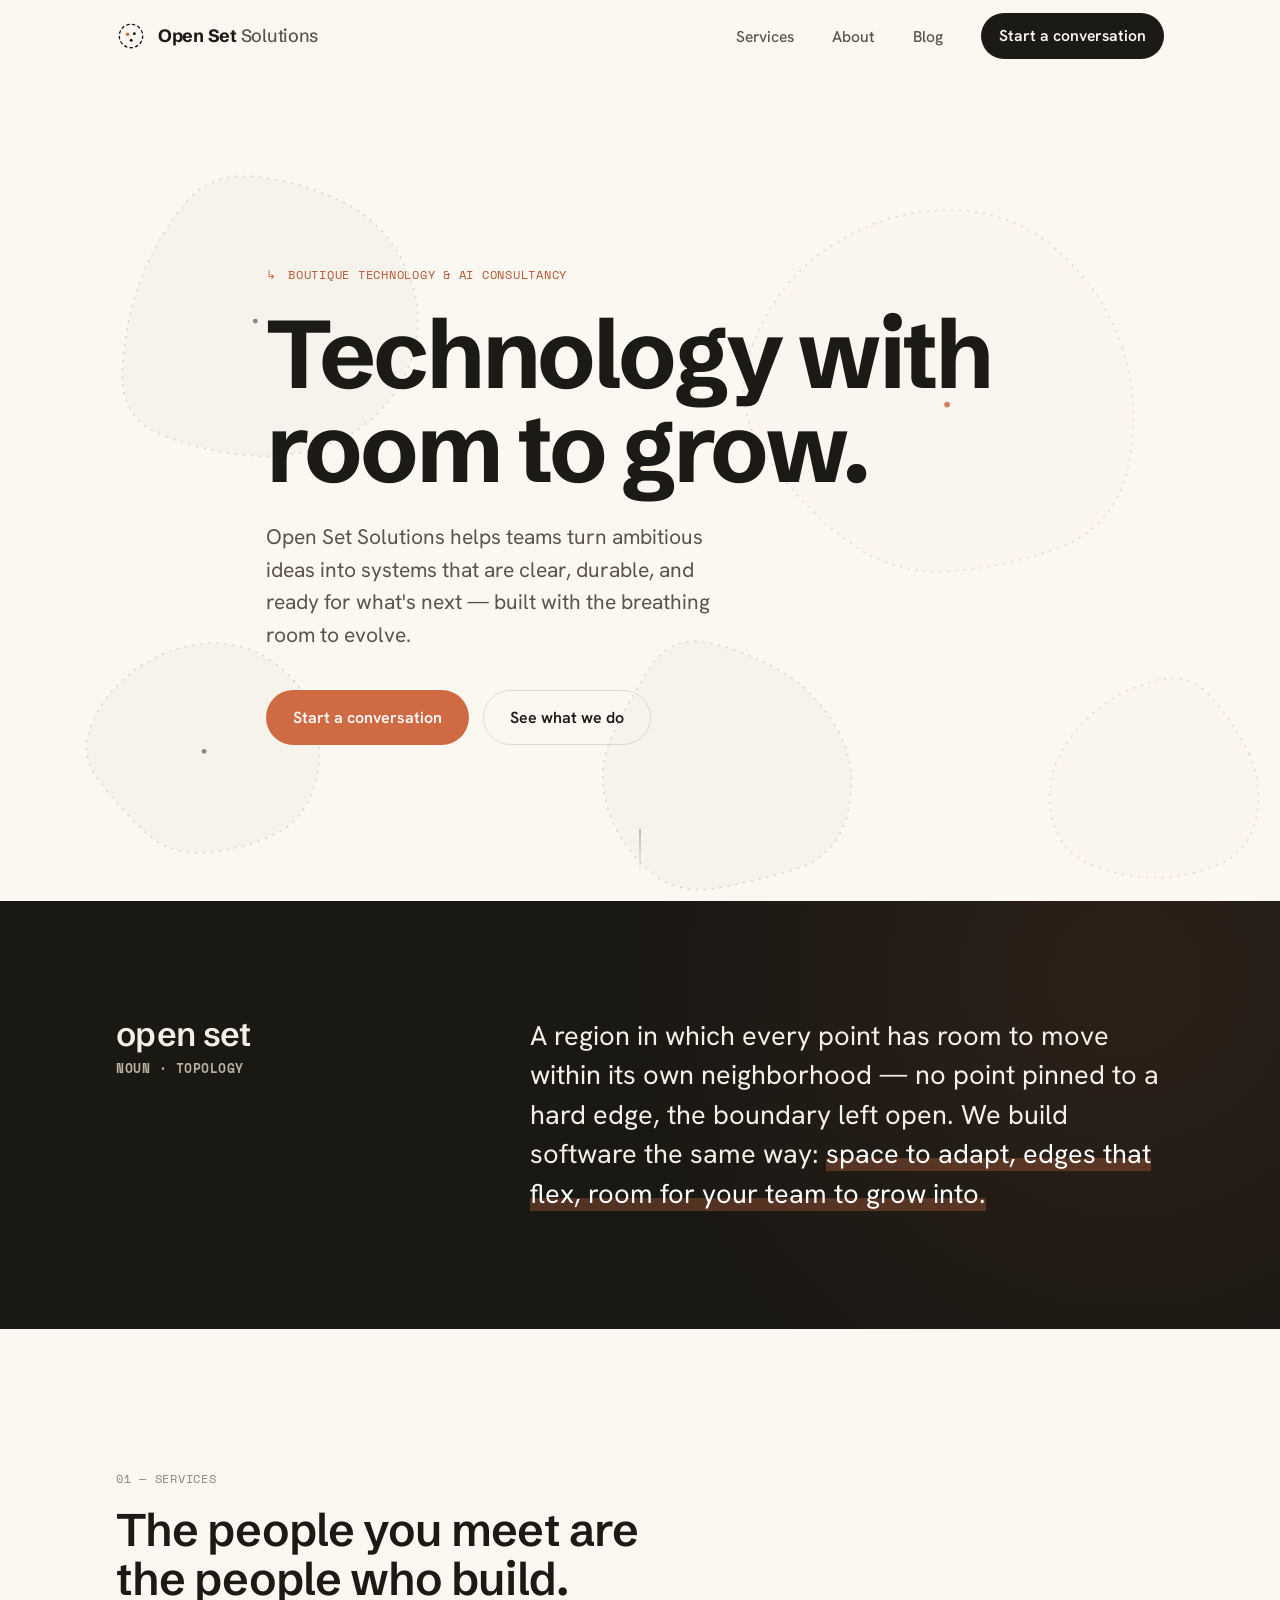
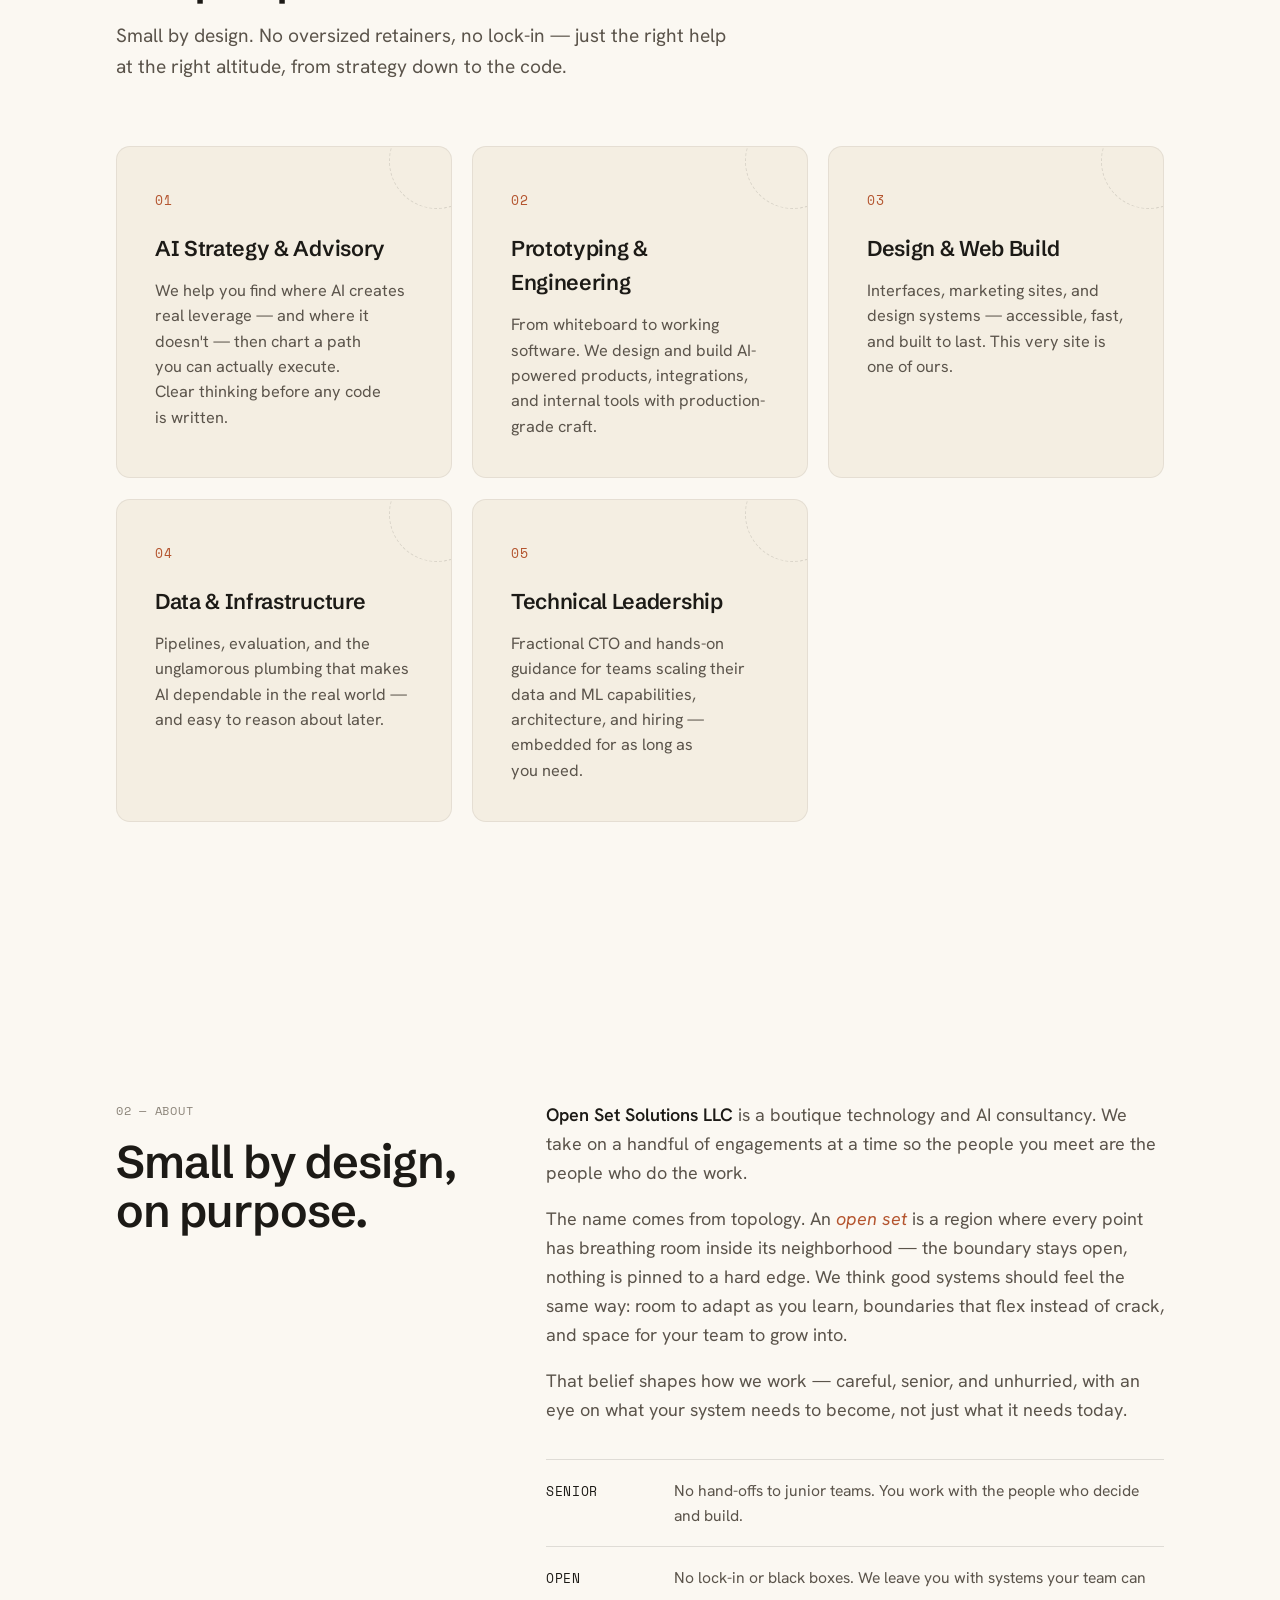
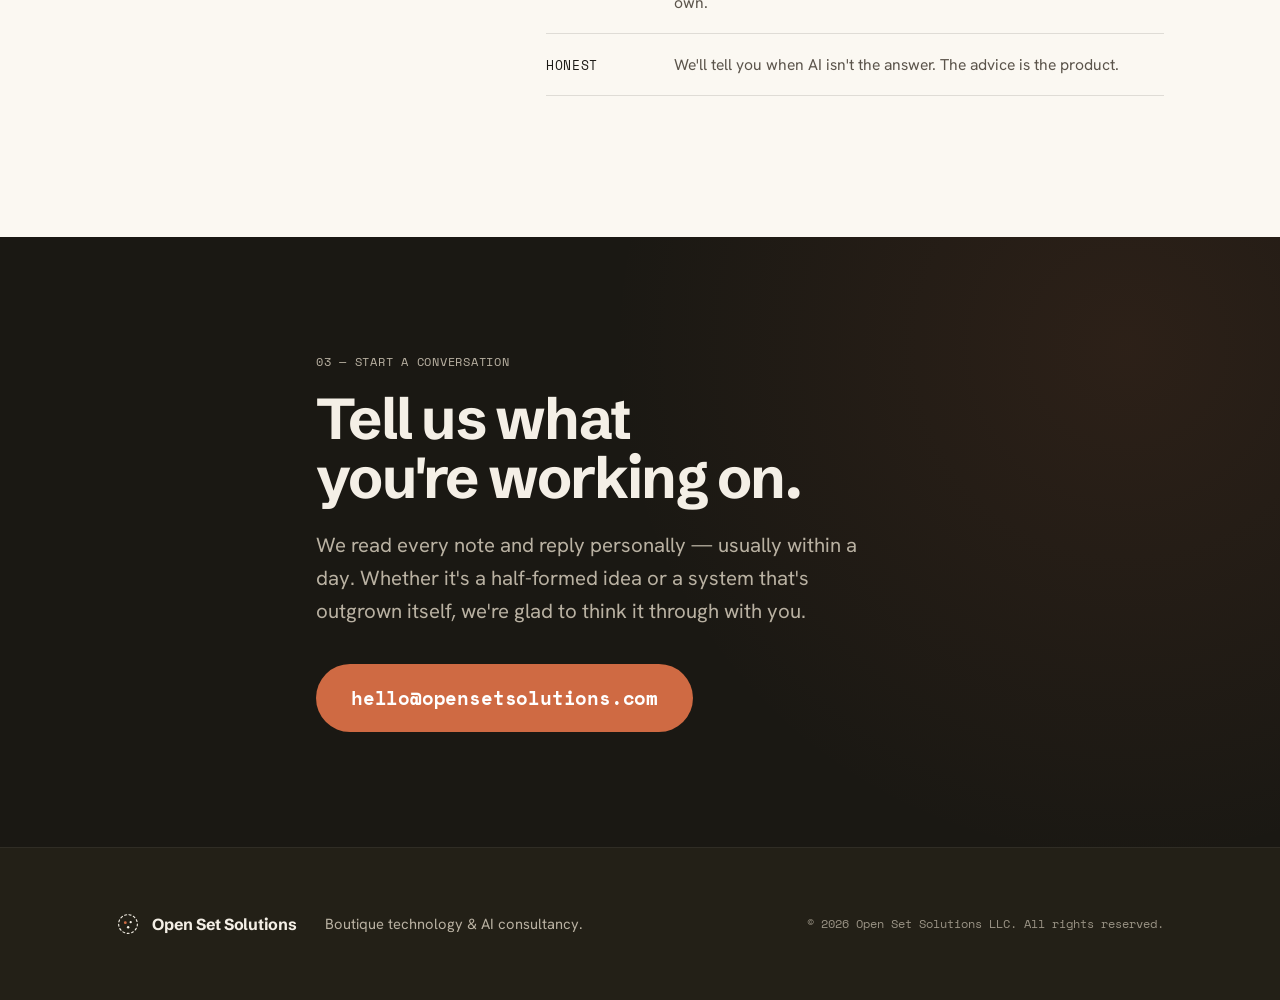
==== commit 791354ea: "Add Google Analytics tag" ====
--- a/index.html
+++ b/index.html
@@ -1,6 +1,16 @@
 <!DOCTYPE html>
 <html lang="en">
 <head>
+  <!-- Google tag (gtag.js) -->
+  <script async src="https://www.googletagmanager.com/gtag/js?id=G-ZJWWV75S9S"></script>
+  <script>
+    window.dataLayer = window.dataLayer || [];
+    function gtag(){dataLayer.push(arguments);}
+    gtag('js', new Date());
+
+    gtag('config', 'G-ZJWWV75S9S');
+  </script>
+
   <meta charset="UTF-8" />
   <meta name="viewport" content="width=device-width, initial-scale=1.0" />
   <title>Open Set Solutions — Boutique technology &amp; AI consultancy</title>
--- a/styles.css
+++ b/styles.css
@@ -735,6 +735,44 @@
   text-underline-offset: 3px;
   text-decoration-thickness: 1px;
 }
+.prose figure {
+  margin: 32px 0;
+}
+.prose figure img {
+  display: block;
+  width: 100%;
+  border: 1px solid var(--line);
+  border-radius: 8px;
+  background: var(--paper);
+  box-shadow: 0 18px 48px rgba(28, 26, 22, 0.08);
+}
+.prose figcaption {
+  margin-top: 10px;
+  color: var(--ink-faint);
+  font-size: 0.86rem;
+  line-height: 1.5;
+}
+.prose .case-study-grid {
+  display: grid;
+  grid-template-columns: repeat(2, minmax(0, 1fr));
+  gap: 16px;
+  margin-top: 24px;
+}
+.prose .case-study-grid > figure {
+  margin: 0;
+}
+.prose .case-study-grid--phone {
+  align-items: start;
+}
+.prose .case-study-grid--phone figure {
+  justify-self: center;
+  max-width: 320px;
+}
+.prose .case-study-grid--phone img {
+  aspect-ratio: 390 / 844;
+  object-fit: cover;
+  object-position: top;
+}
 .prose blockquote {
   border-left: 2px solid var(--accent);
   padding-left: 22px;
@@ -750,3 +788,9 @@
   border-top: 1px solid var(--line);
 }
 .article__foot .back-link { color: var(--accent-ink); }
+
+@media (max-width: 720px) {
+  .prose .case-study-grid {
+    grid-template-columns: 1fr;
+  }
+}
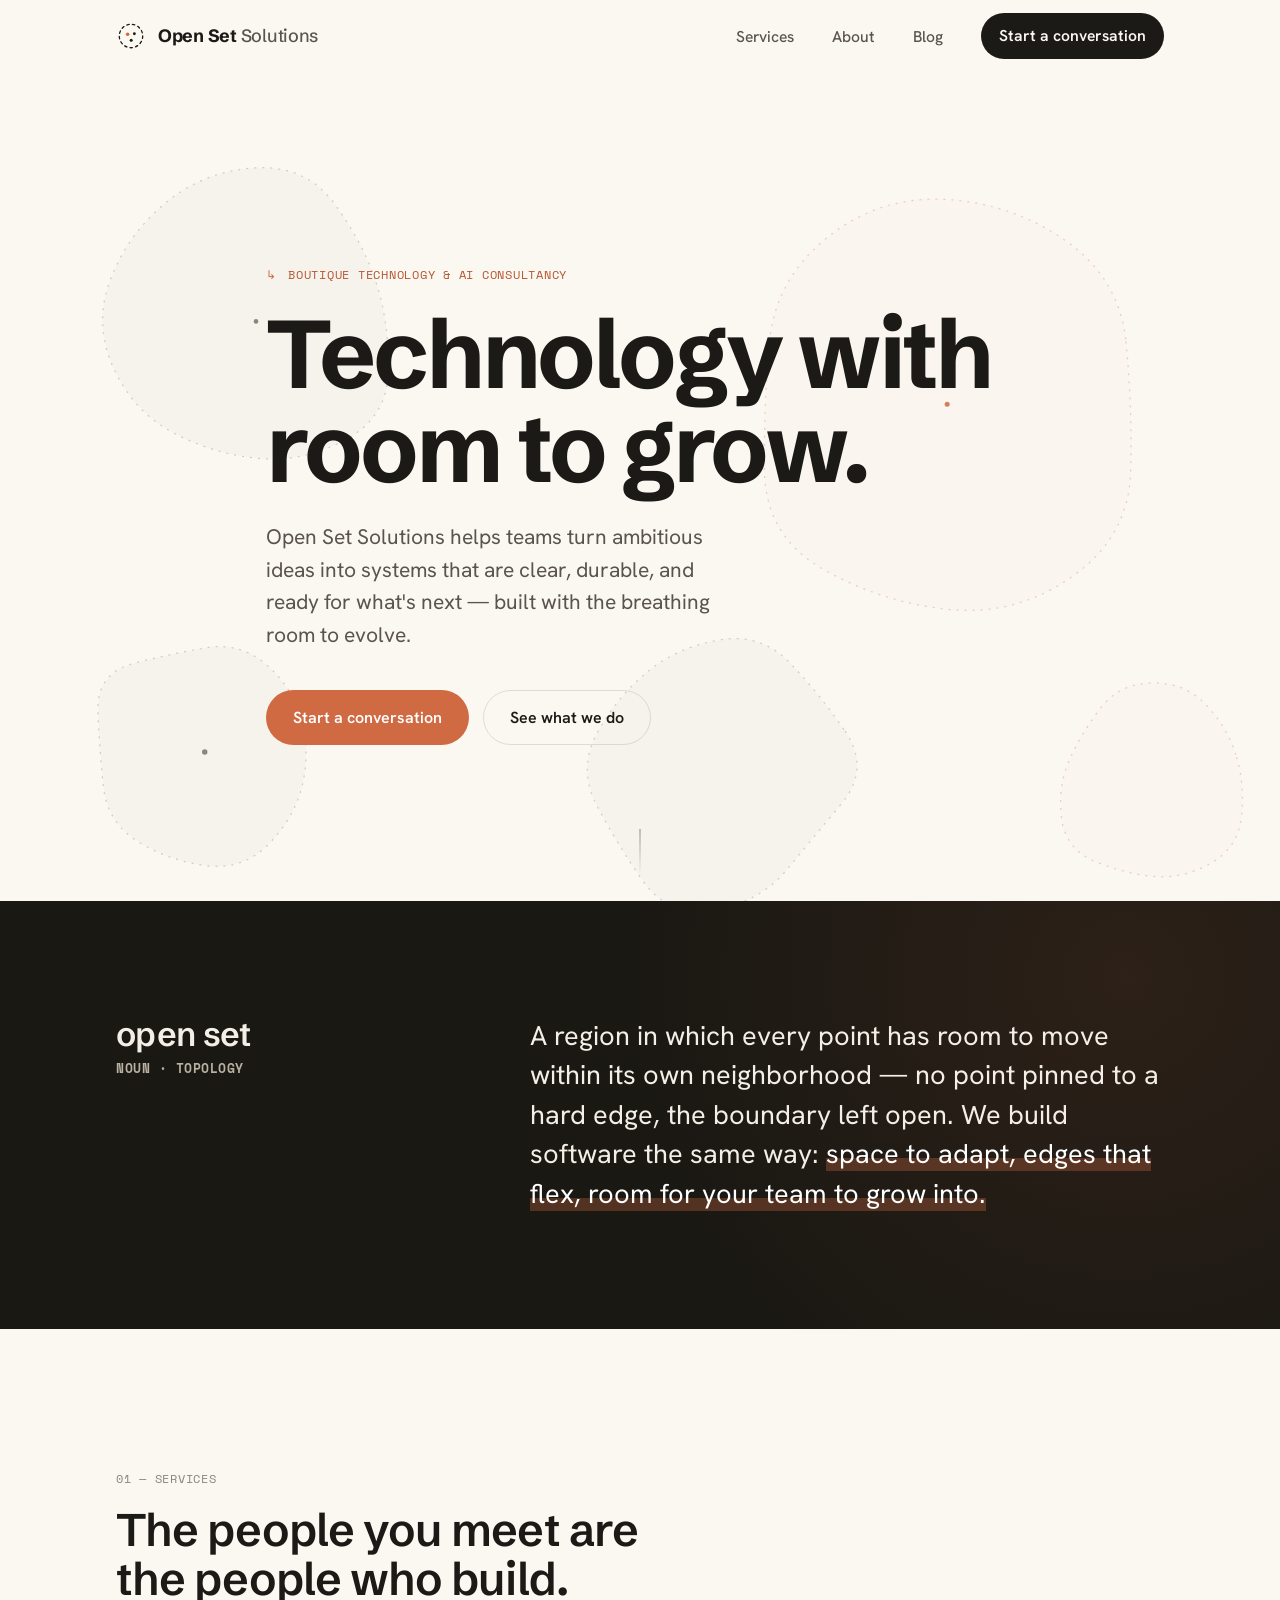
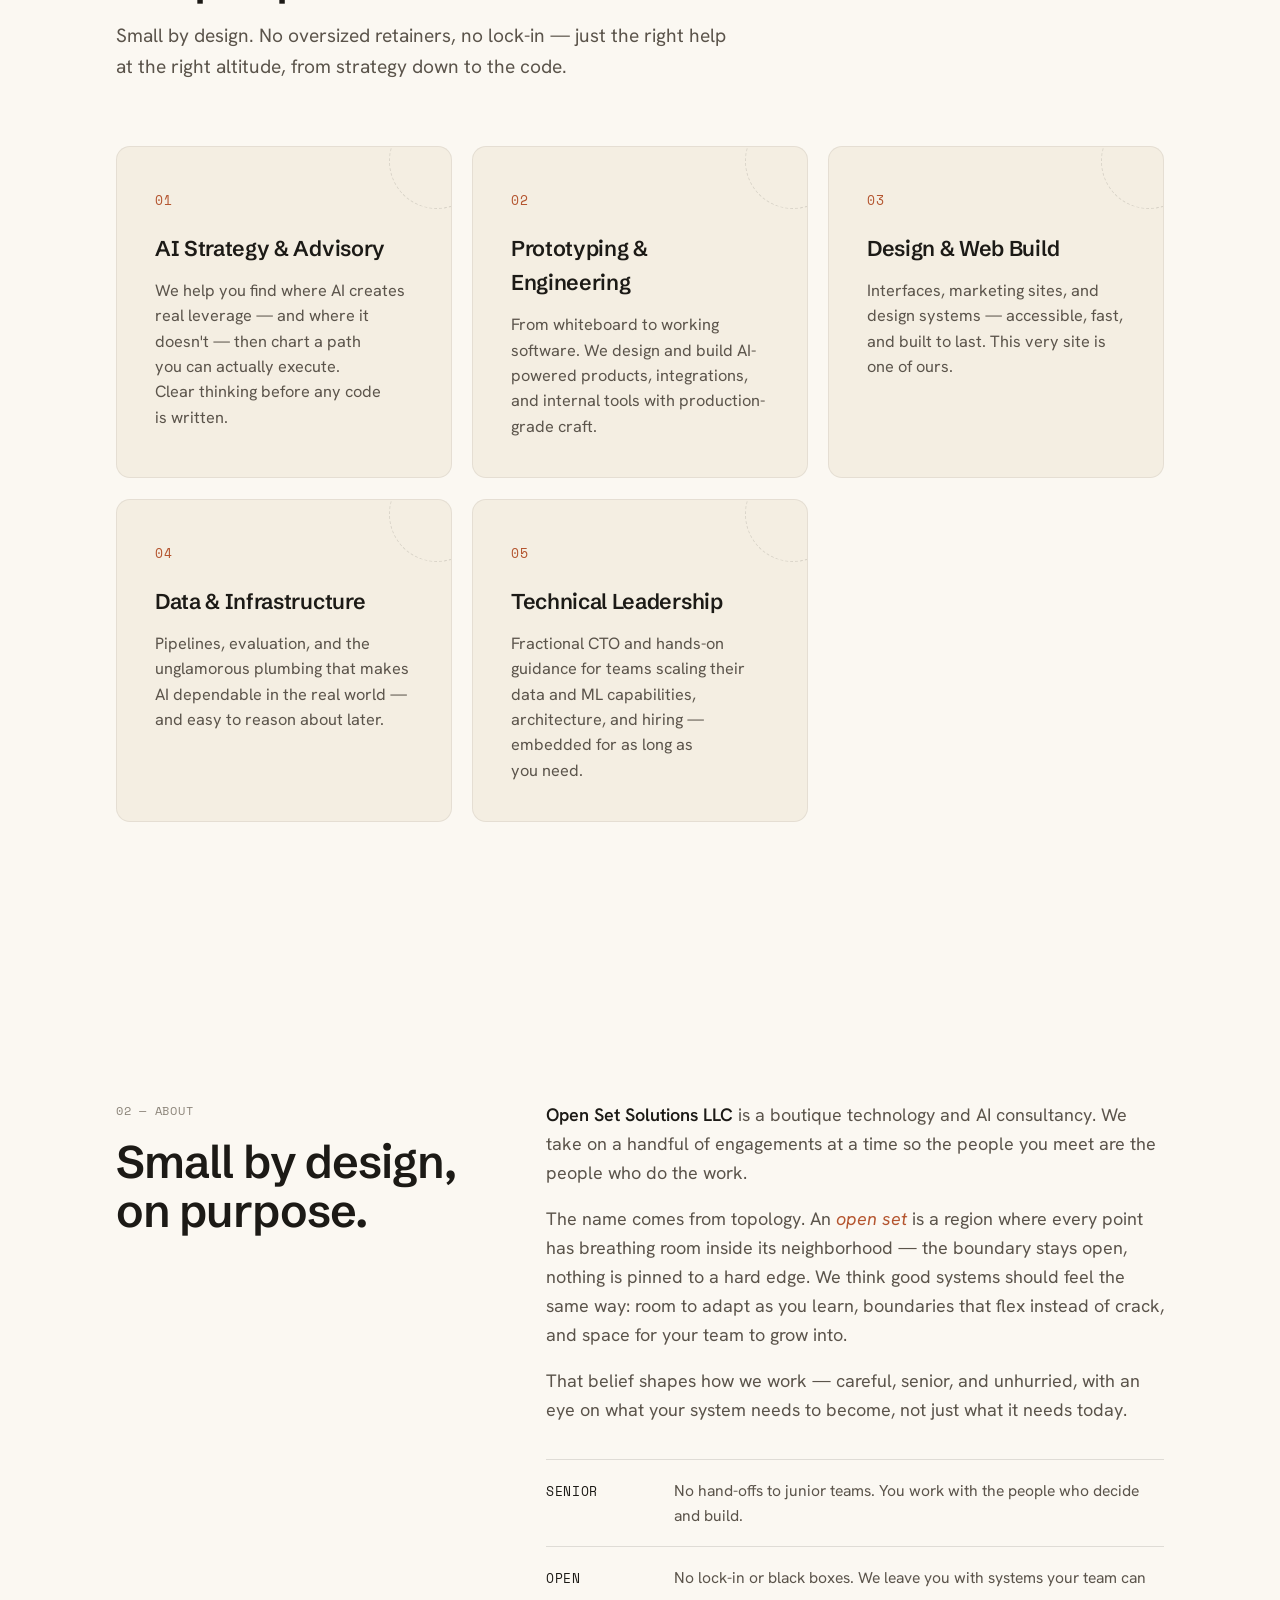
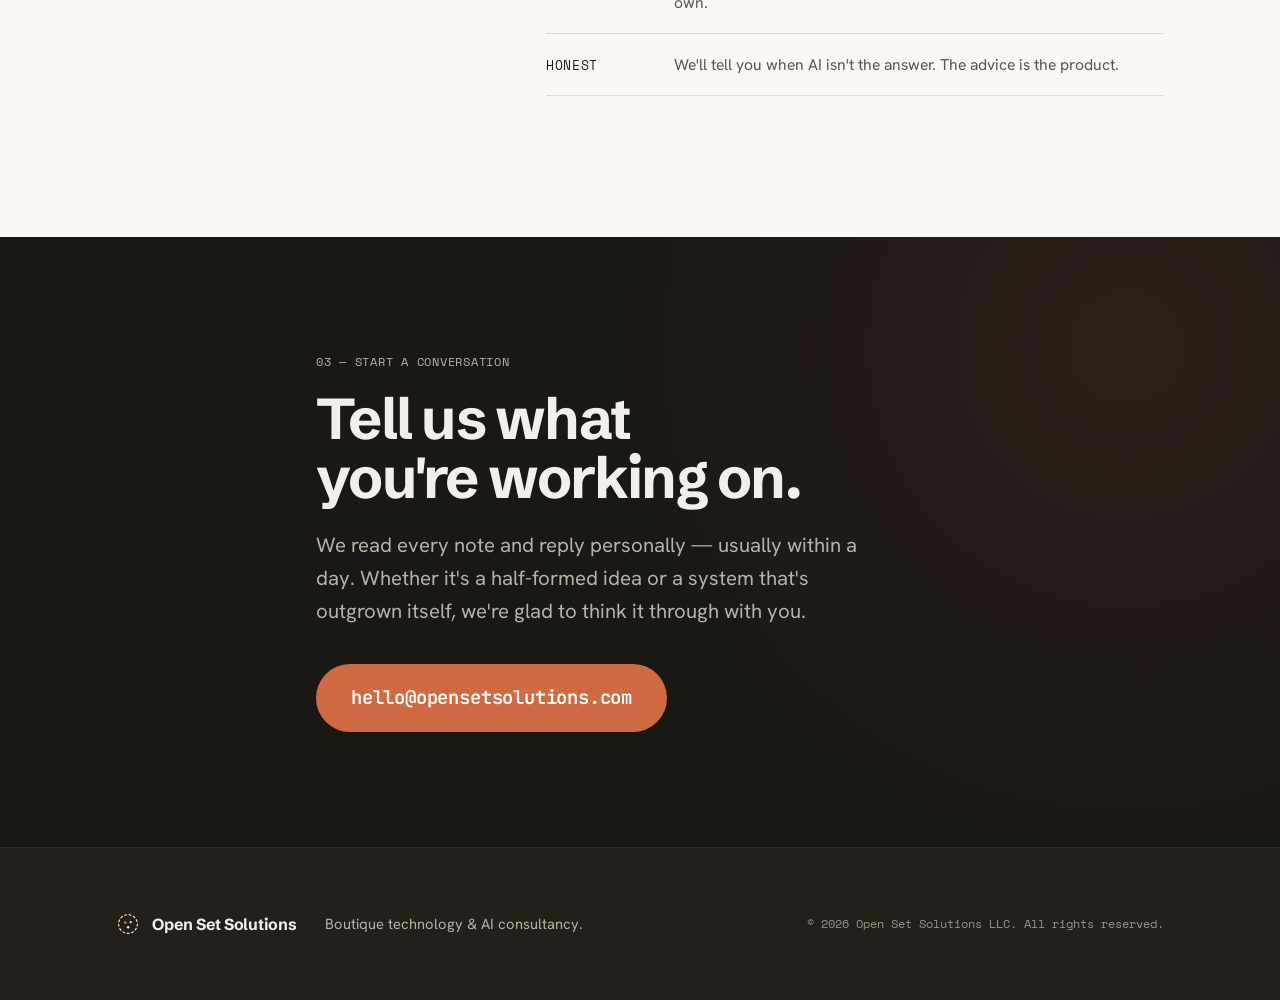
==== commit ba282c37: "Use JetBrains Mono for contact email button Switch the hello@opensetsolutions.com CTA button from Sp" ====
--- a/index.html
+++ b/index.html
@@ -27,7 +27,7 @@
 
   <link rel="preconnect" href="https://fonts.googleapis.com" />
   <link rel="preconnect" href="https://fonts.gstatic.com" crossorigin />
-  <link href="https://fonts.googleapis.com/css2?family=Hanken+Grotesk:wght@400;500;600&family=Schibsted+Grotesk:wght@500;600;700&family=Space+Mono:wght@400;700&display=swap" rel="stylesheet" />
+  <link href="https://fonts.googleapis.com/css2?family=Hanken+Grotesk:wght@400;500;600&family=JetBrains+Mono:wght@500;600&family=Schibsted+Grotesk:wght@500;600;700&family=Space+Mono:wght@400;700&display=swap" rel="stylesheet" />
 
   <link rel="stylesheet" href="styles.css" />
 </head>
--- a/styles.css
+++ b/styles.css
@@ -482,6 +482,7 @@
   text-wrap: pretty;
 }
 .contact .btn--primary { margin-top: 36px; }
+.contact .btn--lg { font-family: "JetBrains Mono", ui-monospace, monospace; }
 .contact .btn--lg:hover { transform: translateY(-2px) scale(1.01); }
 
 /* ============================================================
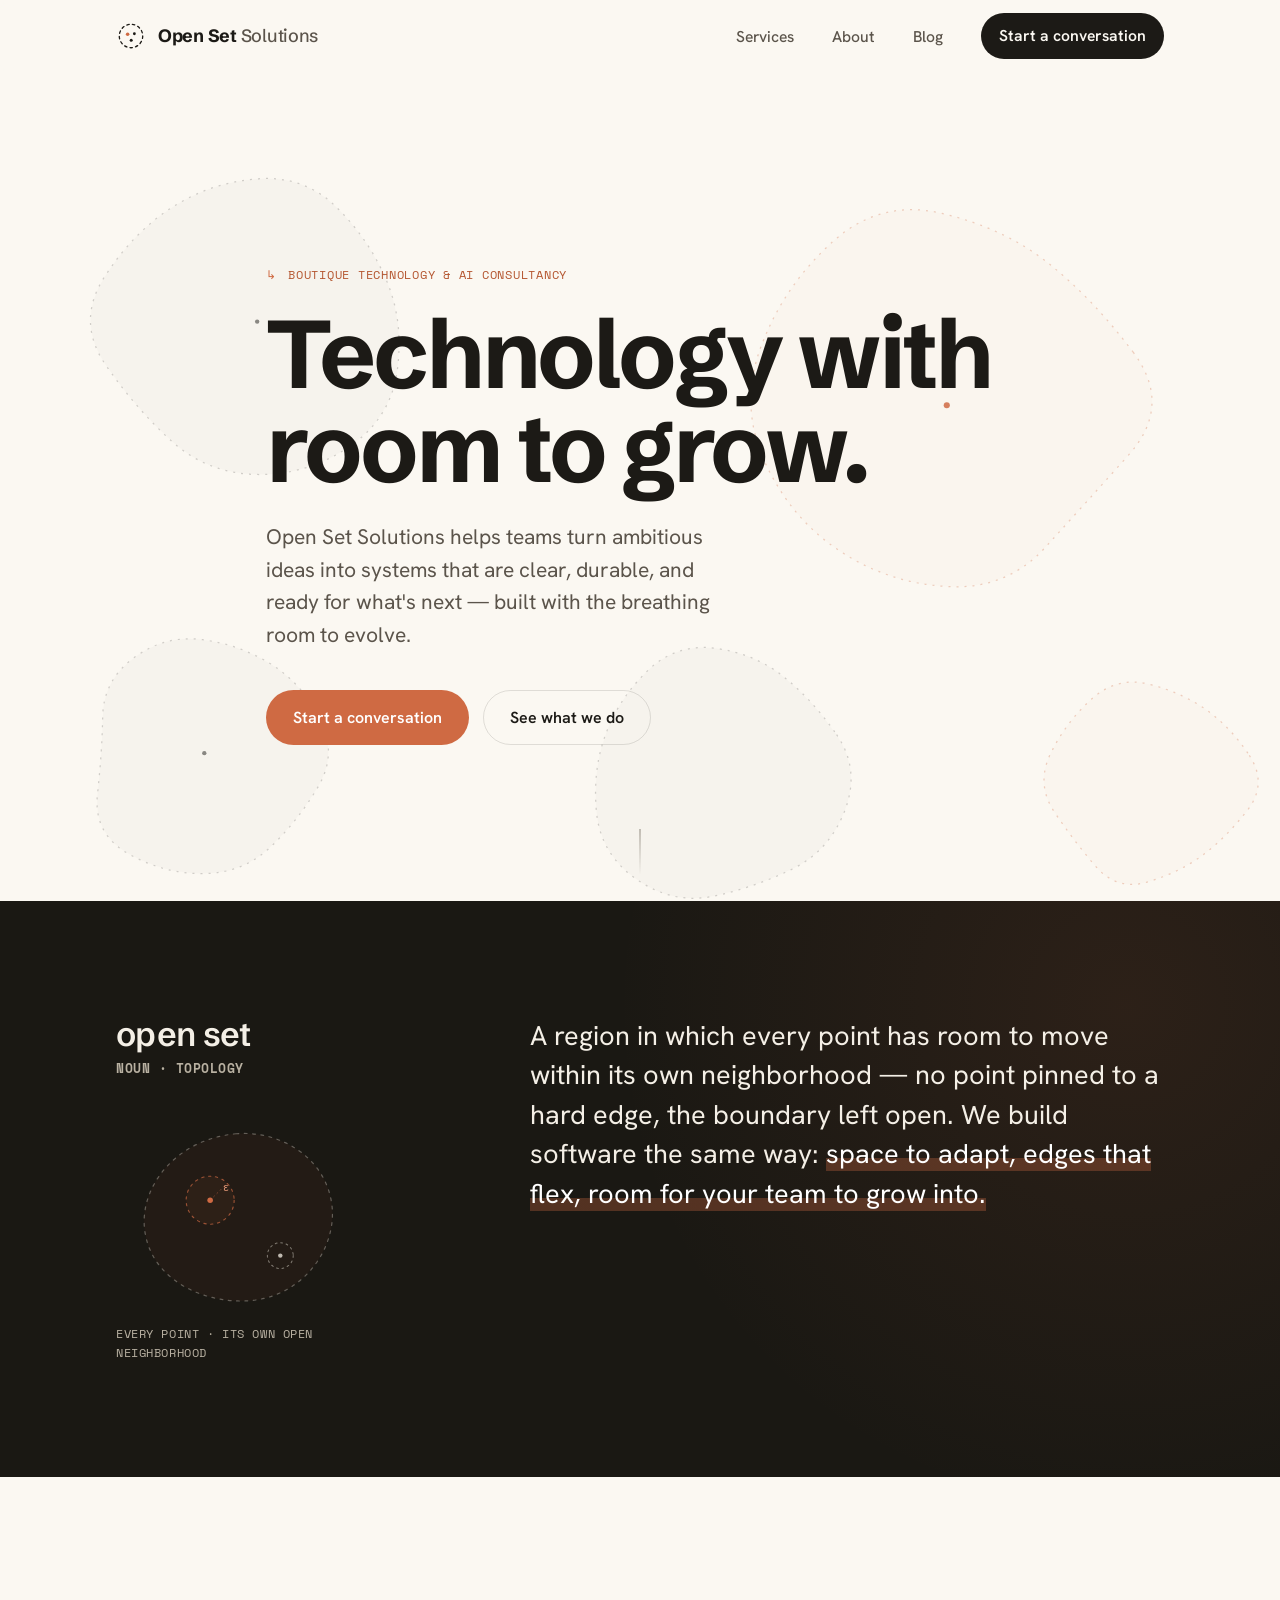
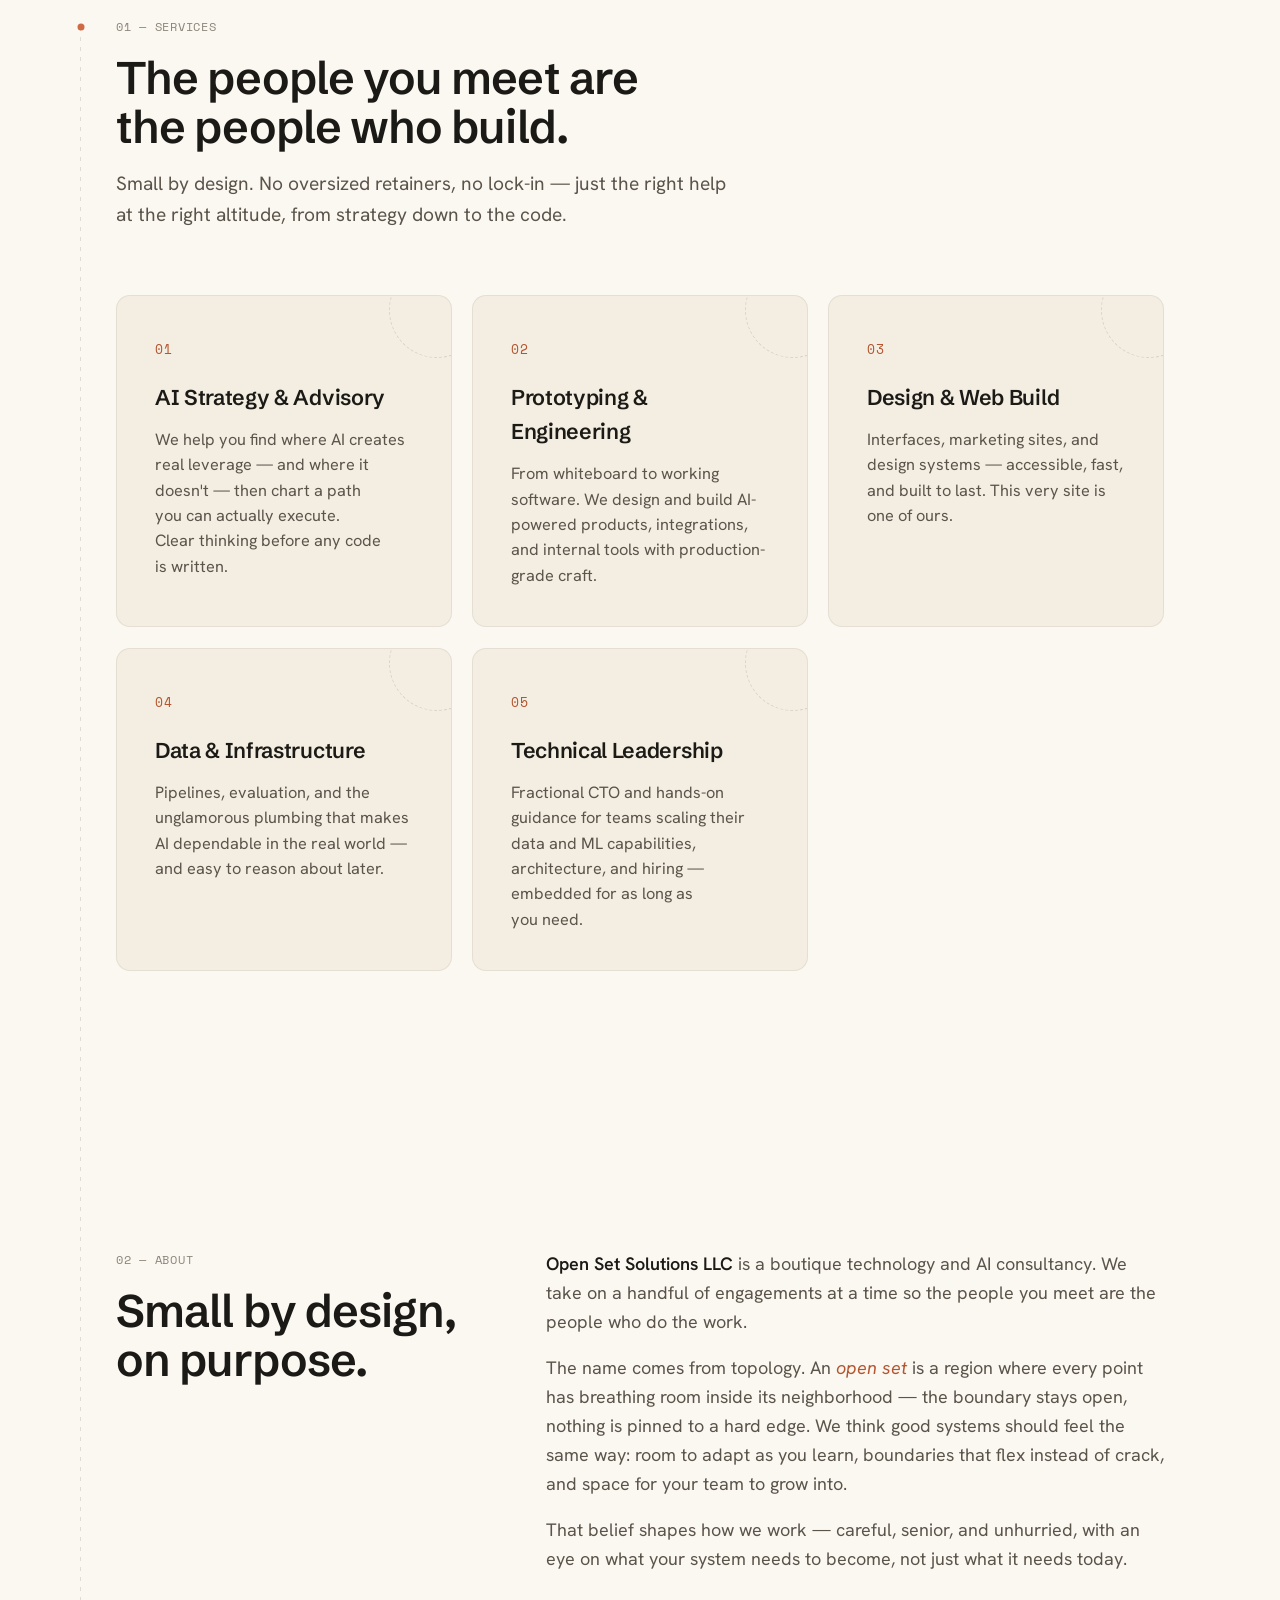
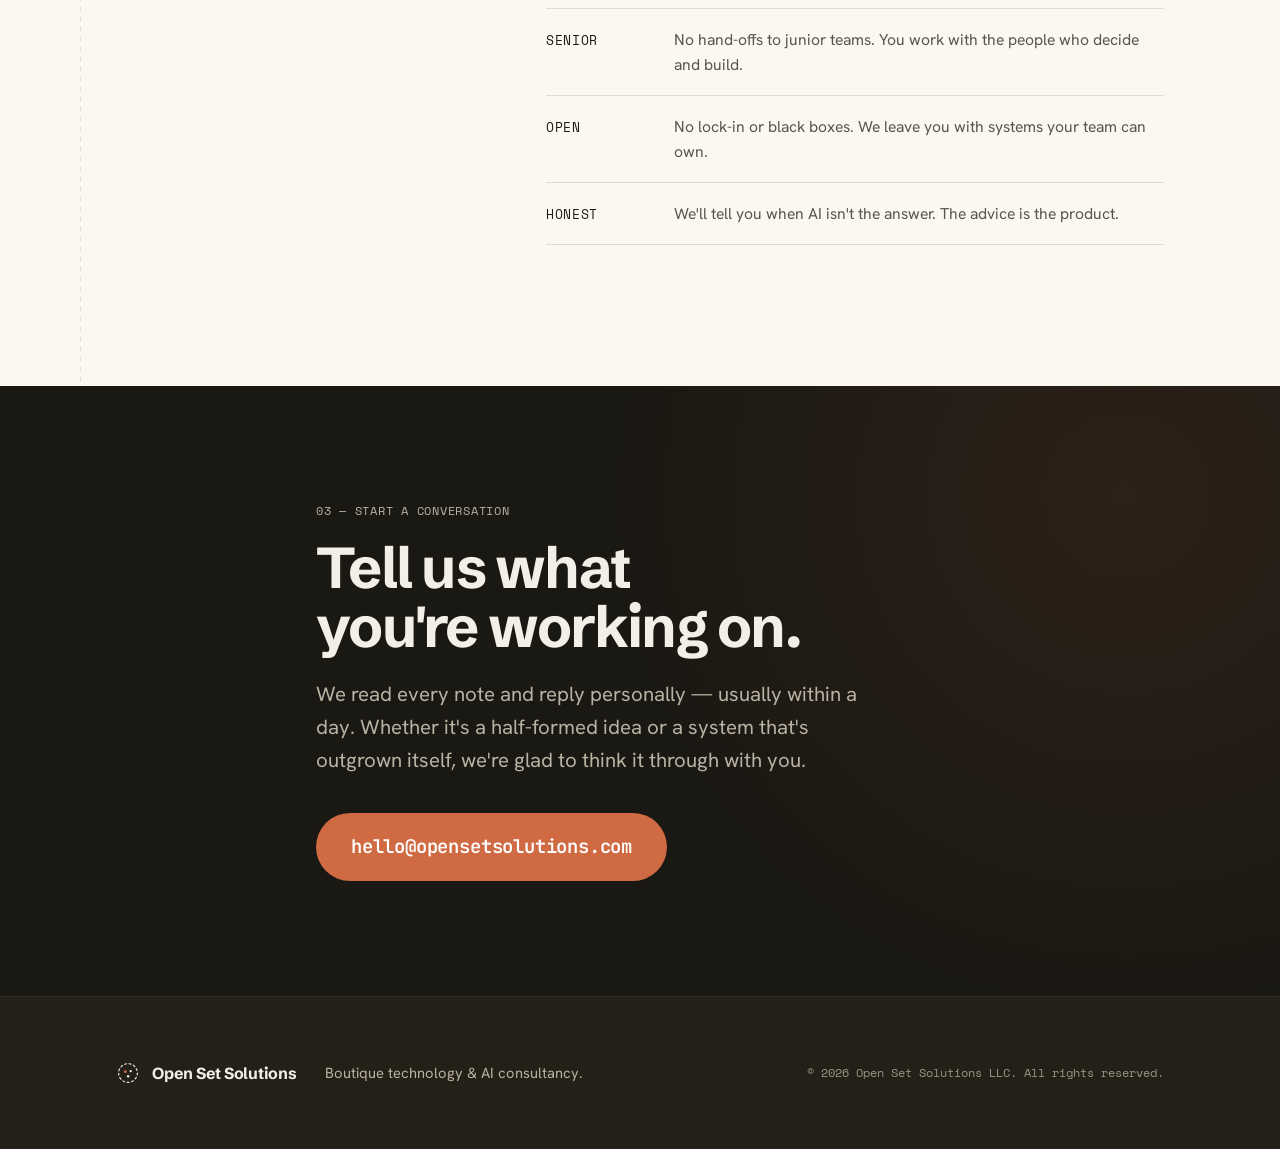
==== commit 2f6267b8: "Add quiet on-theme visual effects to the main page Six details that extend the open-set motif withou" ====
--- a/index.html
+++ b/index.html
@@ -40,7 +40,13 @@
       <a class="wordmark" href="#top" aria-label="Open Set Solutions — home">
         <span class="wordmark__glyph" aria-hidden="true">
           <svg viewBox="0 0 32 32" width="30" height="30">
+            <defs>
+              <mask id="ring-progress-mask" maskUnits="userSpaceOnUse">
+                <circle id="ring-progress-arc" cx="16" cy="16" r="12.5" fill="none" stroke="#fff" stroke-width="4" pathLength="100" stroke-dasharray="0 100" transform="rotate(-90 16 16)"/>
+              </mask>
+            </defs>
             <circle class="g-ring" cx="16" cy="16" r="12.5" fill="none" stroke="currentColor" stroke-width="1.4" stroke-dasharray="2.6 3.4" stroke-linecap="round"/>
+            <circle class="g-ring g-ring--progress" cx="16" cy="16" r="12.5" fill="none" stroke="var(--accent)" stroke-width="1.6" stroke-dasharray="2.6 3.4" stroke-linecap="round" mask="url(#ring-progress-mask)"/>
             <circle cx="12.4" cy="14.2" r="1.9" fill="var(--accent)"/>
             <circle cx="19.6" cy="13.6" r="1.5" fill="currentColor"/>
             <circle cx="16.2" cy="20.4" r="1.6" fill="currentColor"/>
@@ -74,7 +80,7 @@
       <canvas class="hero__canvas" id="open-set-canvas" aria-hidden="true" data-comment-anchor="adf8983aff-canvas"></canvas>
       <div class="container hero__inner">
         <p class="eyebrow"><span class="eyebrow__mark">↳</span> Boutique technology &amp; AI consultancy</p>
-        <h1 class="hero__heading" id="hero-heading">Technology with<br />room to&nbsp;grow.</h1>
+        <h1 class="hero__heading" id="hero-heading"><span class="hero__line"><span class="hero__line-inner">Technology with</span></span><span class="hero__line"><span class="hero__line-inner">room to&nbsp;grow.</span></span></h1>
         <p class="hero__lede">Open Set Solutions helps teams turn ambitious ideas into systems that are
           clear, durable, and ready for what's next — built with the breathing room to evolve.</p>
         <div class="hero__actions">
@@ -90,7 +96,27 @@
     <!-- ===================== DEFINITION BAND (dark) ===================== -->
     <section class="band band--dark definition" aria-label="What 'open set' means">
       <div class="container definition__inner">
-        <p class="definition__term"><span>open set</span><em>noun · topology</em></p>
+        <div class="definition__side">
+          <p class="definition__term"><span>open set</span><em>noun · topology</em></p>
+          <figure class="definition__figure" aria-hidden="true">
+          <svg viewBox="0 0 260 210" xmlns="http://www.w3.org/2000/svg">
+            <path class="figure-region" d="M130 16 C178 12 228 42 234 94 C239 138 206 188 152 196 C102 203 42 178 32 126 C22 78 62 22 130 16 Z"/>
+            <g transform="translate(102 88)">
+              <g class="figure-drift">
+                <circle class="figure-nbhd figure-nbhd--a" r="26"/>
+                <line class="figure-radius" x1="0" y1="0" x2="18.4" y2="-18.4"/>
+                <text class="figure-eps" x="14" y="-10">ε</text>
+                <circle class="figure-pt figure-pt--a" r="3"/>
+              </g>
+            </g>
+            <g transform="translate(178 148)">
+              <circle class="figure-nbhd figure-nbhd--b" r="14"/>
+              <circle class="figure-pt figure-pt--b" r="2.4"/>
+            </g>
+          </svg>
+            <figcaption>every point · its own open neighborhood</figcaption>
+          </figure>
+        </div>
         <p class="definition__body">A region in which every point has room to move within its own
           neighborhood — no point pinned to a hard edge, the boundary left open. We build software the
           same way: <span class="hl">space to adapt, edges that flex, room for your team to grow into.</span></p>
--- a/styles.css
+++ b/styles.css
@@ -795,3 +795,197 @@
     grid-template-columns: 1fr;
   }
 }
+
+/* ============================================================
+   EFFECTS — quiet details that extend the open-set motif
+   (scroll-progress ring, hero entrance, ε-neighborhood figure,
+   highlight sweep, card spotlight, section thread)
+   ============================================================ */
+
+/* ---------- Wordmark ring as scroll progress ---------- */
+.g-ring--progress { opacity: 0.95; }
+
+/* ---------- Hero entrance (one-time, on load) ---------- */
+.hero__line {
+  display: block;
+  overflow: hidden;
+  /* keep descenders un-clipped at line-height 0.98 */
+  padding-bottom: 0.12em;
+  margin-bottom: -0.12em;
+}
+.hero__line-inner {
+  display: block;
+  transform: translateY(112%);
+  animation: heroRise 0.85s var(--ease) forwards;
+}
+.hero__line:nth-child(2) .hero__line-inner { animation-delay: 0.12s; }
+
+.hero .eyebrow,
+.hero__lede,
+.hero__actions {
+  opacity: 0;
+  animation: heroFade 0.7s var(--ease) forwards;
+}
+.hero .eyebrow  { animation-delay: 0.05s; }
+.hero__lede     { animation-delay: 0.45s; }
+.hero__actions  { animation-delay: 0.6s; }
+
+@keyframes heroRise {
+  to { transform: none; }
+}
+@keyframes heroFade {
+  from { opacity: 0; transform: translateY(14px); }
+  to   { opacity: 1; transform: none; }
+}
+
+/* ---------- Definition: highlight sweep on reveal ---------- */
+.definition__inner.reveal .hl {
+  background-repeat: no-repeat;
+  background-size: 0% 100%;
+  transition: background-size 1.1s var(--ease) 0.35s;
+}
+.definition__inner.reveal.is-in .hl { background-size: 100% 100%; }
+
+/* ---------- Definition: ε-neighborhood figure ---------- */
+.definition__figure {
+  margin: clamp(28px, 4vw, 44px) 0 0;
+  max-width: 240px;
+}
+.definition__figure svg { width: 100%; height: auto; overflow: visible; }
+.definition__figure figcaption {
+  margin-top: 12px;
+  font-family: var(--font-mono);
+  font-size: 0.72rem;
+  letter-spacing: 0.05em;
+  text-transform: uppercase;
+  color: var(--on-dark-soft);
+}
+
+.figure-region {
+  fill: rgba(207, 106, 67, 0.05);
+  stroke: rgba(244, 239, 230, 0.32);
+  stroke-width: 1.3;
+  stroke-dasharray: 3 6;
+  stroke-linecap: round;
+  animation: dashCrawl 60s linear infinite;
+}
+@keyframes dashCrawl {
+  to { stroke-dashoffset: -180; }
+}
+
+.figure-drift { animation: pointDrift 18s ease-in-out infinite; }
+@keyframes pointDrift {
+  0%, 100% { transform: translate(0, 0); }
+  33%      { transform: translate(36px, 30px); }
+  66%      { transform: translate(-4px, 44px); }
+}
+
+.figure-nbhd--a {
+  fill: rgba(207, 106, 67, 0.06);
+  stroke: rgba(207, 106, 67, 0.7);
+  stroke-width: 1.2;
+  stroke-dasharray: 2.5 5;
+  stroke-linecap: round;
+}
+.figure-radius {
+  stroke: rgba(207, 106, 67, 0.5);
+  stroke-width: 1;
+  stroke-dasharray: 2 3;
+}
+.figure-eps {
+  font-family: var(--font-mono);
+  font-size: 11px;
+  fill: #E89B79;
+}
+.figure-pt--a { fill: var(--accent); }
+
+.figure-nbhd--b {
+  fill: none;
+  stroke: rgba(244, 239, 230, 0.45);
+  stroke-width: 1.1;
+  stroke-dasharray: 2 4;
+  stroke-linecap: round;
+  transform-box: fill-box;
+  transform-origin: center;
+  animation: nbhdBreathe 6s ease-in-out infinite;
+}
+@keyframes nbhdBreathe {
+  0%, 100% { transform: scale(1); }
+  50%      { transform: scale(1.18); }
+}
+.figure-pt--b { fill: rgba(244, 239, 230, 0.75); }
+
+@media (max-width: 800px) {
+  .definition__figure { max-width: 190px; margin-top: 24px; }
+}
+
+/* ---------- Card spotlight: cursor-tracked border glow ---------- */
+.card::before {
+  content: "";
+  position: absolute;
+  inset: 0;
+  border-radius: inherit;
+  padding: 1px;
+  background: radial-gradient(
+    220px circle at var(--mx, 50%) var(--my, 50%),
+    rgba(207, 106, 67, 0.55),
+    transparent 70%
+  );
+  -webkit-mask: linear-gradient(#fff 0 0) content-box, linear-gradient(#fff 0 0);
+  -webkit-mask-composite: xor;
+  mask: linear-gradient(#fff 0 0) content-box, linear-gradient(#fff 0 0);
+  mask-composite: exclude;
+  opacity: 0;
+  transition: opacity 0.35s var(--ease);
+  pointer-events: none;
+}
+.card:hover::before { opacity: 1; }
+
+/* ---------- Section thread (01 → 02 → 03) ---------- */
+.section-thread {
+  position: absolute;
+  width: 1px;
+  background-image: repeating-linear-gradient(
+    to bottom, var(--line) 0 4px, transparent 4px 10px
+  );
+  pointer-events: none;
+  z-index: 1;
+}
+.section-thread__fill {
+  position: absolute;
+  inset: 0;
+  background-image: repeating-linear-gradient(
+    to bottom, var(--accent) 0 4px, transparent 4px 10px
+  );
+  clip-path: inset(0 0 calc(100% - var(--thread-p, 0%)) 0);
+}
+.section-thread__dot {
+  position: absolute;
+  left: 50%;
+  top: var(--thread-p, 0%);
+  width: 7px;
+  height: 7px;
+  border-radius: 50%;
+  background: var(--accent);
+  transform: translate(-50%, -50%);
+}
+
+/* ---------- Reduced motion: settle everything instantly ---------- */
+@media (prefers-reduced-motion: reduce) {
+  .hero__line-inner,
+  .hero .eyebrow,
+  .hero__lede,
+  .hero__actions {
+    animation: none;
+    opacity: 1;
+    transform: none;
+  }
+  .figure-region,
+  .figure-drift,
+  .figure-nbhd--b { animation: none; }
+  .definition__inner.reveal .hl {
+    transition: none;
+    background-size: 100% 100%;
+  }
+  .card::before { transition: none; }
+}
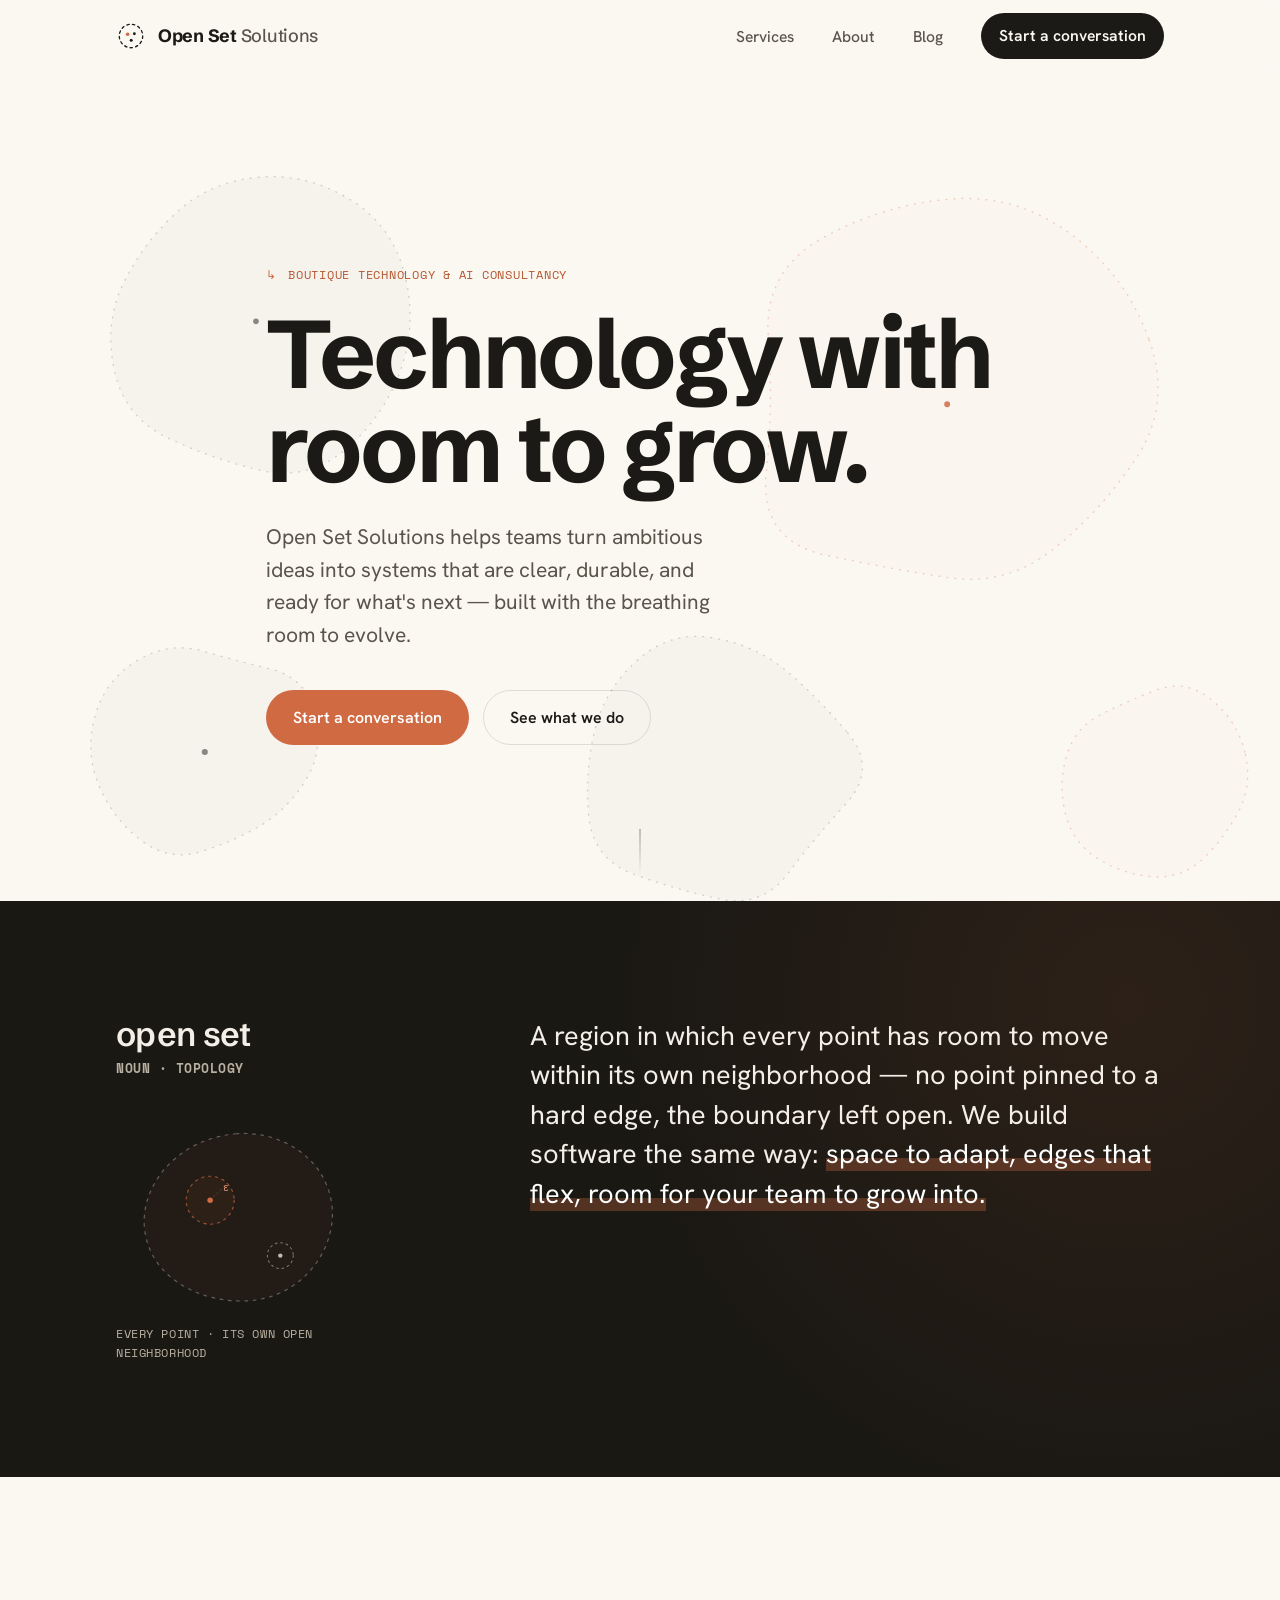
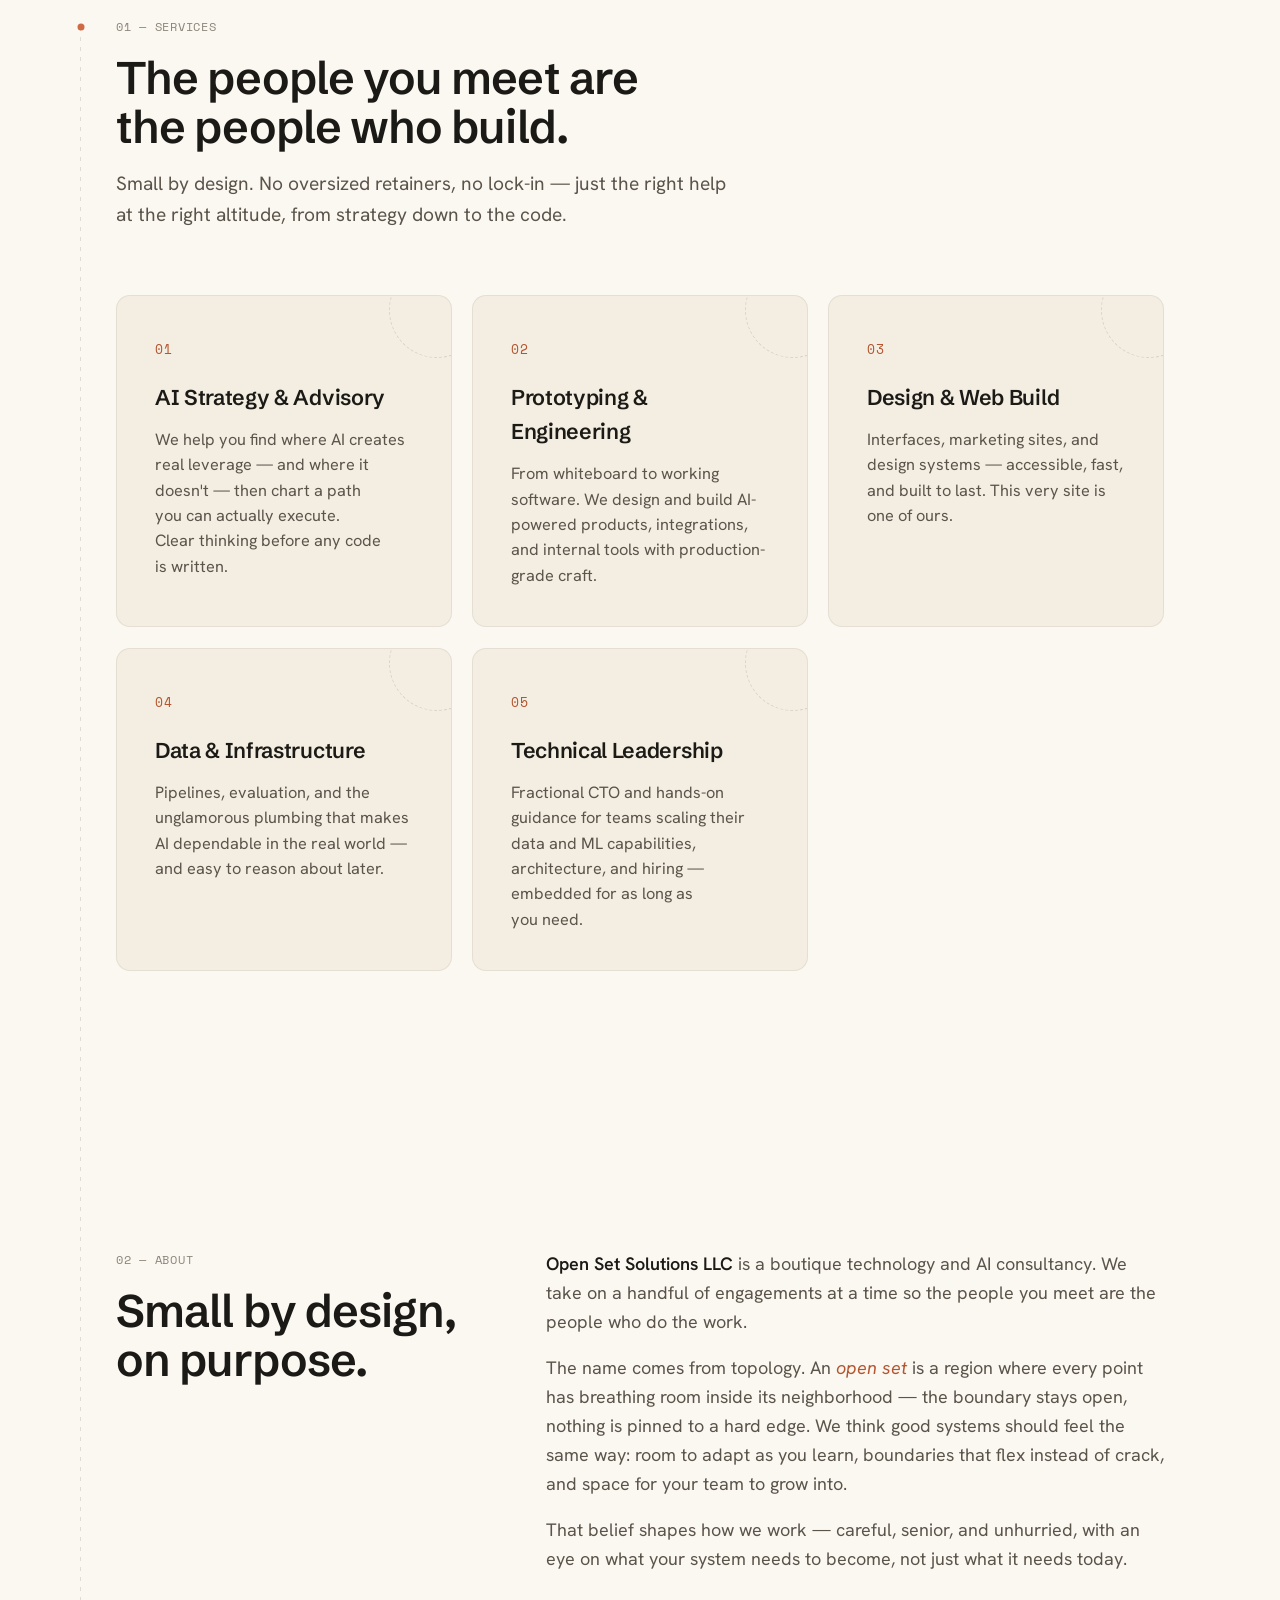
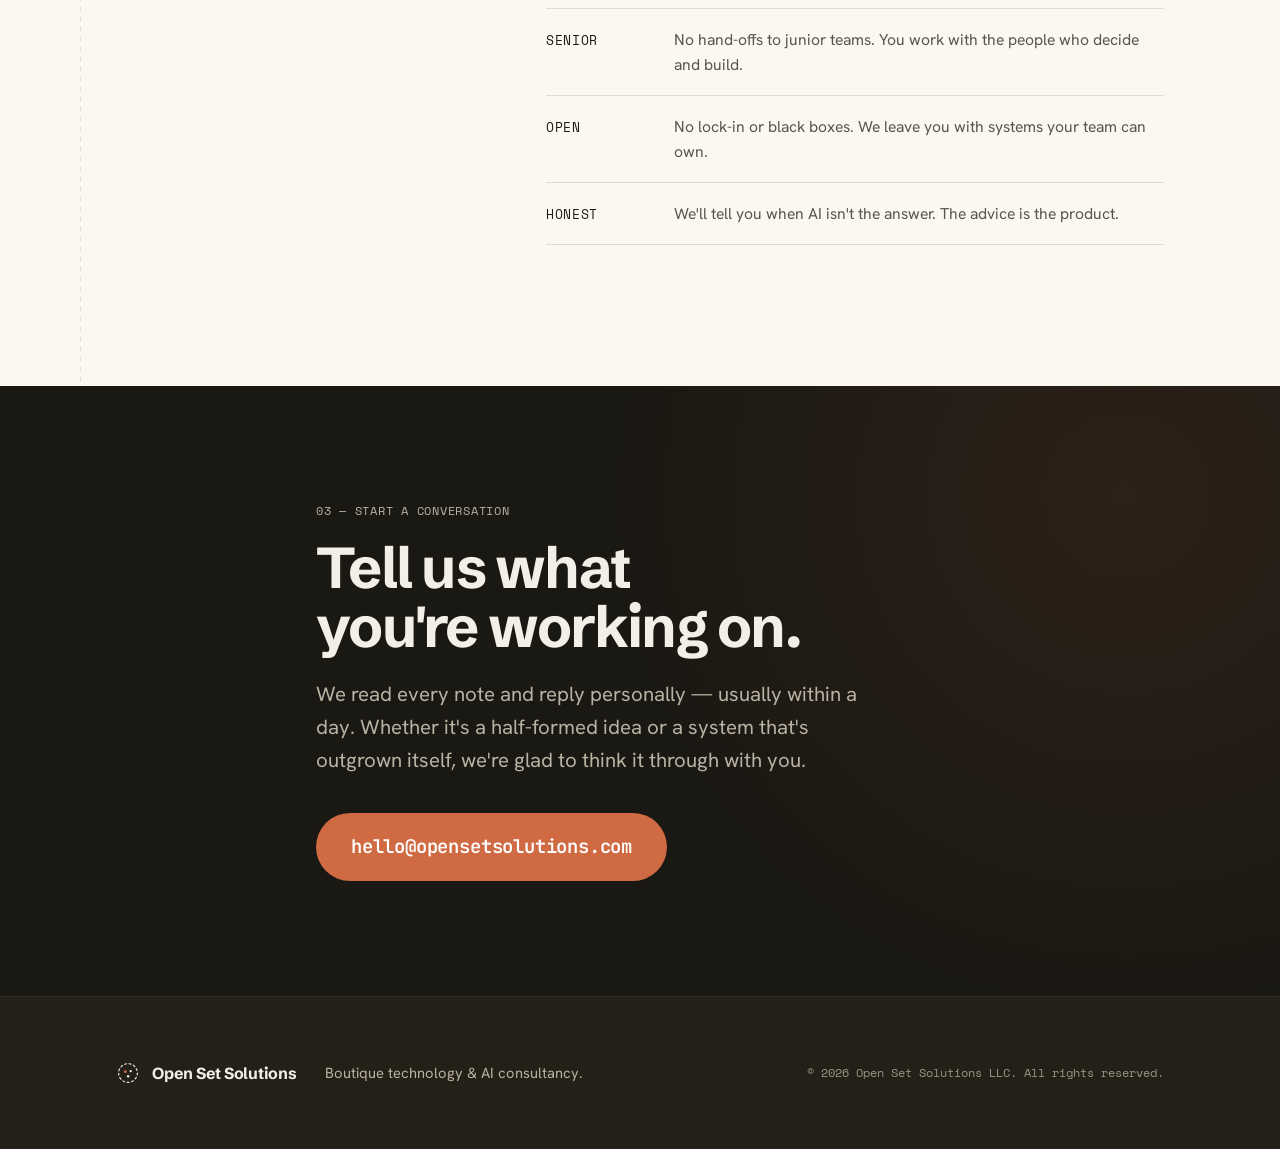
==== commit d8c2b873: "Blog improvements: build pipeline, featured post, glyphs, feed, SEO Listing & design: - Featured car" ====
--- a/index.html
+++ b/index.html
@@ -24,6 +24,9 @@
   <meta property="og:title" content="Open Set Solutions" />
   <meta property="og:description" content="A boutique technology and AI consultancy. Technology with room to grow." />
   <meta property="og:url" content="https://opensetsolutions.com/" />
+  <meta property="og:image" content="https://opensetsolutions.com/og-image.png" />
+
+  <link rel="alternate" type="application/rss+xml" title="Open Set Solutions — Blog" href="feed.xml" />
 
   <link rel="preconnect" href="https://fonts.googleapis.com" />
   <link rel="preconnect" href="https://fonts.gstatic.com" crossorigin />
--- a/styles.css
+++ b/styles.css
@@ -970,16 +970,212 @@
   transform: translate(-50%, -50%);
 }
 
+/* ============================================================
+   BLOG — listing improvements
+   (featured post, generative glyphs, tag filter, row hover,
+   prev/next article nav, page-hero entrance)
+   ============================================================ */
+
+/* ---------- Page-hero entrance (matches the home hero) ---------- */
+.page-hero .label,
+.page-hero__title,
+.page-hero__lede {
+  opacity: 0;
+  animation: heroFade 0.7s var(--ease) forwards;
+}
+.page-hero .label       { animation-delay: 0.05s; }
+.page-hero__title       { animation-delay: 0.16s; }
+.page-hero__lede        { animation-delay: 0.3s; }
+
+/* ---------- Tag filter chips ---------- */
+.tag-filter {
+  display: flex;
+  flex-wrap: wrap;
+  gap: 10px;
+  margin-bottom: clamp(26px, 4vw, 40px);
+}
+.tag-chip {
+  font-family: var(--font-mono);
+  font-size: 0.78rem;
+  letter-spacing: 0.05em;
+  text-transform: uppercase;
+  padding: 8px 16px;
+  border-radius: 999px;
+  border: 1px solid var(--line);
+  background: transparent;
+  color: var(--ink-soft);
+  cursor: pointer;
+  transition: background 0.2s var(--ease), color 0.2s var(--ease),
+              border-color 0.2s var(--ease);
+}
+.tag-chip:hover { border-color: var(--ink); color: var(--ink); }
+.tag-chip.is-active {
+  background: var(--ink);
+  border-color: var(--ink);
+  color: var(--paper);
+}
+
+/* ---------- Post rows: glyph + hover wash ---------- */
+.post-row__link {
+  display: grid;
+  grid-template-columns: minmax(0, 1fr) auto;
+  gap: clamp(20px, 4vw, 44px);
+  align-items: center;
+  position: relative;
+  padding-inline: 18px;
+  margin-inline: -18px;
+  border-radius: 10px;
+  transition: background 0.25s var(--ease);
+}
+.post-row__link::before {
+  content: "";
+  position: absolute;
+  left: 0;
+  top: 22%;
+  bottom: 22%;
+  width: 2.5px;
+  border-radius: 2px;
+  background: var(--accent);
+  transform: scaleY(0);
+  transform-origin: top;
+  transition: transform 0.3s var(--ease);
+}
+.post-row__link:hover { background: rgba(244, 238, 226, 0.55); }
+.post-row__link:hover::before { transform: scaleY(1); }
+
+.post-glyph {
+  display: block;
+  width: clamp(64px, 9vw, 92px);
+  color: var(--ink);
+}
+.post-glyph__svg {
+  width: 100%;
+  height: auto;
+  overflow: visible;
+  transition: transform 0.5s var(--ease);
+  transform-origin: center;
+}
+.post-row__link:hover .post-glyph__svg { transform: rotate(9deg); }
+.glyph-region {
+  fill: rgba(207, 106, 67, 0.05);
+  stroke: rgba(28, 26, 22, 0.32);
+  stroke-width: 1.3;
+  stroke-dasharray: 3 5;
+  stroke-linecap: round;
+  transition: stroke 0.3s var(--ease);
+}
+.post-row__link:hover .glyph-region { stroke: var(--accent); }
+.glyph-nbhd {
+  fill: rgba(207, 106, 67, 0.07);
+  stroke: rgba(207, 106, 67, 0.55);
+  stroke-width: 1.1;
+  stroke-dasharray: 2 4;
+  stroke-linecap: round;
+}
+.glyph-dot { fill: rgba(28, 26, 22, 0.5); }
+.glyph-dot--accent { fill: var(--accent); }
+
+/* ---------- Featured (newest) post ---------- */
+.post-feature { border-bottom: 0; }
+.post-list .post-feature + .post-row { border-top: 1px solid var(--line); }
+.post-feature__link {
+  background: var(--paper-2);
+  border: 1px solid var(--line-soft);
+  border-radius: var(--radius);
+  padding: clamp(26px, 4vw, 46px);
+  margin-inline: 0;
+  margin-block: clamp(22px, 4vw, 40px) clamp(26px, 4vw, 44px);
+  transition: transform 0.35s var(--ease), border-color 0.35s var(--ease),
+              box-shadow 0.35s var(--ease);
+}
+.post-feature__link::before { display: none; }
+.post-feature__link:hover {
+  background: var(--paper-2);
+  transform: translateY(-4px);
+  border-color: var(--line);
+  box-shadow: 0 18px 40px -24px rgba(28, 26, 22, 0.35);
+}
+.post-feature__badge {
+  display: inline-block;
+  font-size: 0.7rem;
+  padding: 3px 10px;
+  margin-right: 8px;
+  border-radius: 999px;
+  background: var(--accent-soft);
+  color: var(--accent-ink);
+}
+.post-feature__title { font-size: clamp(1.7rem, 3.6vw, 2.6rem); }
+.post-feature .post-glyph { width: clamp(120px, 16vw, 180px); }
+
+@media (max-width: 560px) {
+  .post-row__link { grid-template-columns: 1fr; }
+  .post-glyph { display: none; }
+  .post-feature .post-glyph {
+    display: block;
+    width: 104px;
+    order: -1;
+  }
+}
+
+/* ---------- Article prev/next ---------- */
+.post-nav {
+  margin-top: 56px;
+  padding-top: 10px;
+  border-top: 1px solid var(--line);
+  display: grid;
+  grid-template-columns: 1fr 1fr;
+  gap: 18px;
+}
+.post-nav__item {
+  display: flex;
+  flex-direction: column;
+  gap: 6px;
+  padding: 18px 0;
+}
+.post-nav__item--next {
+  grid-column: 2;
+  text-align: right;
+  align-items: flex-end;
+}
+.post-nav__label {
+  font-family: var(--font-mono);
+  font-size: 0.78rem;
+  text-transform: uppercase;
+  letter-spacing: 0.05em;
+  color: var(--ink-faint);
+}
+.post-nav__title {
+  font-family: var(--font-display);
+  font-weight: 600;
+  font-size: 1.06rem;
+  line-height: 1.25;
+  color: var(--ink);
+  text-wrap: balance;
+  transition: color 0.2s var(--ease);
+}
+.post-nav__item:hover .post-nav__title { color: var(--accent-ink); }
+.post-nav + .article__foot { border-top: 0; margin-top: 8px; }
+
+@media (max-width: 560px) {
+  .post-nav { grid-template-columns: 1fr; }
+  .post-nav__item--next { grid-column: 1; text-align: left; align-items: flex-start; }
+}
+
 /* ---------- Reduced motion: settle everything instantly ---------- */
 @media (prefers-reduced-motion: reduce) {
   .hero__line-inner,
   .hero .eyebrow,
   .hero__lede,
-  .hero__actions {
+  .hero__actions,
+  .page-hero .label,
+  .page-hero__title,
+  .page-hero__lede {
     animation: none;
     opacity: 1;
     transform: none;
   }
+  .post-glyph__svg,
+  .post-row__link::before { transition: none; }
   .figure-region,
   .figure-drift,
   .figure-nbhd--b { animation: none; }
